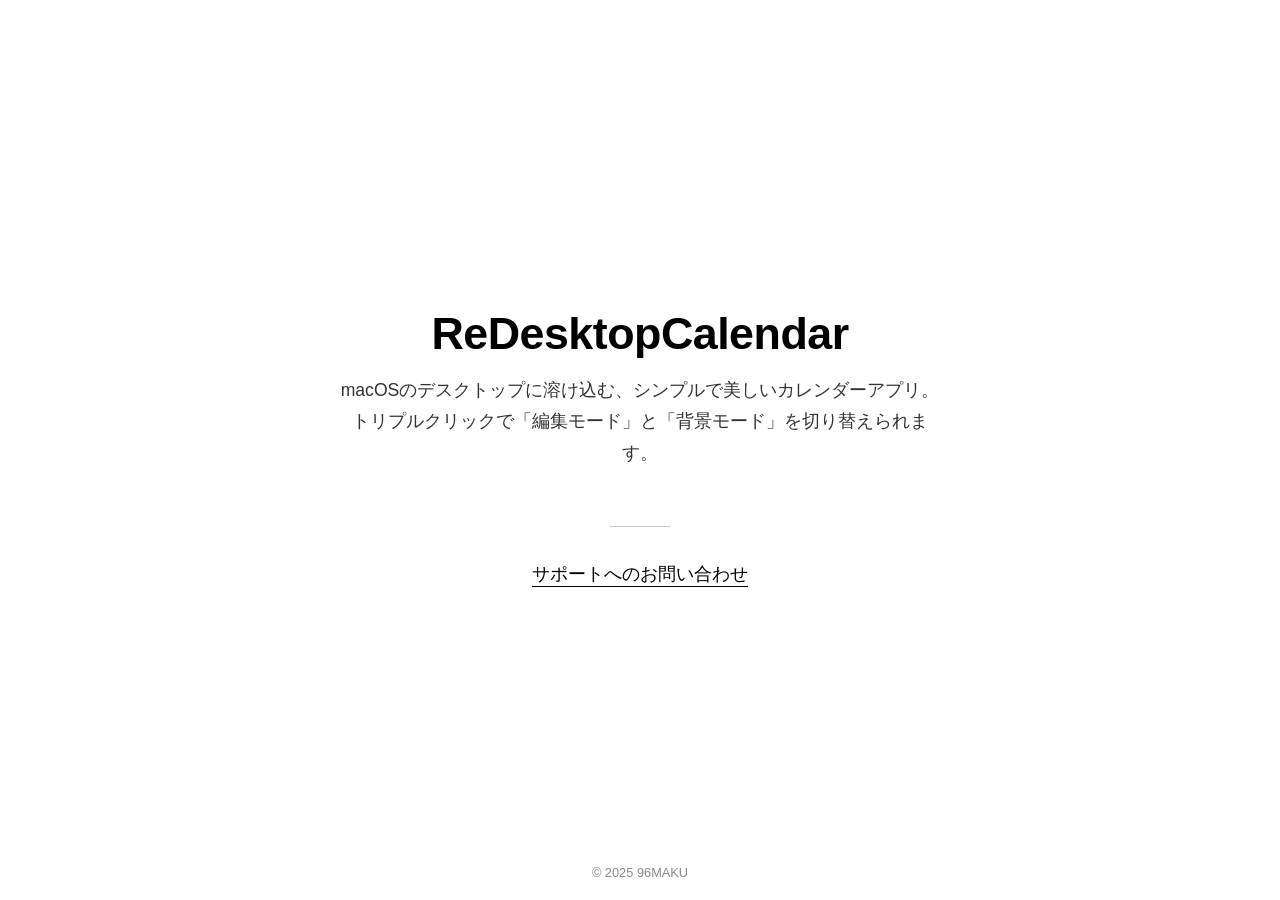
==== index.html @ d6d906e1 "Add files via upload" ====
<!DOCTYPE html>
<html lang="ja">
<head>
  <meta charset="UTF-8" />
  <meta name="viewport" content="width=device-width, initial-scale=1.0" />
  <title>ReDesktopCalendar | 96MAKU</title>
  <style>
    body {
      margin: 0;
      padding: 0;
      background-color: #fff;
      color: #000;
      font-family: -apple-system, BlinkMacSystemFont, "Helvetica Neue", "Segoe UI", Roboto, sans-serif;
      display: flex;
      flex-direction: column;
      align-items: center;
      justify-content: center;
      min-height: 100vh;
      text-align: center;
    }
    h1 {
      font-size: 2.8rem;
      font-weight: 700;
      letter-spacing: -0.5px;
      margin-bottom: 0.5rem;
    }
    p {
      font-size: 1.1rem;
      color: #333;
      line-height: 1.8;
      margin: 0.5rem 0 2rem;
      max-width: 600px;
    }
    hr {
      width: 60px;
      height: 1px;
      background: #ccc;
      border: none;
      margin: 1.5rem 0;
    }
    footer {
      font-size: 0.8rem;
      color: #888;
      position: fixed;
      bottom: 20px;
    }
    a {
      color: #000;
      text-decoration: none;
      border-bottom: 1px solid #000;
      padding-bottom: 2px;
      transition: opacity 0.2s ease;
    }
    a:hover {
      opacity: 0.6;
    }
  </style>
</head>
<body>
  <h1>ReDesktopCalendar</h1>
  <p>macOSのデスクトップに溶け込む、シンプルで美しいカレンダーアプリ。<br>
     トリプルクリックで「編集モード」と「背景モード」を切り替えられます。</p>

  <hr>

  <p><a href="mailto:support@96maku.com">サポートへのお問い合わせ</a></p>

  <footer>© 2025 96MAKU</footer>
</body>
</html>
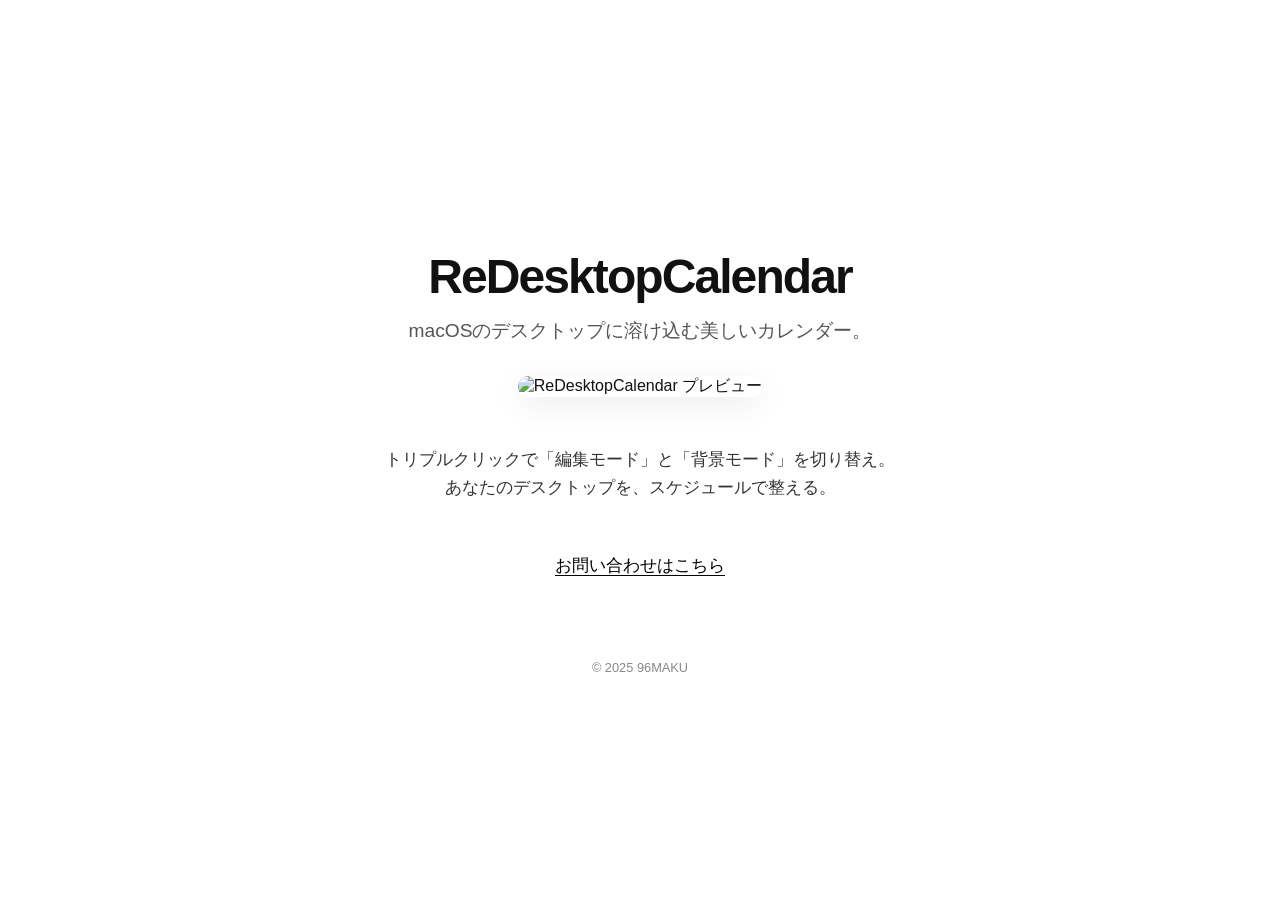
==== commit 06f3ea5c: "Update index.html" ====
--- a/index.html
+++ b/index.html
@@ -8,47 +8,51 @@
     body {
       margin: 0;
       padding: 0;
-      background-color: #fff;
-      color: #000;
-      font-family: -apple-system, BlinkMacSystemFont, "Helvetica Neue", "Segoe UI", Roboto, sans-serif;
+      background: #fff;
+      color: #111;
+      font-family: -apple-system, BlinkMacSystemFont, "Helvetica Neue", "SF Pro Display", sans-serif;
       display: flex;
       flex-direction: column;
       align-items: center;
       justify-content: center;
       min-height: 100vh;
       text-align: center;
+      overflow-x: hidden;
     }
     h1 {
-      font-size: 2.8rem;
+      font-size: 3rem;
       font-weight: 700;
-      letter-spacing: -0.5px;
-      margin-bottom: 0.5rem;
+      letter-spacing: -0.04em;
+      margin: 0.5em 0 0.3em;
+    }
+    h2 {
+      font-weight: 400;
+      color: #555;
+      margin: 0;
+      font-size: 1.2rem;
+    }
+    img {
+      margin: 2rem 0;
+      max-width: 80%;
+      border-radius: 16px;
+      box-shadow: 0 8px 30px rgba(0,0,0,0.08);
     }
     p {
-      font-size: 1.1rem;
       color: #333;
-      line-height: 1.8;
-      margin: 0.5rem 0 2rem;
+      line-height: 1.7;
       max-width: 600px;
-    }
-    hr {
-      width: 60px;
-      height: 1px;
-      background: #ccc;
-      border: none;
-      margin: 1.5rem 0;
+      font-size: 1.05rem;
+      margin-bottom: 2rem;
     }
     footer {
       font-size: 0.8rem;
       color: #888;
-      position: fixed;
-      bottom: 20px;
+      margin-top: 3rem;
     }
     a {
       color: #000;
       text-decoration: none;
       border-bottom: 1px solid #000;
-      padding-bottom: 2px;
       transition: opacity 0.2s ease;
     }
     a:hover {
@@ -58,12 +62,16 @@
 </head>
 <body>
   <h1>ReDesktopCalendar</h1>
-  <p>macOSのデスクトップに溶け込む、シンプルで美しいカレンダーアプリ。<br>
-     トリプルクリックで「編集モード」と「背景モード」を切り替えられます。</p>
+  <h2>macOSのデスクトップに溶け込む美しいカレンダー。</h2>
+  
+  <img src="screenshot.png" alt="ReDesktopCalendar プレビュー" />
 
-  <hr>
+  <p>
+    トリプルクリックで「編集モード」と「背景モード」を切り替え。<br>
+    あなたのデスクトップを、スケジュールで整える。
+  </p>
 
-  <p><a href="mailto:support@96maku.com">サポートへのお問い合わせ</a></p>
+  <p><a href="mailto:support@96maku.com">お問い合わせはこちら</a></p>
 
   <footer>© 2025 96MAKU</footer>
 </body>
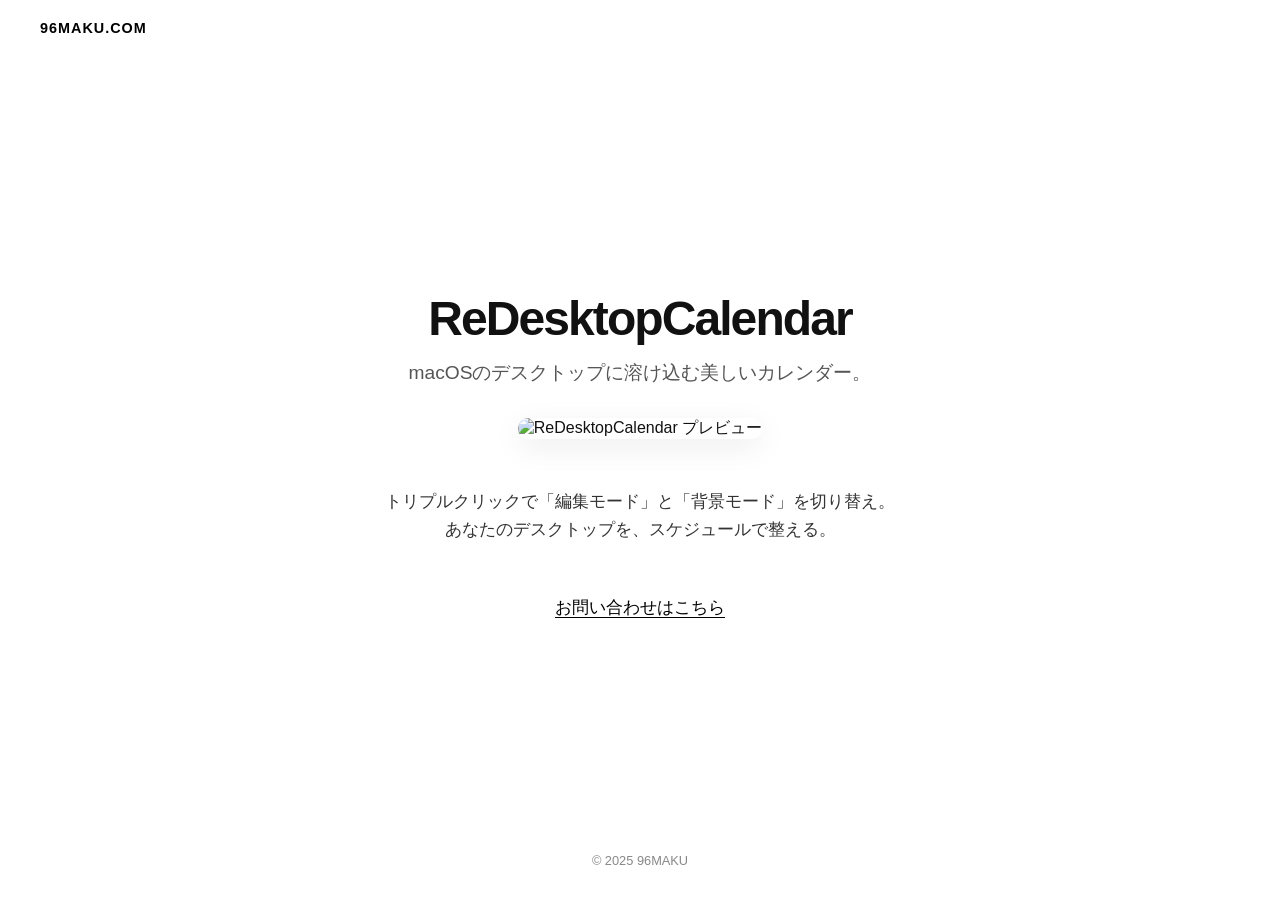
==== commit 05512827: "Update index.html" ====
--- a/index.html
+++ b/index.html
@@ -14,29 +14,60 @@
       display: flex;
       flex-direction: column;
       align-items: center;
-      justify-content: center;
       min-height: 100vh;
       text-align: center;
       overflow-x: hidden;
     }
+
+    /* 左上ロゴ */
+    header {
+      position: fixed;
+      top: 20px;
+      left: 40px;
+      font-size: 0.9rem;
+      font-weight: 600;
+      letter-spacing: 1px;
+    }
+    header a {
+      text-decoration: none;
+      color: #000;
+      border-bottom: 1px solid transparent;
+      transition: all 0.2s ease;
+    }
+    header a:hover {
+      opacity: 0.6;
+    }
+
+    main {
+      margin-top: 100px;
+      display: flex;
+      flex-direction: column;
+      align-items: center;
+      justify-content: center;
+      flex: 1;
+    }
+
     h1 {
       font-size: 3rem;
       font-weight: 700;
       letter-spacing: -0.04em;
       margin: 0.5em 0 0.3em;
     }
+
     h2 {
       font-weight: 400;
       color: #555;
       margin: 0;
       font-size: 1.2rem;
     }
+
     img {
       margin: 2rem 0;
       max-width: 80%;
       border-radius: 16px;
       box-shadow: 0 8px 30px rgba(0,0,0,0.08);
     }
+
     p {
       color: #333;
       line-height: 1.7;
@@ -44,34 +75,43 @@
       font-size: 1.05rem;
       margin-bottom: 2rem;
     }
+
     footer {
       font-size: 0.8rem;
       color: #888;
-      margin-top: 3rem;
+      margin: 2rem 0;
     }
+
     a {
       color: #000;
       text-decoration: none;
       border-bottom: 1px solid #000;
       transition: opacity 0.2s ease;
     }
+
     a:hover {
       opacity: 0.6;
     }
   </style>
 </head>
 <body>
-  <h1>ReDesktopCalendar</h1>
-  <h2>macOSのデスクトップに溶け込む美しいカレンダー。</h2>
+  <header>
+    <a href="https://www.96maku.com">96MAKU.COM</a>
+  </header>
+
+  <main>
+    <h1>ReDesktopCalendar</h1>
+    <h2>macOSのデスクトップに溶け込む美しいカレンダー。</h2>
   
-  <img src="screenshot.png" alt="ReDesktopCalendar プレビュー" />
+    <img src="screenshot.png" alt="ReDesktopCalendar プレビュー" />
 
-  <p>
-    トリプルクリックで「編集モード」と「背景モード」を切り替え。<br>
-    あなたのデスクトップを、スケジュールで整える。
-  </p>
+    <p>
+      トリプルクリックで「編集モード」と「背景モード」を切り替え。<br>
+      あなたのデスクトップを、スケジュールで整える。
+    </p>
 
-  <p><a href="mailto:support@96maku.com">お問い合わせはこちら</a></p>
+    <p><a href="mailto:support@96maku.com">お問い合わせはこちら</a></p>
+  </main>
 
   <footer>© 2025 96MAKU</footer>
 </body>
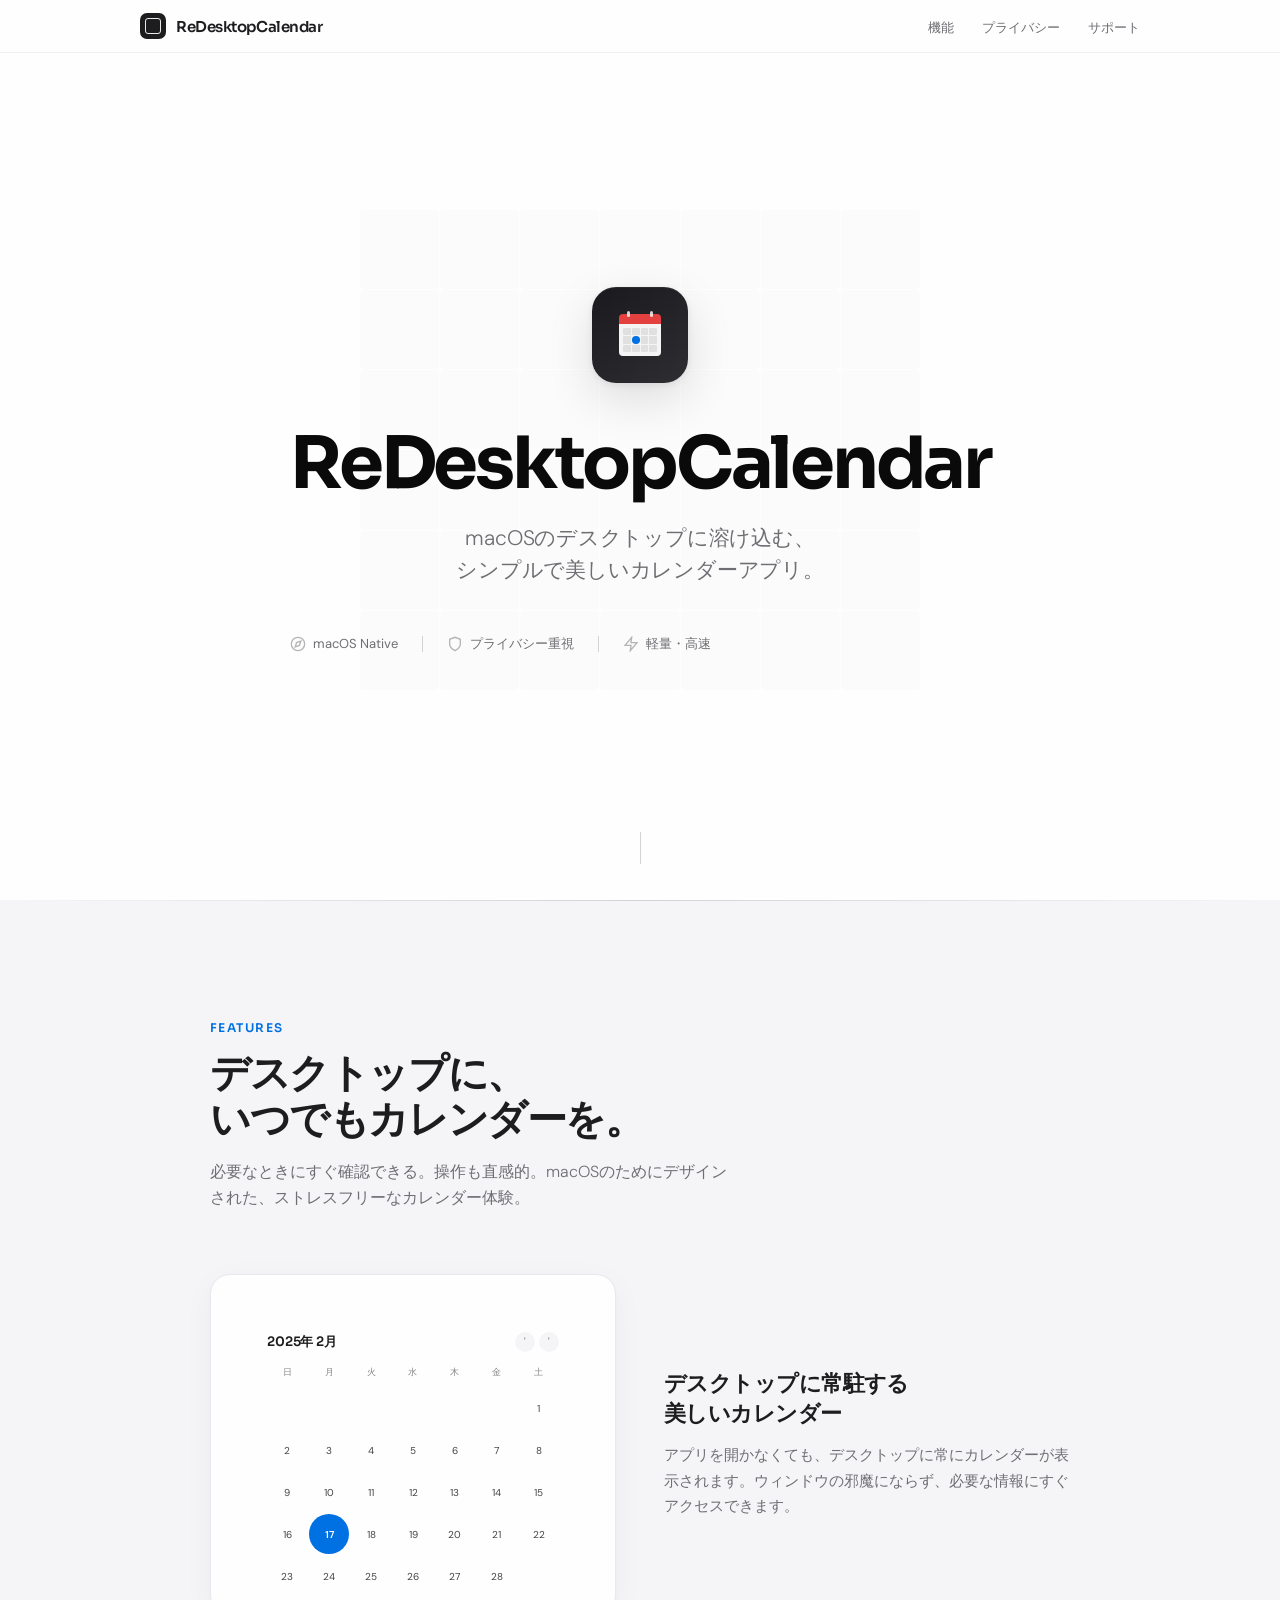
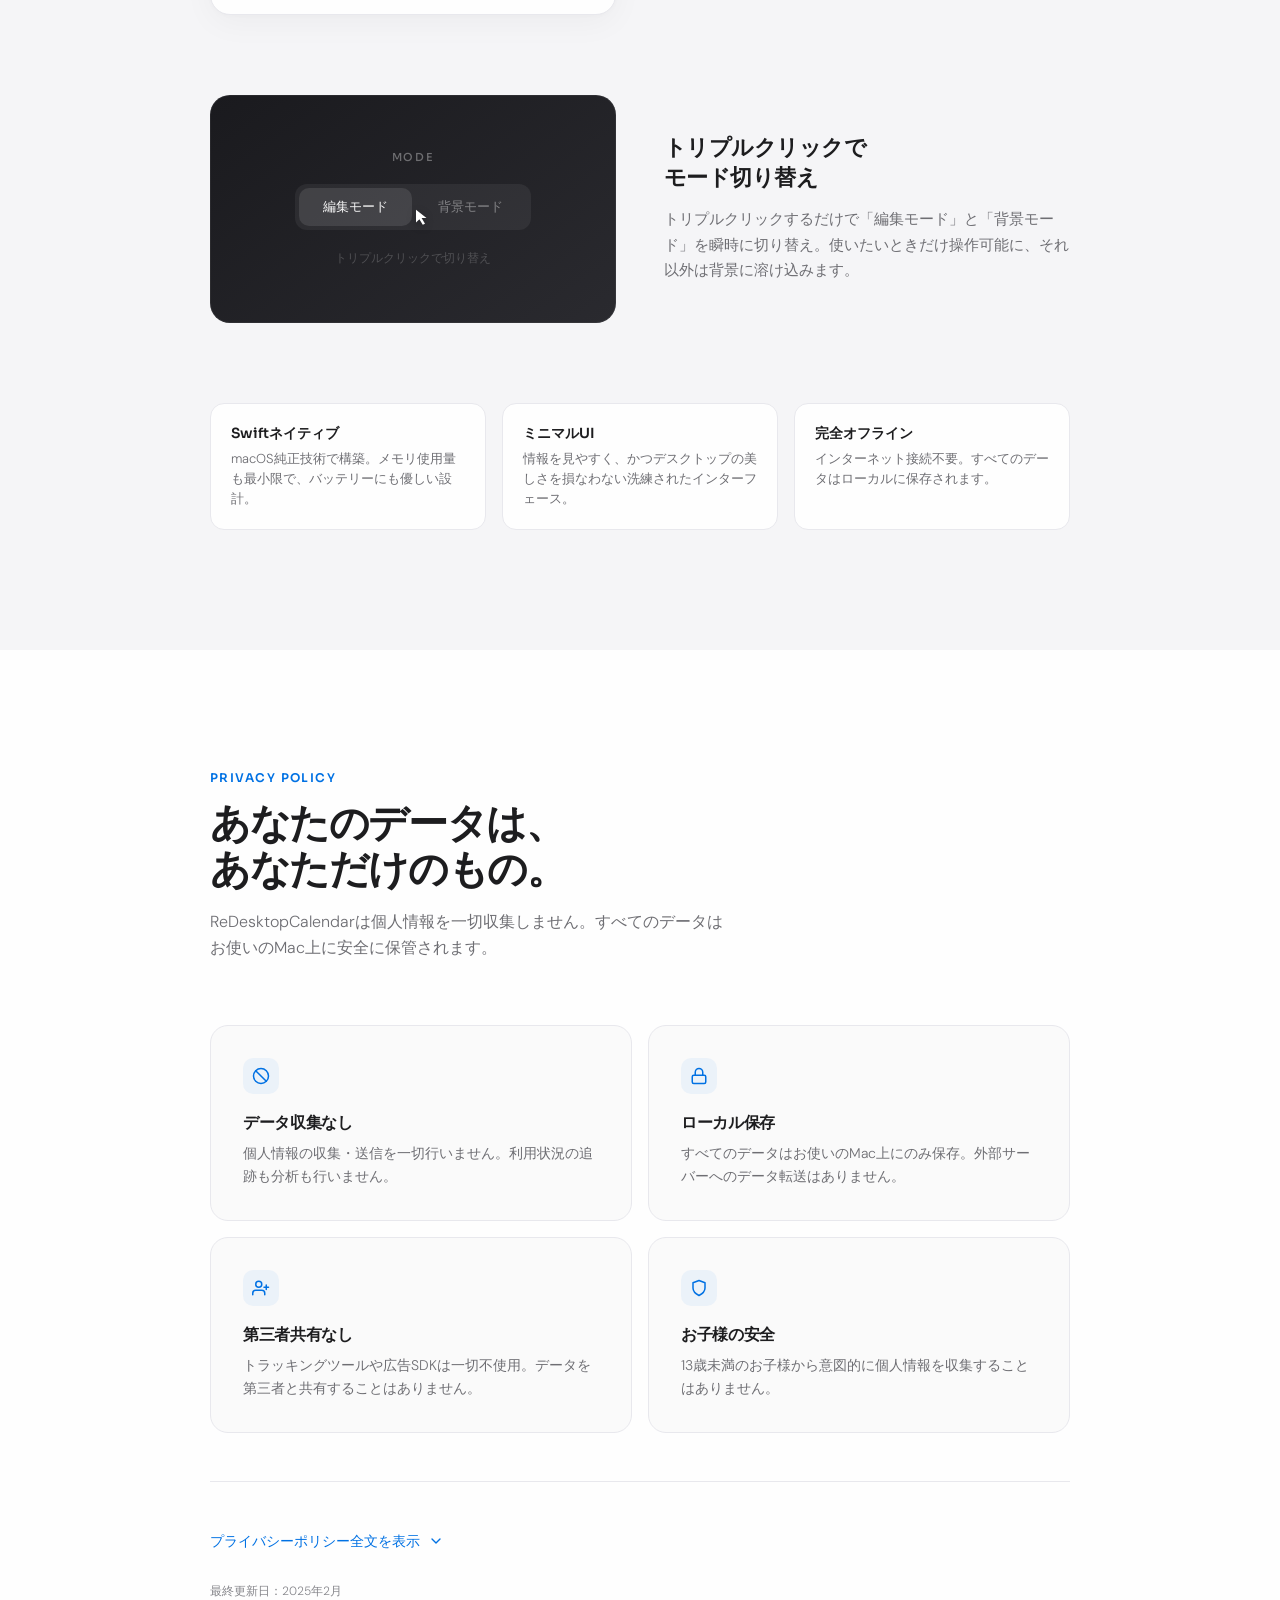
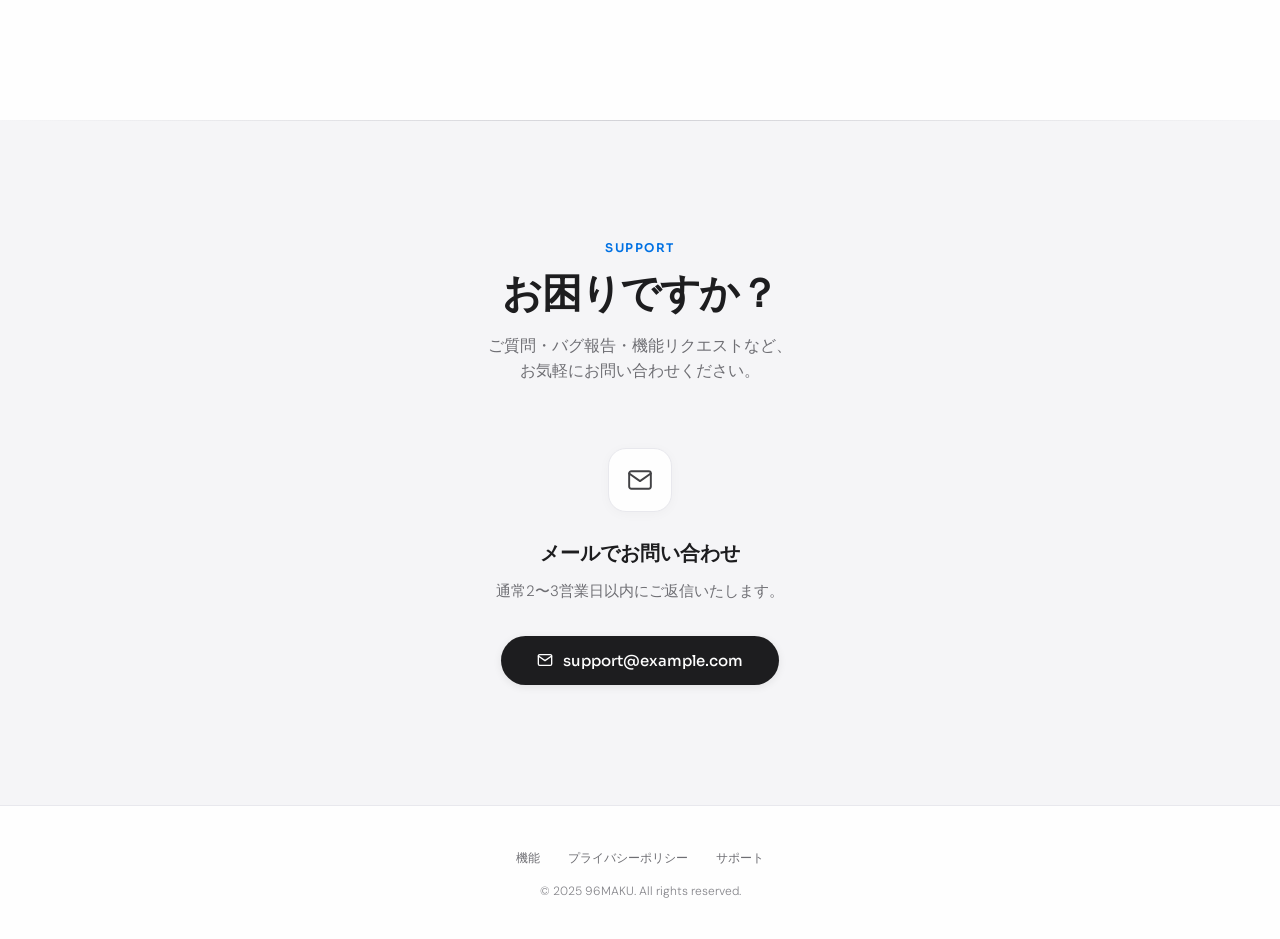
==== commit 57f881e2: "Update print statement from 'Hello' to 'Goodbye'" ====
--- a/index.html
+++ b/index.html
@@ -1,118 +1,1052 @@
 <!DOCTYPE html>
 <html lang="ja">
 <head>
-  <meta charset="UTF-8" />
-  <meta name="viewport" content="width=device-width, initial-scale=1.0" />
-  <title>ReDesktopCalendar | 96MAKU</title>
-  <style>
-    body {
-      margin: 0;
-      padding: 0;
-      background: #fff;
-      color: #111;
-      font-family: -apple-system, BlinkMacSystemFont, "Helvetica Neue", "SF Pro Display", sans-serif;
-      display: flex;
-      flex-direction: column;
-      align-items: center;
-      min-height: 100vh;
-      text-align: center;
-      overflow-x: hidden;
-    }
-
-    /* 左上ロゴ */
-    header {
-      position: fixed;
-      top: 20px;
-      left: 40px;
-      font-size: 0.9rem;
-      font-weight: 600;
-      letter-spacing: 1px;
-    }
-    header a {
-      text-decoration: none;
-      color: #000;
-      border-bottom: 1px solid transparent;
-      transition: all 0.2s ease;
-    }
-    header a:hover {
-      opacity: 0.6;
-    }
-
-    main {
-      margin-top: 100px;
-      display: flex;
-      flex-direction: column;
-      align-items: center;
-      justify-content: center;
-      flex: 1;
-    }
-
-    h1 {
-      font-size: 3rem;
-      font-weight: 700;
-      letter-spacing: -0.04em;
-      margin: 0.5em 0 0.3em;
-    }
-
-    h2 {
-      font-weight: 400;
-      color: #555;
-      margin: 0;
-      font-size: 1.2rem;
-    }
-
-    img {
-      margin: 2rem 0;
-      max-width: 80%;
-      border-radius: 16px;
-      box-shadow: 0 8px 30px rgba(0,0,0,0.08);
-    }
-
-    p {
-      color: #333;
-      line-height: 1.7;
-      max-width: 600px;
-      font-size: 1.05rem;
-      margin-bottom: 2rem;
-    }
-
-    footer {
-      font-size: 0.8rem;
-      color: #888;
-      margin: 2rem 0;
-    }
-
-    a {
-      color: #000;
-      text-decoration: none;
-      border-bottom: 1px solid #000;
-      transition: opacity 0.2s ease;
-    }
-
-    a:hover {
-      opacity: 0.6;
-    }
-  </style>
+    <meta charset="UTF-8">
+    <meta name="viewport" content="width=device-width, initial-scale=1.0">
+    <title>ReDesktopCalendar | 96MAKU</title>
+    <link rel="preconnect" href="https://fonts.googleapis.com">
+    <link rel="preconnect" href="https://fonts.gstatic.com" crossorigin>
+    <link href="https://fonts.googleapis.com/css2?family=DM+Sans:ital,opsz,wght@0,9..40,300;0,9..40,400;0,9..40,500;0,9..40,600;0,9..40,700;1,9..40,300&family=Sora:wght@300;400;500;600;700&display=swap" rel="stylesheet">
+    <style>
+        :root {
+            --white: #fefefe;
+            --off-white: #f5f5f7;
+            --gray-50: #fafafa;
+            --gray-100: #e8e8ed;
+            --gray-200: #d2d2d7;
+            --gray-400: #86868b;
+            --gray-600: #6e6e73;
+            --gray-800: #424245;
+            --near-black: #1d1d1f;
+            --black: #0a0a0a;
+            --accent: #0071e3;
+            --accent-soft: rgba(0, 113, 227, 0.06);
+            --font-display: 'Sora', -apple-system, sans-serif;
+            --font-body: 'DM Sans', -apple-system, sans-serif;
+        }
+
+        * { margin: 0; padding: 0; box-sizing: border-box; }
+
+        html {
+            scroll-behavior: smooth;
+            scroll-padding-top: 60px;
+        }
+
+        body {
+            font-family: var(--font-body);
+            background: var(--white);
+            color: var(--near-black);
+            -webkit-font-smoothing: antialiased;
+            -moz-osx-font-smoothing: grayscale;
+            overflow-x: hidden;
+        }
+
+        /* ═══ NAVIGATION ═══ */
+        nav {
+            position: fixed;
+            top: 0;
+            width: 100%;
+            z-index: 1000;
+            background: rgba(254, 254, 254, 0.8);
+            backdrop-filter: saturate(180%) blur(20px);
+            -webkit-backdrop-filter: saturate(180%) blur(20px);
+            border-bottom: 0.5px solid rgba(0, 0, 0, 0.06);
+        }
+
+        .nav-inner {
+            max-width: 1080px;
+            margin: 0 auto;
+            padding: 0 40px;
+            height: 52px;
+            display: flex;
+            align-items: center;
+            justify-content: space-between;
+        }
+
+        .nav-brand {
+            font-family: var(--font-display);
+            font-weight: 600;
+            font-size: 15px;
+            letter-spacing: -0.03em;
+            color: var(--near-black);
+            display: flex;
+            align-items: center;
+            gap: 10px;
+        }
+
+        .nav-brand-icon {
+            width: 26px;
+            height: 26px;
+            background: var(--near-black);
+            border-radius: 7px;
+            display: grid;
+            place-items: center;
+        }
+
+        .nav-brand-icon::after {
+            content: '';
+            width: 14px;
+            height: 14px;
+            border: 1.5px solid rgba(255,255,255,0.9);
+            border-radius: 3px;
+        }
+
+        .nav-links { display: flex; gap: 28px; list-style: none; }
+
+        .nav-links a {
+            font-size: 13px;
+            font-weight: 400;
+            color: var(--gray-600);
+            text-decoration: none;
+            transition: color 0.25s;
+        }
+
+        .nav-links a:hover { color: var(--near-black); }
+
+        /* ═══ HERO ═══ */
+        .hero {
+            min-height: 100vh;
+            display: flex;
+            flex-direction: column;
+            align-items: center;
+            justify-content: center;
+            text-align: center;
+            padding: 120px 40px 80px;
+            position: relative;
+            overflow: hidden;
+        }
+
+        .hero-grid {
+            position: absolute;
+            top: 50%;
+            left: 50%;
+            transform: translate(-50%, -50%);
+            width: 560px;
+            height: 480px;
+            display: grid;
+            grid-template-columns: repeat(7, 1fr);
+            grid-template-rows: repeat(6, 1fr);
+            gap: 1px;
+            opacity: 0;
+            animation: gridReveal 2s ease 0.6s forwards;
+        }
+
+        .grid-cell {
+            border-radius: 4px;
+            background: var(--off-white);
+            opacity: 0;
+            animation: cellFade 0.4s ease forwards;
+        }
+
+        @keyframes cellFade { to { opacity: 1; } }
+        @keyframes gridReveal { to { opacity: 0.35; } }
+
+        .hero-content { position: relative; z-index: 2; }
+
+        .hero-app-icon {
+            width: 96px;
+            height: 96px;
+            margin: 0 auto 44px;
+            opacity: 0;
+            animation: iconIn 1s cubic-bezier(0.16, 1, 0.3, 1) 0.2s forwards;
+        }
+
+        .hero-app-icon-inner {
+            width: 100%;
+            height: 100%;
+            background: linear-gradient(145deg, #1a1a1e 0%, #2d2d32 100%);
+            border-radius: 24px;
+            display: grid;
+            place-items: center;
+            box-shadow: 0 2px 8px rgba(0,0,0,0.08), 0 16px 48px rgba(0,0,0,0.12), inset 0 1px 0 rgba(255,255,255,0.06);
+        }
+
+        .icon-calendar { width: 42px; height: 42px; }
+
+        .icon-calendar-header {
+            height: 10px;
+            background: #e34040;
+            border-radius: 4px 4px 0 0;
+            display: flex;
+            align-items: flex-start;
+            justify-content: space-between;
+            padding: 0 8px;
+        }
+
+        .icon-calendar-pin {
+            width: 3px; height: 6px;
+            background: rgba(255,255,255,0.8);
+            border-radius: 1.5px;
+            margin-top: -3px;
+        }
+
+        .icon-calendar-body {
+            height: 32px;
+            background: rgba(255,255,255,0.95);
+            border-radius: 0 0 4px 4px;
+            display: grid;
+            grid-template-columns: repeat(4, 1fr);
+            grid-template-rows: repeat(3, 1fr);
+            gap: 1px;
+            padding: 4px;
+        }
+
+        .icon-calendar-dot { border-radius: 1px; background: rgba(0,0,0,0.08); }
+        .icon-calendar-dot.today { background: #0071e3; border-radius: 50%; }
+
+        @keyframes iconIn {
+            from { opacity: 0; transform: translateY(16px) scale(0.94); }
+            to { opacity: 1; transform: translateY(0) scale(1); }
+        }
+
+        .hero h1 {
+            font-family: var(--font-display);
+            font-size: clamp(44px, 7vw, 72px);
+            font-weight: 700;
+            letter-spacing: -0.045em;
+            line-height: 1.04;
+            color: var(--black);
+            margin-bottom: 20px;
+            opacity: 0;
+            animation: textUp 0.9s cubic-bezier(0.16, 1, 0.3, 1) 0.4s forwards;
+        }
+
+        .hero .tagline {
+            font-size: clamp(17px, 2.2vw, 21px);
+            font-weight: 300;
+            color: var(--gray-600);
+            letter-spacing: -0.01em;
+            line-height: 1.55;
+            max-width: 480px;
+            margin: 0 auto 48px;
+            opacity: 0;
+            animation: textUp 0.9s cubic-bezier(0.16, 1, 0.3, 1) 0.55s forwards;
+        }
+
+        @keyframes textUp {
+            from { opacity: 0; transform: translateY(20px); }
+            to { opacity: 1; transform: translateY(0); }
+        }
+
+        .hero-meta {
+            display: flex;
+            align-items: center;
+            gap: 24px;
+            opacity: 0;
+            animation: textUp 0.9s cubic-bezier(0.16, 1, 0.3, 1) 0.7s forwards;
+        }
+
+        .meta-chip {
+            display: flex;
+            align-items: center;
+            gap: 7px;
+            font-size: 13px;
+            color: var(--gray-600);
+        }
+
+        .meta-chip svg { width: 16px; height: 16px; opacity: 0.5; }
+        .meta-divider { width: 1px; height: 16px; background: var(--gray-200); }
+
+        .scroll-hint {
+            position: absolute;
+            bottom: 36px;
+            left: 50%;
+            transform: translateX(-50%);
+            opacity: 0;
+            animation: textUp 0.9s cubic-bezier(0.16, 1, 0.3, 1) 1.2s forwards;
+        }
+
+        .scroll-line {
+            width: 1px; height: 32px;
+            position: relative;
+            overflow: hidden;
+            background: var(--gray-200);
+        }
+
+        .scroll-line::after {
+            content: '';
+            position: absolute;
+            top: -100%;
+            width: 100%;
+            height: 100%;
+            background: var(--gray-800);
+            animation: scrollPulse 2s ease infinite;
+        }
+
+        @keyframes scrollPulse {
+            0% { top: -100%; }
+            50% { top: 100%; }
+            100% { top: 100%; }
+        }
+
+        /* ═══ FEATURE SECTION ═══ */
+        .section-feature {
+            padding: 120px 40px;
+            background: var(--off-white);
+            position: relative;
+        }
+
+        .section-feature::before {
+            content: '';
+            position: absolute;
+            top: 0; left: 0; right: 0;
+            height: 1px;
+            background: linear-gradient(90deg, transparent, var(--gray-200), transparent);
+        }
+
+        .section-wrap { max-width: 860px; margin: 0 auto; }
+
+        .section-eyebrow {
+            font-family: var(--font-display);
+            font-size: 12px;
+            font-weight: 600;
+            text-transform: uppercase;
+            letter-spacing: 0.12em;
+            color: var(--accent);
+            margin-bottom: 16px;
+        }
+
+        .section-heading {
+            font-family: var(--font-display);
+            font-size: clamp(28px, 4vw, 40px);
+            font-weight: 700;
+            letter-spacing: -0.035em;
+            line-height: 1.15;
+            margin-bottom: 16px;
+        }
+
+        .section-sub {
+            font-size: 16px;
+            font-weight: 300;
+            color: var(--gray-600);
+            line-height: 1.6;
+            max-width: 520px;
+            margin-bottom: 64px;
+        }
+
+        .feature-highlight {
+            display: grid;
+            grid-template-columns: 1fr 1fr;
+            gap: 48px;
+            align-items: center;
+            margin-bottom: 80px;
+        }
+
+        .feature-visual {
+            aspect-ratio: 4 / 3;
+            background: var(--white);
+            border-radius: 20px;
+            border: 1px solid var(--gray-100);
+            box-shadow: 0 1px 4px rgba(0,0,0,0.02), 0 8px 32px rgba(0,0,0,0.04);
+            display: grid;
+            place-items: center;
+        }
+
+        .mock-calendar {
+            width: 80%; height: 76%;
+            padding: 16px;
+            display: flex;
+            flex-direction: column;
+        }
+
+        .mock-cal-header {
+            display: flex;
+            justify-content: space-between;
+            align-items: center;
+            margin-bottom: 12px;
+        }
+
+        .mock-cal-month {
+            font-family: var(--font-display);
+            font-size: 13px;
+            font-weight: 600;
+            letter-spacing: -0.02em;
+        }
+
+        .mock-cal-arrows { display: flex; gap: 4px; }
+
+        .mock-cal-arrows span {
+            width: 20px; height: 20px;
+            border-radius: 50%;
+            background: var(--off-white);
+            display: grid;
+            place-items: center;
+            font-size: 10px;
+            color: var(--gray-600);
+        }
+
+        .mock-cal-days {
+            display: grid;
+            grid-template-columns: repeat(7, 1fr);
+            gap: 2px;
+            margin-bottom: 8px;
+        }
+
+        .mock-cal-days span {
+            font-size: 9px;
+            text-align: center;
+            color: var(--gray-400);
+            font-weight: 500;
+            padding: 2px 0;
+        }
+
+        .mock-cal-grid {
+            display: grid;
+            grid-template-columns: repeat(7, 1fr);
+            gap: 2px;
+            flex: 1;
+        }
+
+        .mock-day {
+            aspect-ratio: 1;
+            border-radius: 50%;
+            display: grid;
+            place-items: center;
+            font-size: 10px;
+            color: var(--gray-800);
+        }
+
+        .mock-day.muted { color: var(--gray-200); }
+        .mock-day.today { background: var(--accent); color: white; font-weight: 600; }
+
+        .feature-text h3 {
+            font-family: var(--font-display);
+            font-size: 22px;
+            font-weight: 600;
+            letter-spacing: -0.025em;
+            margin-bottom: 14px;
+        }
+
+        .feature-text p {
+            font-size: 15px;
+            font-weight: 300;
+            color: var(--gray-600);
+            line-height: 1.7;
+        }
+
+        .feature-mini-grid {
+            display: grid;
+            grid-template-columns: 1fr 1fr 1fr;
+            gap: 16px;
+        }
+
+        .feature-mini {
+            padding: 20px;
+            background: var(--white);
+            border-radius: 14px;
+            border: 1px solid var(--gray-100);
+        }
+
+        .feature-mini h4 {
+            font-family: var(--font-display);
+            font-size: 14px;
+            font-weight: 600;
+            margin-bottom: 6px;
+        }
+
+        .feature-mini p {
+            font-size: 13px;
+            font-weight: 300;
+            color: var(--gray-600);
+            line-height: 1.55;
+        }
+
+        /* Triple-click demo */
+        .demo-interaction {
+            aspect-ratio: 16 / 9;
+            background: linear-gradient(145deg, #1a1a1e, #2a2a2f);
+            border-radius: 20px;
+            display: flex;
+            flex-direction: column;
+            align-items: center;
+            justify-content: center;
+            gap: 20px;
+            position: relative;
+            overflow: hidden;
+        }
+
+        .demo-interaction::after {
+            content: '';
+            position: absolute;
+            inset: 0;
+            border-radius: 20px;
+            border: 1px solid rgba(255,255,255,0.06);
+            pointer-events: none;
+        }
+
+        .demo-mode-label {
+            font-family: var(--font-display);
+            font-size: 11px;
+            font-weight: 500;
+            text-transform: uppercase;
+            letter-spacing: 0.15em;
+            color: rgba(255,255,255,0.35);
+        }
+
+        .demo-mode-switch {
+            display: flex;
+            background: rgba(255,255,255,0.06);
+            border-radius: 12px;
+            padding: 4px;
+            gap: 2px;
+        }
+
+        .demo-mode-btn {
+            padding: 10px 24px;
+            border-radius: 10px;
+            font-family: var(--font-display);
+            font-size: 13px;
+            font-weight: 500;
+            color: rgba(255,255,255,0.4);
+            transition: all 0.4s ease;
+        }
+
+        .demo-mode-btn.active {
+            background: rgba(255,255,255,0.1);
+            color: rgba(255,255,255,0.95);
+        }
+
+        .demo-hint {
+            font-size: 12px;
+            color: rgba(255,255,255,0.2);
+            font-weight: 300;
+        }
+
+        .demo-cursor {
+            width: 18px; height: 18px;
+            position: absolute;
+            bottom: 42%; left: 50%;
+            animation: cursorTriple 3s ease-in-out infinite;
+        }
+
+        .demo-cursor svg { width: 100%; height: 100%; filter: drop-shadow(0 2px 4px rgba(0,0,0,0.3)); }
+
+        @keyframes cursorTriple {
+            0%, 100% { transform: translate(-50%, 0); opacity: 0.7; }
+            15% { transform: translate(-50%, -2px); opacity: 1; }
+            18% { transform: translate(-50%, 0); opacity: 0.7; }
+            25% { transform: translate(-50%, -2px); opacity: 1; }
+            28% { transform: translate(-50%, 0); opacity: 0.7; }
+            35% { transform: translate(-50%, -2px); opacity: 1; }
+            38% { transform: translate(-50%, 0); opacity: 0.7; }
+        }
+
+        /* ═══ PRIVACY ═══ */
+        .section-privacy { padding: 120px 40px; background: var(--white); }
+
+        .privacy-grid {
+            display: grid;
+            grid-template-columns: 1fr 1fr;
+            gap: 16px;
+            margin-top: 56px;
+        }
+
+        .privacy-card {
+            padding: 32px;
+            border-radius: 18px;
+            background: var(--gray-50);
+            border: 1px solid var(--gray-100);
+            transition: transform 0.35s cubic-bezier(0.16, 1, 0.3, 1), box-shadow 0.35s ease;
+        }
+
+        .privacy-card:hover {
+            transform: translateY(-2px);
+            box-shadow: 0 8px 32px rgba(0,0,0,0.04);
+        }
+
+        .privacy-icon {
+            width: 36px; height: 36px;
+            border-radius: 10px;
+            background: var(--accent-soft);
+            display: grid;
+            place-items: center;
+            margin-bottom: 18px;
+        }
+
+        .privacy-icon svg { width: 18px; height: 18px; color: var(--accent); }
+
+        .privacy-card h3 {
+            font-family: var(--font-display);
+            font-size: 16px;
+            font-weight: 600;
+            letter-spacing: -0.02em;
+            margin-bottom: 8px;
+        }
+
+        .privacy-card p {
+            font-size: 14px;
+            font-weight: 300;
+            color: var(--gray-600);
+            line-height: 1.65;
+        }
+
+        .privacy-note {
+            margin-top: 32px;
+            font-size: 12px;
+            color: var(--gray-400);
+            font-weight: 300;
+        }
+
+        .privacy-full {
+            margin-top: 48px;
+            border-top: 1px solid var(--gray-100);
+            padding-top: 48px;
+        }
+
+        .privacy-full-toggle {
+            display: inline-flex;
+            align-items: center;
+            gap: 8px;
+            font-family: var(--font-display);
+            font-size: 14px;
+            font-weight: 500;
+            color: var(--accent);
+            cursor: pointer;
+            background: none;
+            border: none;
+            padding: 0;
+            transition: opacity 0.2s;
+        }
+
+        .privacy-full-toggle:hover { opacity: 0.7; }
+        .privacy-full-toggle svg { width: 16px; height: 16px; transition: transform 0.3s ease; }
+        .privacy-full-toggle.open svg { transform: rotate(180deg); }
+
+        .privacy-full-body {
+            max-height: 0;
+            overflow: hidden;
+            transition: max-height 0.5s cubic-bezier(0.16, 1, 0.3, 1);
+        }
+
+        .privacy-full-body.open { max-height: 2000px; }
+
+        .privacy-full-content { padding-top: 28px; }
+
+        .privacy-full-content h4 {
+            font-family: var(--font-display);
+            font-size: 15px;
+            font-weight: 600;
+            margin: 28px 0 10px;
+        }
+
+        .privacy-full-content h4:first-child { margin-top: 0; }
+
+        .privacy-full-content p {
+            font-size: 14px;
+            font-weight: 300;
+            color: var(--gray-600);
+            line-height: 1.7;
+        }
+
+        /* ═══ SUPPORT ═══ */
+        .section-support {
+            padding: 120px 40px;
+            background: var(--off-white);
+            position: relative;
+        }
+
+        .section-support::before {
+            content: '';
+            position: absolute;
+            top: 0; left: 0; right: 0;
+            height: 1px;
+            background: linear-gradient(90deg, transparent, var(--gray-200), transparent);
+        }
+
+        .support-box {
+            max-width: 520px;
+            margin: 56px auto 0;
+            text-align: center;
+        }
+
+        .support-icon-wrap {
+            width: 64px; height: 64px;
+            margin: 0 auto 28px;
+            border-radius: 18px;
+            background: var(--white);
+            border: 1px solid var(--gray-100);
+            display: grid;
+            place-items: center;
+            box-shadow: 0 2px 12px rgba(0,0,0,0.03);
+        }
+
+        .support-icon-wrap svg { width: 26px; height: 26px; color: var(--gray-800); }
+
+        .support-box h3 {
+            font-family: var(--font-display);
+            font-size: 20px;
+            font-weight: 600;
+            margin-bottom: 12px;
+        }
+
+        .support-box > p {
+            font-size: 15px;
+            font-weight: 300;
+            color: var(--gray-600);
+            line-height: 1.65;
+            margin-bottom: 32px;
+        }
+
+        .support-email-btn {
+            display: inline-flex;
+            align-items: center;
+            gap: 10px;
+            padding: 15px 36px;
+            background: var(--near-black);
+            color: var(--white);
+            text-decoration: none;
+            border-radius: 100px;
+            font-family: var(--font-display);
+            font-size: 15px;
+            font-weight: 500;
+            transition: all 0.3s cubic-bezier(0.16, 1, 0.3, 1);
+            box-shadow: 0 2px 8px rgba(0,0,0,0.08);
+        }
+
+        .support-email-btn:hover {
+            background: var(--black);
+            transform: translateY(-1px);
+            box-shadow: 0 4px 16px rgba(0,0,0,0.12);
+        }
+
+        .support-email-btn svg { width: 16px; height: 16px; }
+
+        /* ═══ FOOTER ═══ */
+        footer {
+            padding: 40px;
+            text-align: center;
+            background: var(--white);
+            border-top: 1px solid var(--gray-100);
+        }
+
+        .footer-links {
+            display: flex;
+            justify-content: center;
+            gap: 28px;
+            list-style: none;
+            margin-bottom: 16px;
+        }
+
+        .footer-links a {
+            font-size: 12px;
+            color: var(--gray-600);
+            text-decoration: none;
+            transition: color 0.25s;
+        }
+
+        .footer-links a:hover { color: var(--near-black); }
+        .footer-copy { font-size: 12px; color: var(--gray-400); font-weight: 300; }
+
+        /* ═══ SCROLL ANIMATIONS ═══ */
+        .reveal {
+            opacity: 0;
+            transform: translateY(24px);
+            transition: opacity 0.7s cubic-bezier(0.16, 1, 0.3, 1),
+                        transform 0.7s cubic-bezier(0.16, 1, 0.3, 1);
+        }
+
+        .reveal.visible { opacity: 1; transform: translateY(0); }
+        .reveal-delay-1 { transition-delay: 0.08s; }
+        .reveal-delay-2 { transition-delay: 0.16s; }
+        .reveal-delay-3 { transition-delay: 0.24s; }
+        .reveal-delay-4 { transition-delay: 0.32s; }
+
+        /* ═══ RESPONSIVE ═══ */
+        @media (max-width: 768px) {
+            .nav-inner { padding: 0 20px; }
+            .hero { padding: 120px 24px 80px; }
+            .hero-grid { width: 360px; height: 320px; }
+            .hero-meta { flex-direction: column; gap: 12px; }
+            .meta-divider { display: none; }
+            .section-feature, .section-privacy, .section-support { padding: 80px 24px; }
+            .feature-highlight { grid-template-columns: 1fr; gap: 32px; }
+            .feature-highlight[style*="rtl"] { direction: ltr !important; }
+            .feature-highlight[style*="rtl"] .feature-text { direction: ltr !important; }
+            .feature-highlight[style*="rtl"] .demo-interaction { direction: ltr !important; }
+            .privacy-grid { grid-template-columns: 1fr; }
+            .feature-mini-grid { grid-template-columns: 1fr; }
+            footer { padding: 32px 24px; }
+        }
+
+        @media (max-width: 480px) {
+            .nav-links { gap: 16px; }
+            .nav-links a { font-size: 12px; }
+        }
+    </style>
 </head>
 <body>
-  <header>
-    <a href="https://www.96maku.com">96MAKU.COM</a>
-  </header>
-
-  <main>
-    <h1>ReDesktopCalendar</h1>
-    <h2>macOSのデスクトップに溶け込む美しいカレンダー。</h2>
-  
-    <img src="screenshot.png" alt="ReDesktopCalendar プレビュー" />
-
-    <p>
-      トリプルクリックで「編集モード」と「背景モード」を切り替え。<br>
-      あなたのデスクトップを、スケジュールで整える。
-    </p>
-
-    <p><a href="mailto:support@96maku.com">お問い合わせはこちら</a></p>
-  </main>
-
-  <footer>© 2025 96MAKU</footer>
+
+<!-- Navigation -->
+<nav>
+    <div class="nav-inner">
+        <div class="nav-brand">
+            <div class="nav-brand-icon"></div>
+            ReDesktopCalendar
+        </div>
+        <ul class="nav-links">
+            <li><a href="#features">機能</a></li>
+            <li><a href="#privacy">プライバシー</a></li>
+            <li><a href="#support">サポート</a></li>
+        </ul>
+    </div>
+</nav>
+
+<!-- Hero -->
+<section class="hero">
+    <div class="hero-grid" id="heroGrid"></div>
+    <div class="hero-content">
+        <div class="hero-app-icon">
+            <div class="hero-app-icon-inner">
+                <div class="icon-calendar">
+                    <div class="icon-calendar-header">
+                        <div class="icon-calendar-pin"></div>
+                        <div class="icon-calendar-pin"></div>
+                    </div>
+                    <div class="icon-calendar-body">
+                        <div class="icon-calendar-dot"></div>
+                        <div class="icon-calendar-dot"></div>
+                        <div class="icon-calendar-dot"></div>
+                        <div class="icon-calendar-dot"></div>
+                        <div class="icon-calendar-dot"></div>
+                        <div class="icon-calendar-dot today"></div>
+                        <div class="icon-calendar-dot"></div>
+                        <div class="icon-calendar-dot"></div>
+                        <div class="icon-calendar-dot"></div>
+                        <div class="icon-calendar-dot"></div>
+                        <div class="icon-calendar-dot"></div>
+                        <div class="icon-calendar-dot"></div>
+                    </div>
+                </div>
+            </div>
+        </div>
+        <h1>ReDesktopCalendar</h1>
+        <p class="tagline">macOSのデスクトップに溶け込む、<br>シンプルで美しいカレンダーアプリ。</p>
+        <div class="hero-meta">
+            <div class="meta-chip">
+                <svg viewBox="0 0 24 24" fill="none" stroke="currentColor" stroke-width="2"><path d="M12 2C6.477 2 2 6.477 2 12s4.477 10 10 10 10-4.477 10-10S17.523 2 12 2z"/><path d="M16.24 7.76l-2.12 6.36-6.36 2.12 2.12-6.36 6.36-2.12z"/></svg>
+                macOS Native
+            </div>
+            <div class="meta-divider"></div>
+            <div class="meta-chip">
+                <svg viewBox="0 0 24 24" fill="none" stroke="currentColor" stroke-width="2"><path d="M12 22s8-4 8-10V5l-8-3-8 3v7c0 6 8 10 8 10z"/></svg>
+                プライバシー重視
+            </div>
+            <div class="meta-divider"></div>
+            <div class="meta-chip">
+                <svg viewBox="0 0 24 24" fill="none" stroke="currentColor" stroke-width="2"><polygon points="13 2 3 14 12 14 11 22 21 10 12 10 13 2"/></svg>
+                軽量・高速
+            </div>
+        </div>
+    </div>
+    <div class="scroll-hint"><div class="scroll-line"></div></div>
+</section>
+
+<!-- Features -->
+<section class="section-feature" id="features">
+    <div class="section-wrap">
+        <p class="section-eyebrow reveal">Features</p>
+        <h2 class="section-heading reveal">デスクトップに、<br>いつでもカレンダーを。</h2>
+        <p class="section-sub reveal">必要なときにすぐ確認できる。操作も直感的。macOSのためにデザインされた、ストレスフリーなカレンダー体験。</p>
+
+        <div class="feature-highlight reveal">
+            <div class="feature-visual">
+                <div class="mock-calendar">
+                    <div class="mock-cal-header">
+                        <span class="mock-cal-month">2025年 2月</span>
+                        <div class="mock-cal-arrows"><span>'</span><span>'</span></div>
+                    </div>
+                    <div class="mock-cal-days">
+                        <span>日</span><span>月</span><span>火</span><span>水</span><span>木</span><span>金</span><span>土</span>
+                    </div>
+                    <div class="mock-cal-grid">
+                        <div class="mock-day muted"></div><div class="mock-day muted"></div><div class="mock-day muted"></div><div class="mock-day muted"></div><div class="mock-day muted"></div><div class="mock-day muted"></div>
+                        <div class="mock-day">1</div><div class="mock-day">2</div><div class="mock-day">3</div><div class="mock-day">4</div><div class="mock-day">5</div><div class="mock-day">6</div><div class="mock-day">7</div><div class="mock-day">8</div><div class="mock-day">9</div><div class="mock-day">10</div><div class="mock-day">11</div><div class="mock-day">12</div><div class="mock-day">13</div><div class="mock-day">14</div><div class="mock-day">15</div><div class="mock-day">16</div><div class="mock-day today">17</div><div class="mock-day">18</div><div class="mock-day">19</div><div class="mock-day">20</div><div class="mock-day">21</div><div class="mock-day">22</div><div class="mock-day">23</div><div class="mock-day">24</div><div class="mock-day">25</div><div class="mock-day">26</div><div class="mock-day">27</div><div class="mock-day">28</div>
+                        <div class="mock-day muted"></div><div class="mock-day muted"></div><div class="mock-day muted"></div><div class="mock-day muted"></div><div class="mock-day muted"></div><div class="mock-day muted"></div><div class="mock-day muted"></div><div class="mock-day muted"></div>
+                    </div>
+                </div>
+            </div>
+            <div class="feature-text">
+                <h3>デスクトップに常駐する<br>美しいカレンダー</h3>
+                <p>アプリを開かなくても、デスクトップに常にカレンダーが表示されます。ウィンドウの邪魔にならず、必要な情報にすぐアクセスできます。</p>
+            </div>
+        </div>
+
+        <div class="feature-highlight reveal" style="direction: rtl;">
+            <div class="feature-text" style="direction: ltr;">
+                <h3>トリプルクリックで<br>モード切り替え</h3>
+                <p>トリプルクリックするだけで「編集モード」と「背景モード」を瞬時に切り替え。使いたいときだけ操作可能に、それ以外は背景に溶け込みます。</p>
+            </div>
+            <div class="demo-interaction" style="direction: ltr;">
+                <div class="demo-mode-label">Mode</div>
+                <div class="demo-mode-switch">
+                    <div class="demo-mode-btn active" id="btnEdit">編集モード</div>
+                    <div class="demo-mode-btn" id="btnBg">背景モード</div>
+                </div>
+                <div class="demo-hint">トリプルクリックで切り替え</div>
+                <div class="demo-cursor">
+                    <svg viewBox="0 0 24 24" fill="white"><path d="M4 1L4 18L8.5 13.5L13 21L16 19.5L11.5 12L18 12Z"/></svg>
+                </div>
+            </div>
+        </div>
+
+        <div class="feature-mini-grid">
+            <div class="feature-mini reveal reveal-delay-1">
+                <h4>Swiftネイティブ</h4>
+                <p>macOS純正技術で構築。メモリ使用量も最小限で、バッテリーにも優しい設計。</p>
+            </div>
+            <div class="feature-mini reveal reveal-delay-2">
+                <h4>ミニマルUI</h4>
+                <p>情報を見やすく、かつデスクトップの美しさを損なわない洗練されたインターフェース。</p>
+            </div>
+            <div class="feature-mini reveal reveal-delay-3">
+                <h4>完全オフライン</h4>
+                <p>インターネット接続不要。すべてのデータはローカルに保存されます。</p>
+            </div>
+        </div>
+    </div>
+</section>
+
+<!-- Privacy -->
+<section class="section-privacy" id="privacy">
+    <div class="section-wrap">
+        <p class="section-eyebrow reveal">Privacy Policy</p>
+        <h2 class="section-heading reveal">あなたのデータは、<br>あなただけのもの。</h2>
+        <p class="section-sub reveal">ReDesktopCalendarは個人情報を一切収集しません。すべてのデータはお使いのMac上に安全に保管されます。</p>
+
+        <div class="privacy-grid">
+            <div class="privacy-card reveal reveal-delay-1">
+                <div class="privacy-icon">
+                    <svg viewBox="0 0 24 24" fill="none" stroke="currentColor" stroke-width="2" stroke-linecap="round" stroke-linejoin="round"><circle cx="12" cy="12" r="10"/><line x1="4.93" y1="4.93" x2="19.07" y2="19.07"/></svg>
+                </div>
+                <h3>データ収集なし</h3>
+                <p>個人情報の収集・送信を一切行いません。利用状況の追跡も分析も行いません。</p>
+            </div>
+            <div class="privacy-card reveal reveal-delay-2">
+                <div class="privacy-icon">
+                    <svg viewBox="0 0 24 24" fill="none" stroke="currentColor" stroke-width="2" stroke-linecap="round" stroke-linejoin="round"><rect x="3" y="11" width="18" height="11" rx="2" ry="2"/><path d="M7 11V7a5 5 0 0 1 10 0v4"/></svg>
+                </div>
+                <h3>ローカル保存</h3>
+                <p>すべてのデータはお使いのMac上にのみ保存。外部サーバーへのデータ転送はありません。</p>
+            </div>
+            <div class="privacy-card reveal reveal-delay-3">
+                <div class="privacy-icon">
+                    <svg viewBox="0 0 24 24" fill="none" stroke="currentColor" stroke-width="2" stroke-linecap="round" stroke-linejoin="round"><path d="M17 21v-2a4 4 0 0 0-4-4H5a4 4 0 0 0-4 4v2"/><circle cx="9" cy="7" r="4"/><line x1="19" y1="8" x2="19" y2="14"/><line x1="22" y1="11" x2="16" y2="11"/></svg>
+                </div>
+                <h3>第三者共有なし</h3>
+                <p>トラッキングツールや広告SDKは一切不使用。データを第三者と共有することはありません。</p>
+            </div>
+            <div class="privacy-card reveal reveal-delay-4">
+                <div class="privacy-icon">
+                    <svg viewBox="0 0 24 24" fill="none" stroke="currentColor" stroke-width="2" stroke-linecap="round" stroke-linejoin="round"><path d="M12 22s8-4 8-10V5l-8-3-8 3v7c0 6 8 10 8 10z"/></svg>
+                </div>
+                <h3>お子様の安全</h3>
+                <p>13歳未満のお子様から意図的に個人情報を収集することはありません。</p>
+            </div>
+        </div>
+
+        <div class="privacy-full reveal">
+            <button class="privacy-full-toggle" id="policyToggle" onclick="togglePolicy()">
+                プライバシーポリシー全文を表示
+                <svg viewBox="0 0 24 24" fill="none" stroke="currentColor" stroke-width="2" stroke-linecap="round" stroke-linejoin="round"><polyline points="6 9 12 15 18 9"/></svg>
+            </button>
+            <div class="privacy-full-body" id="policyBody">
+                <div class="privacy-full-content">
+                    <h4>1. はじめに</h4>
+                    <p>ReDesktopCalendar（以下「本アプリ」）は、96MAKUが開発・提供するmacOS向けデスクトップカレンダーアプリケーションです。本プライバシーポリシーは、本アプリにおける情報の取り扱いについて説明します。</p>
+                    <h4>2. 情報の収集について</h4>
+                    <p>本アプリは、個人情報を含むいかなるユーザーデータも収集、送信、保存（ローカルを除く）しません。カレンダーデータを含むすべての情報は、ユーザーのデバイス上にローカル保存されます。</p>
+                    <h4>3. 情報の利用について</h4>
+                    <p>本アプリはユーザーデータを外部に送信しないため、データの二次利用は一切ありません。</p>
+                    <h4>4. 第三者への提供について</h4>
+                    <p>本アプリは第三者のトラッキングツール、分析ツール、広告SDKを一切使用していません。ユーザーデータを第三者に提供・共有することはありません。</p>
+                    <h4>5. お子様のプライバシーについて</h4>
+                    <p>本アプリは13歳未満のお子様から意図的に個人情報を収集することはありません。</p>
+                    <h4>6. 本ポリシーの変更について</h4>
+                    <p>本プライバシーポリシーは、必要に応じて更新される場合があります。重要な変更がある場合は、アプリのアップデートを通じてお知らせいたします。</p>
+                    <h4>7. お問い合わせ</h4>
+                    <p>本ポリシーに関するご質問がある場合は、以下のサポートセクションに記載の連絡先までお問い合わせください。</p>
+                </div>
+            </div>
+        </div>
+
+        <p class="privacy-note reveal">最終更新日：2025年2月</p>
+    </div>
+</section>
+
+<!-- Support -->
+<section class="section-support" id="support">
+    <div class="section-wrap" style="text-align: center;">
+        <p class="section-eyebrow reveal">Support</p>
+        <h2 class="section-heading reveal">お困りですか？</h2>
+        <p class="section-sub reveal" style="margin-left: auto; margin-right: auto;">ご質問・バグ報告・機能リクエストなど、<br>お気軽にお問い合わせください。</p>
+        <div class="support-box reveal">
+            <div class="support-icon-wrap">
+                <svg viewBox="0 0 24 24" fill="none" stroke="currentColor" stroke-width="1.8" stroke-linecap="round" stroke-linejoin="round"><path d="M4 4h16c1.1 0 2 .9 2 2v12c0 1.1-.9 2-2 2H4c-1.1 0-2-.9-2-2V6c0-1.1.9-2 2-2z"/><polyline points="22,6 12,13 2,6"/></svg>
+            </div>
+            <h3>メールでお問い合わせ</h3>
+            <p>通常2〜3営業日以内にご返信いたします。</p>
+            <a href="mailto:support@example.com" class="support-email-btn">
+                <svg viewBox="0 0 24 24" fill="none" stroke="currentColor" stroke-width="2" stroke-linecap="round" stroke-linejoin="round"><path d="M4 4h16c1.1 0 2 .9 2 2v12c0 1.1-.9 2-2 2H4c-1.1 0-2-.9-2-2V6c0-1.1.9-2 2-2z"/><polyline points="22,6 12,13 2,6"/></svg>
+                support@example.com
+            </a>
+        </div>
+    </div>
+</section>
+
+<!-- Footer -->
+<footer>
+    <ul class="footer-links">
+        <li><a href="#features">機能</a></li>
+        <li><a href="#privacy">プライバシーポリシー</a></li>
+        <li><a href="#support">サポート</a></li>
+    </ul>
+    <p class="footer-copy">&copy; 2025 96MAKU. All rights reserved.</p>
+</footer>
+
+<script>
+    // Hero grid cells
+    const grid = document.getElementById('heroGrid');
+    for (let i = 0; i < 42; i++) {
+        const cell = document.createElement('div');
+        cell.className = 'grid-cell';
+        cell.style.animationDelay = `${0.8 + Math.random() * 1.2}s`;
+        grid.appendChild(cell);
+    }
+
+    // Demo mode switch
+    const btnEdit = document.getElementById('btnEdit');
+    const btnBg = document.getElementById('btnBg');
+    let isEdit = true;
+    setInterval(() => {
+        isEdit = !isEdit;
+        btnEdit.classList.toggle('active', isEdit);
+        btnBg.classList.toggle('active', !isEdit);
+    }, 3000);
+
+    // Privacy toggle
+    function togglePolicy() {
+        const toggle = document.getElementById('policyToggle');
+        const body = document.getElementById('policyBody');
+        const isOpen = body.classList.contains('open');
+        body.classList.toggle('open');
+        toggle.classList.toggle('open');
+        toggle.childNodes[0].textContent = isOpen
+            ? 'プライバシーポリシー全文を表示'
+            : 'プライバシーポリシー全文を閉じる';
+    }
+
+    // Scroll reveal
+    const revealObserver = new IntersectionObserver((entries) => {
+        entries.forEach(entry => {
+            if (entry.isIntersecting) {
+                entry.target.classList.add('visible');
+                revealObserver.unobserve(entry.target);
+            }
+        });
+    }, { threshold: 0.12, rootMargin: '0px 0px -40px 0px' });
+
+    document.querySelectorAll('.reveal').forEach(el => revealObserver.observe(el));
+</script>
+
 </body>
 </html>
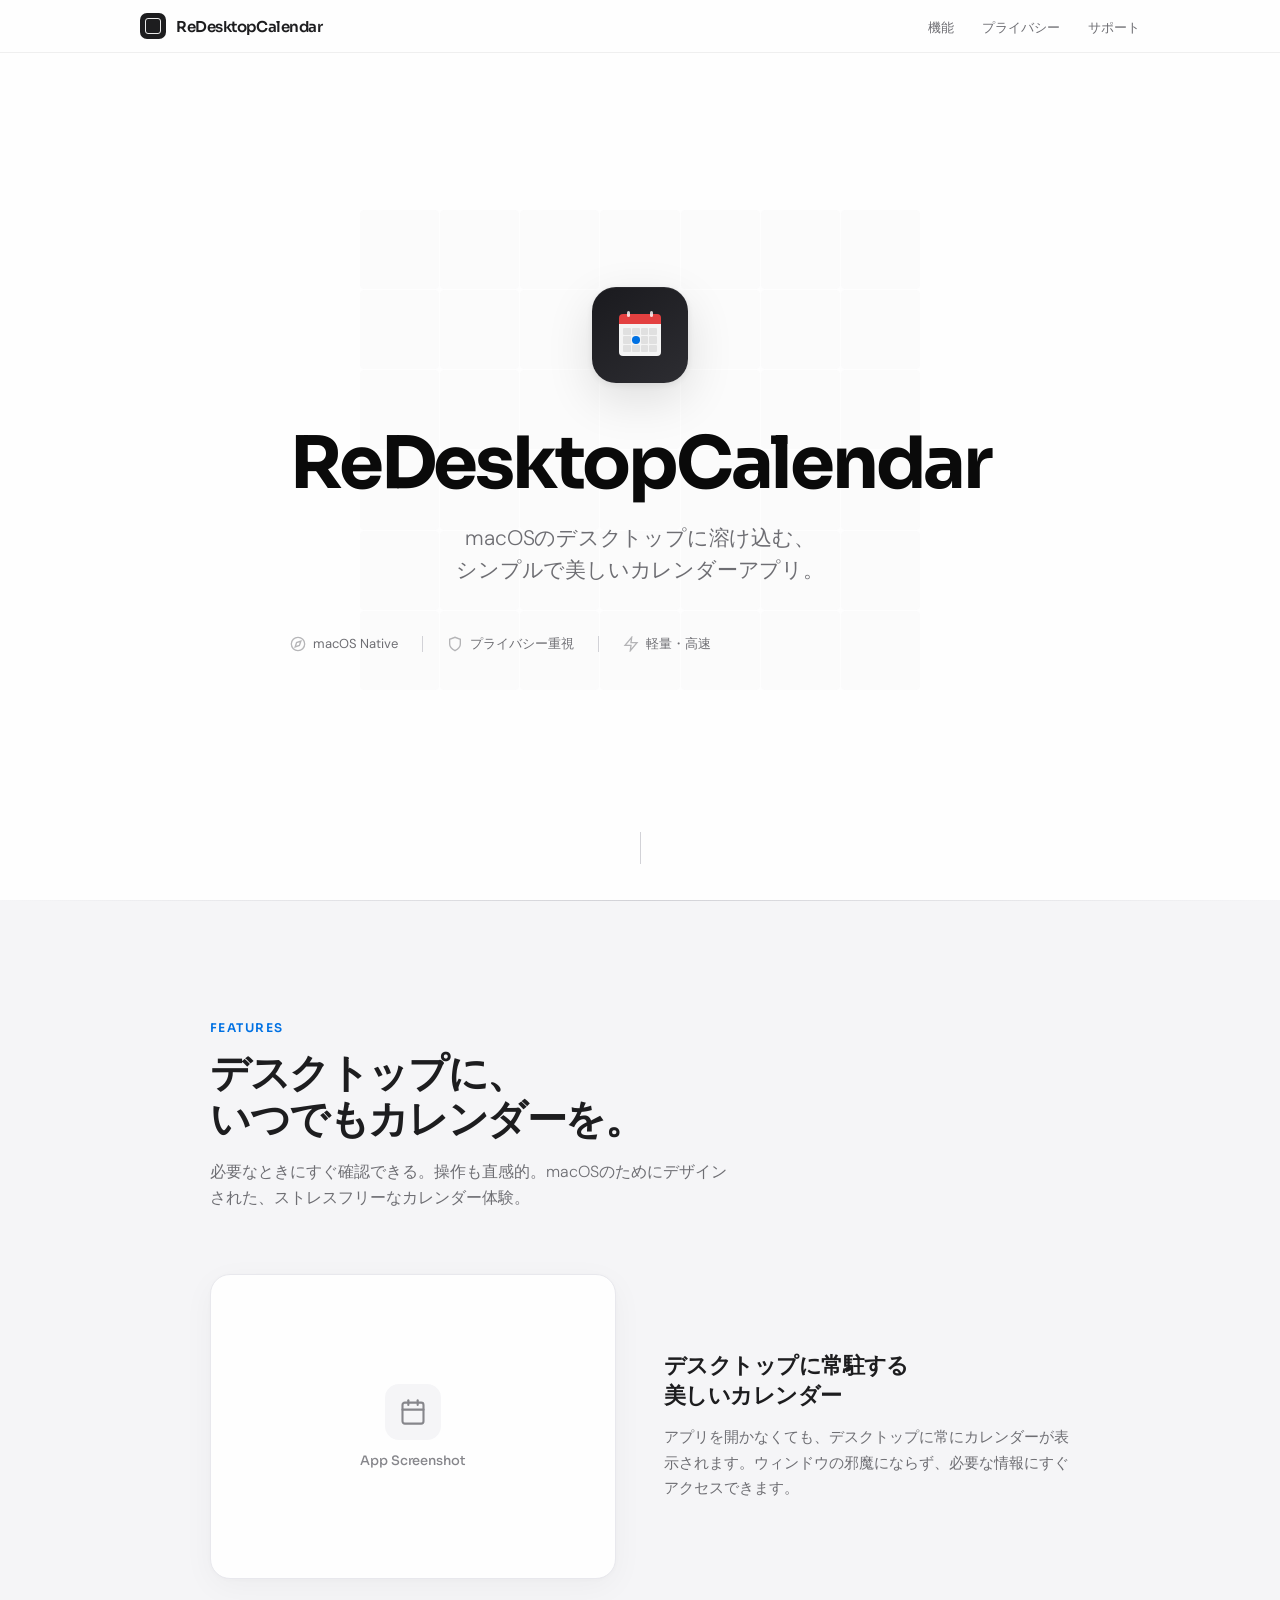
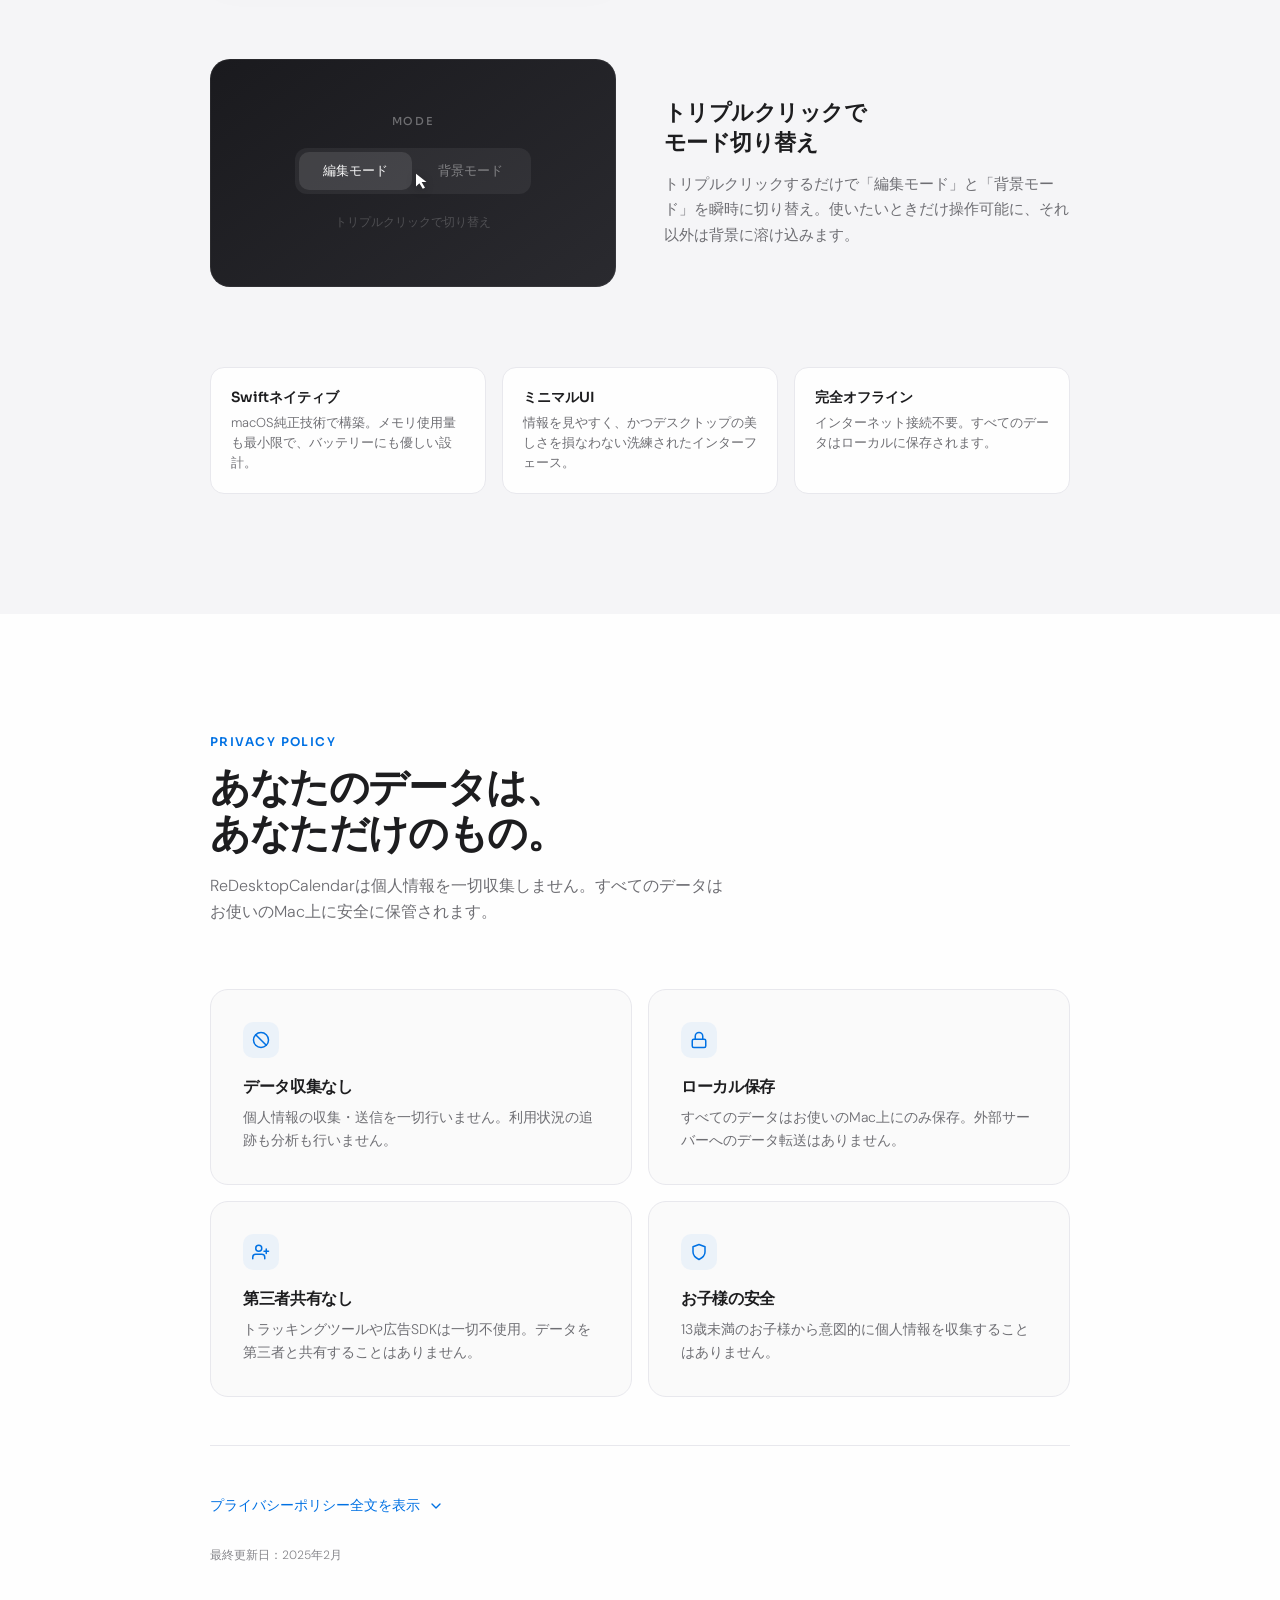
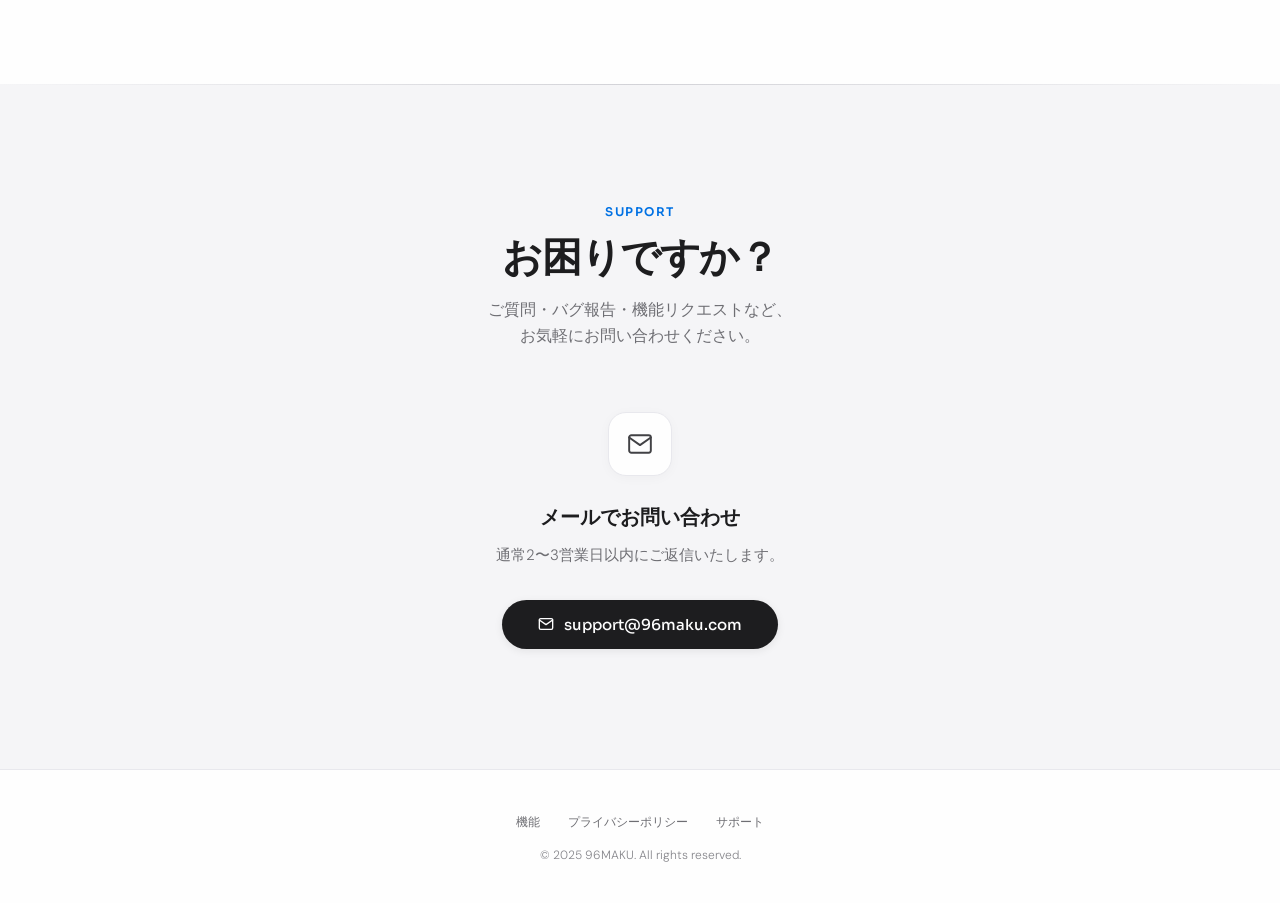
==== commit ef99b248: "Refactor calendar component and update email contact" ====
--- a/index.html
+++ b/index.html
@@ -340,74 +340,48 @@
             box-shadow: 0 1px 4px rgba(0,0,0,0.02), 0 8px 32px rgba(0,0,0,0.04);
             display: grid;
             place-items: center;
-        }
-
-        .mock-calendar {
-            width: 80%; height: 76%;
-            padding: 16px;
+            overflow: hidden;
+            position: relative;
+        }
+
+        .feature-visual img {
+            width: 100%;
+            height: 100%;
+            object-fit: cover;
+            border-radius: 20px;
+        }
+
+        .feature-visual .placeholder {
             display: flex;
             flex-direction: column;
-        }
-
-        .mock-cal-header {
-            display: flex;
-            justify-content: space-between;
             align-items: center;
-            margin-bottom: 12px;
-        }
-
-        .mock-cal-month {
-            font-family: var(--font-display);
-            font-size: 13px;
-            font-weight: 600;
-            letter-spacing: -0.02em;
-        }
-
-        .mock-cal-arrows { display: flex; gap: 4px; }
-
-        .mock-cal-arrows span {
-            width: 20px; height: 20px;
-            border-radius: 50%;
+            justify-content: center;
+            gap: 12px;
+            color: var(--gray-400);
+        }
+
+        .placeholder-icon {
+            width: 56px;
+            height: 56px;
+            border-radius: 14px;
             background: var(--off-white);
             display: grid;
             place-items: center;
-            font-size: 10px;
-            color: var(--gray-600);
-        }
-
-        .mock-cal-days {
-            display: grid;
-            grid-template-columns: repeat(7, 1fr);
-            gap: 2px;
-            margin-bottom: 8px;
-        }
-
-        .mock-cal-days span {
-            font-size: 9px;
-            text-align: center;
+        }
+
+        .placeholder-icon svg {
+            width: 28px;
+            height: 28px;
             color: var(--gray-400);
+        }
+
+        .placeholder-text {
+            font-family: var(--font-display);
+            font-size: 13px;
             font-weight: 500;
-            padding: 2px 0;
-        }
-
-        .mock-cal-grid {
-            display: grid;
-            grid-template-columns: repeat(7, 1fr);
-            gap: 2px;
-            flex: 1;
-        }
-
-        .mock-day {
-            aspect-ratio: 1;
-            border-radius: 50%;
-            display: grid;
-            place-items: center;
-            font-size: 10px;
-            color: var(--gray-800);
-        }
-
-        .mock-day.muted { color: var(--gray-200); }
-        .mock-day.today { background: var(--accent); color: white; font-weight: 600; }
+            color: var(--gray-400);
+            letter-spacing: -0.01em;
+        }
 
         .feature-text h3 {
             font-family: var(--font-display);
@@ -850,19 +824,14 @@
 
         <div class="feature-highlight reveal">
             <div class="feature-visual">
-                <div class="mock-calendar">
-                    <div class="mock-cal-header">
-                        <span class="mock-cal-month">2025年 2月</span>
-                        <div class="mock-cal-arrows"><span>'</span><span>'</span></div>
+                <!-- screenshot.png をここに差し替えてください -->
+                <img src="screenshot.png" alt="ReDesktopCalendar プレビュー"
+                     onerror="this.style.display='none'; this.nextElementSibling.style.display='flex';">
+                <div class="placeholder" style="display:none;">
+                    <div class="placeholder-icon">
+                        <svg viewBox="0 0 24 24" fill="none" stroke="currentColor" stroke-width="1.8" stroke-linecap="round" stroke-linejoin="round"><rect x="3" y="4" width="18" height="18" rx="2" ry="2"/><line x1="16" y1="2" x2="16" y2="6"/><line x1="8" y1="2" x2="8" y2="6"/><line x1="3" y1="10" x2="21" y2="10"/></svg>
                     </div>
-                    <div class="mock-cal-days">
-                        <span>日</span><span>月</span><span>火</span><span>水</span><span>木</span><span>金</span><span>土</span>
-                    </div>
-                    <div class="mock-cal-grid">
-                        <div class="mock-day muted"></div><div class="mock-day muted"></div><div class="mock-day muted"></div><div class="mock-day muted"></div><div class="mock-day muted"></div><div class="mock-day muted"></div>
-                        <div class="mock-day">1</div><div class="mock-day">2</div><div class="mock-day">3</div><div class="mock-day">4</div><div class="mock-day">5</div><div class="mock-day">6</div><div class="mock-day">7</div><div class="mock-day">8</div><div class="mock-day">9</div><div class="mock-day">10</div><div class="mock-day">11</div><div class="mock-day">12</div><div class="mock-day">13</div><div class="mock-day">14</div><div class="mock-day">15</div><div class="mock-day">16</div><div class="mock-day today">17</div><div class="mock-day">18</div><div class="mock-day">19</div><div class="mock-day">20</div><div class="mock-day">21</div><div class="mock-day">22</div><div class="mock-day">23</div><div class="mock-day">24</div><div class="mock-day">25</div><div class="mock-day">26</div><div class="mock-day">27</div><div class="mock-day">28</div>
-                        <div class="mock-day muted"></div><div class="mock-day muted"></div><div class="mock-day muted"></div><div class="mock-day muted"></div><div class="mock-day muted"></div><div class="mock-day muted"></div><div class="mock-day muted"></div><div class="mock-day muted"></div>
-                    </div>
+                    <span class="placeholder-text">App Screenshot</span>
                 </div>
             </div>
             <div class="feature-text">
@@ -985,9 +954,9 @@
             </div>
             <h3>メールでお問い合わせ</h3>
             <p>通常2〜3営業日以内にご返信いたします。</p>
-            <a href="mailto:support@example.com" class="support-email-btn">
+            <a href="mailto:support@96maku.com" class="support-email-btn">
                 <svg viewBox="0 0 24 24" fill="none" stroke="currentColor" stroke-width="2" stroke-linecap="round" stroke-linejoin="round"><path d="M4 4h16c1.1 0 2 .9 2 2v12c0 1.1-.9 2-2 2H4c-1.1 0-2-.9-2-2V6c0-1.1.9-2 2-2z"/><polyline points="22,6 12,13 2,6"/></svg>
-                support@example.com
+                support@96maku.com
             </a>
         </div>
     </div>
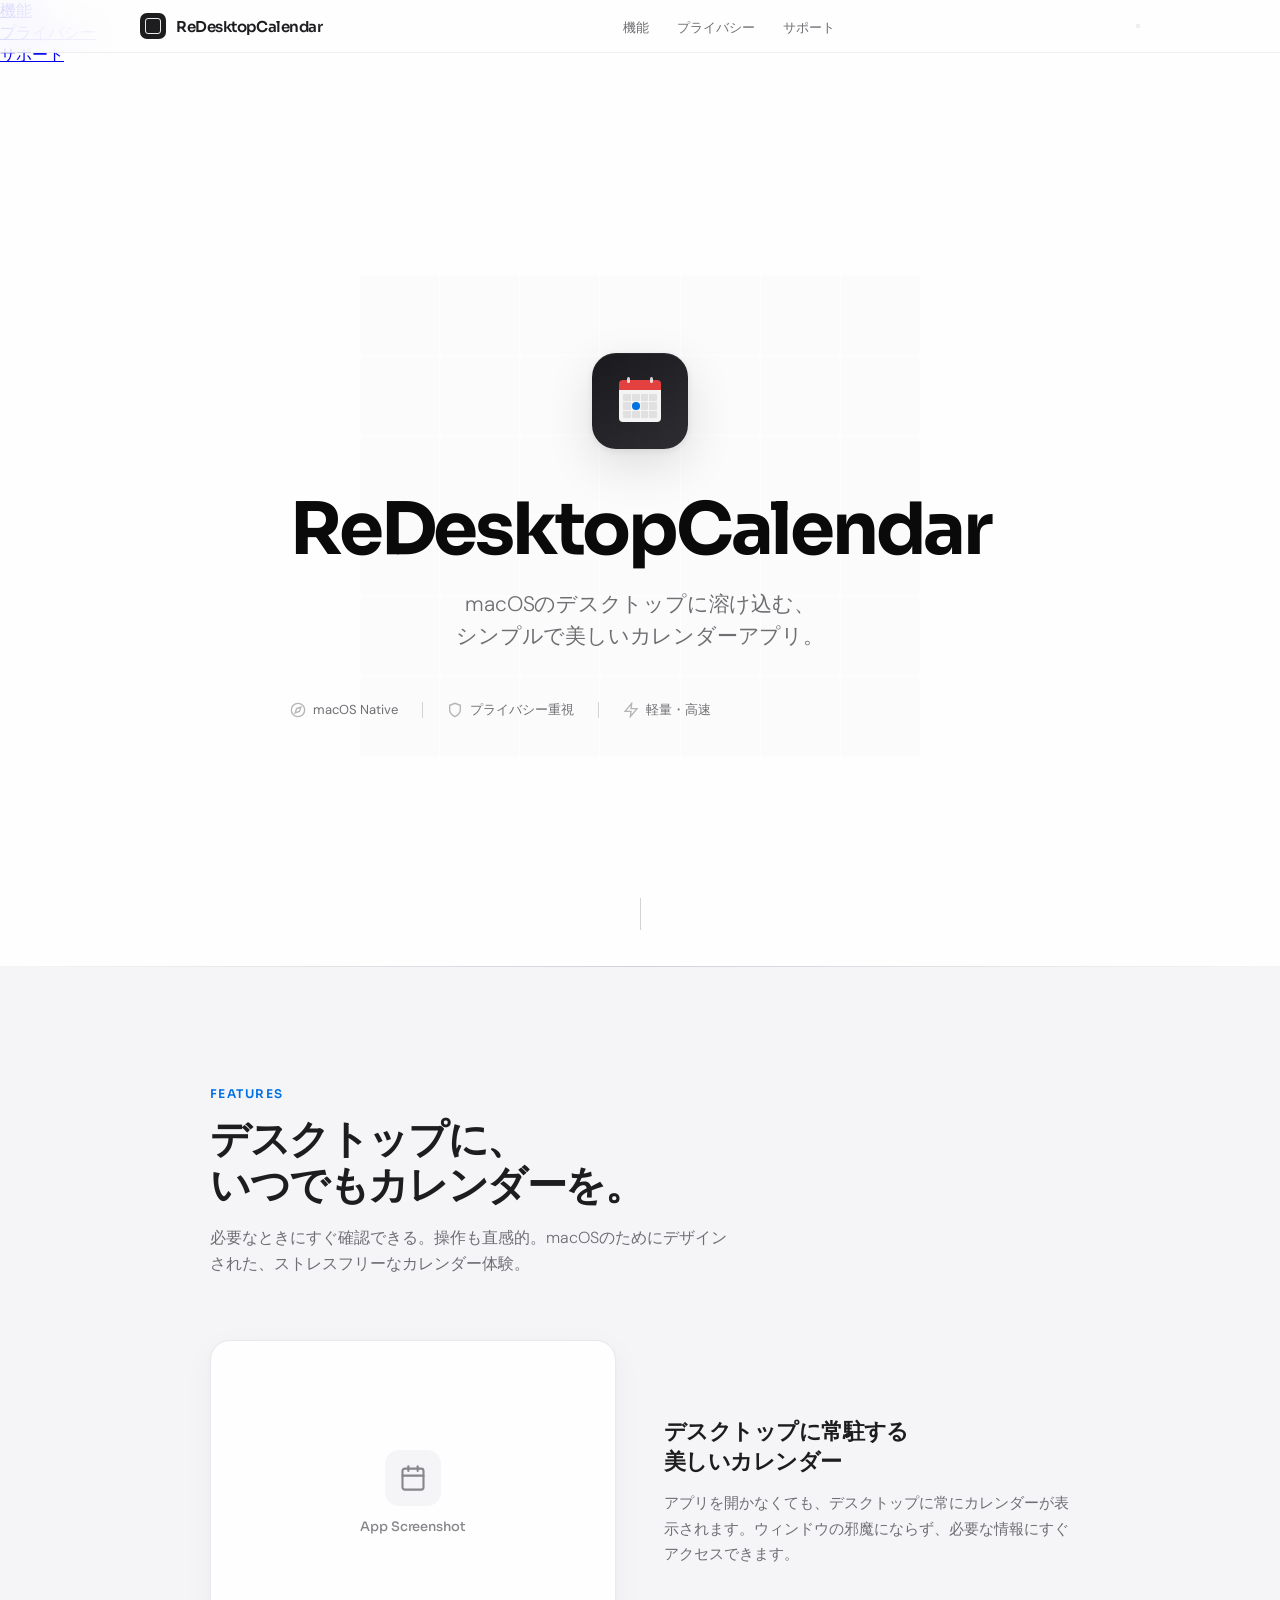
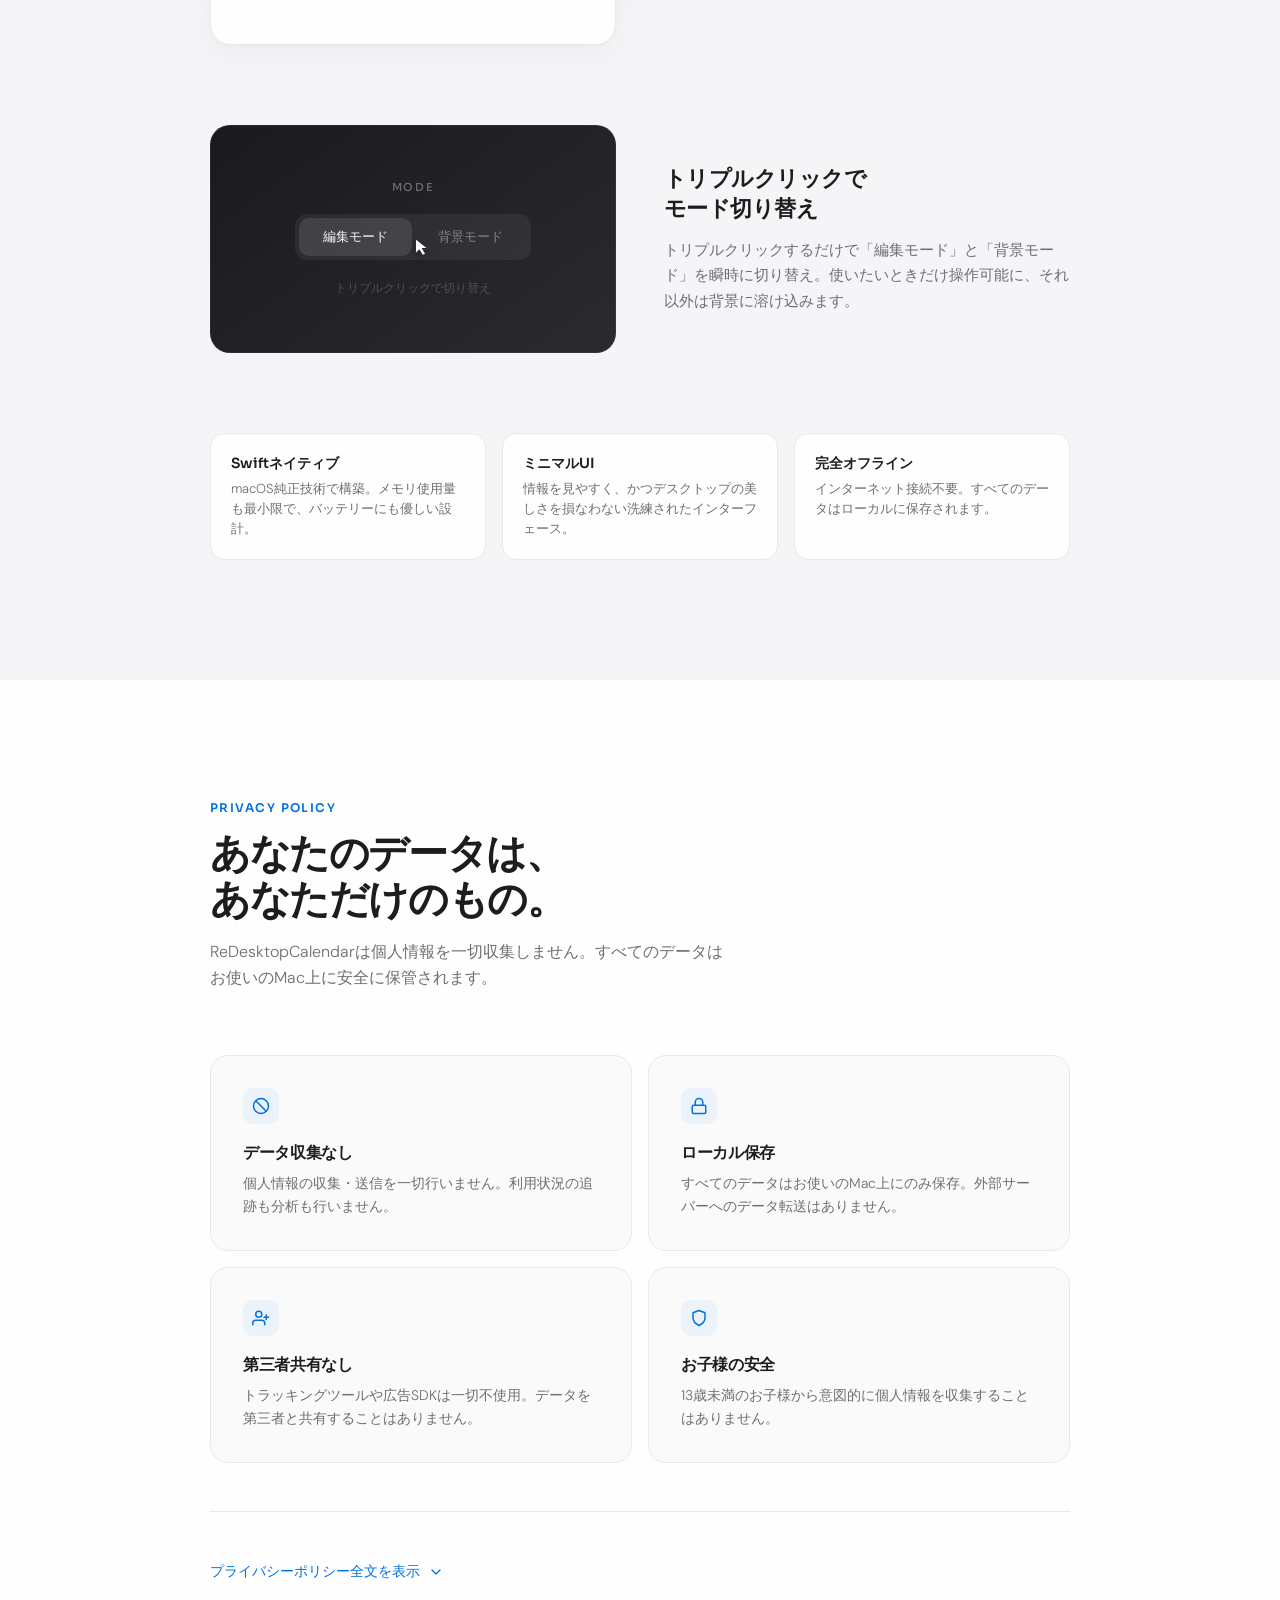
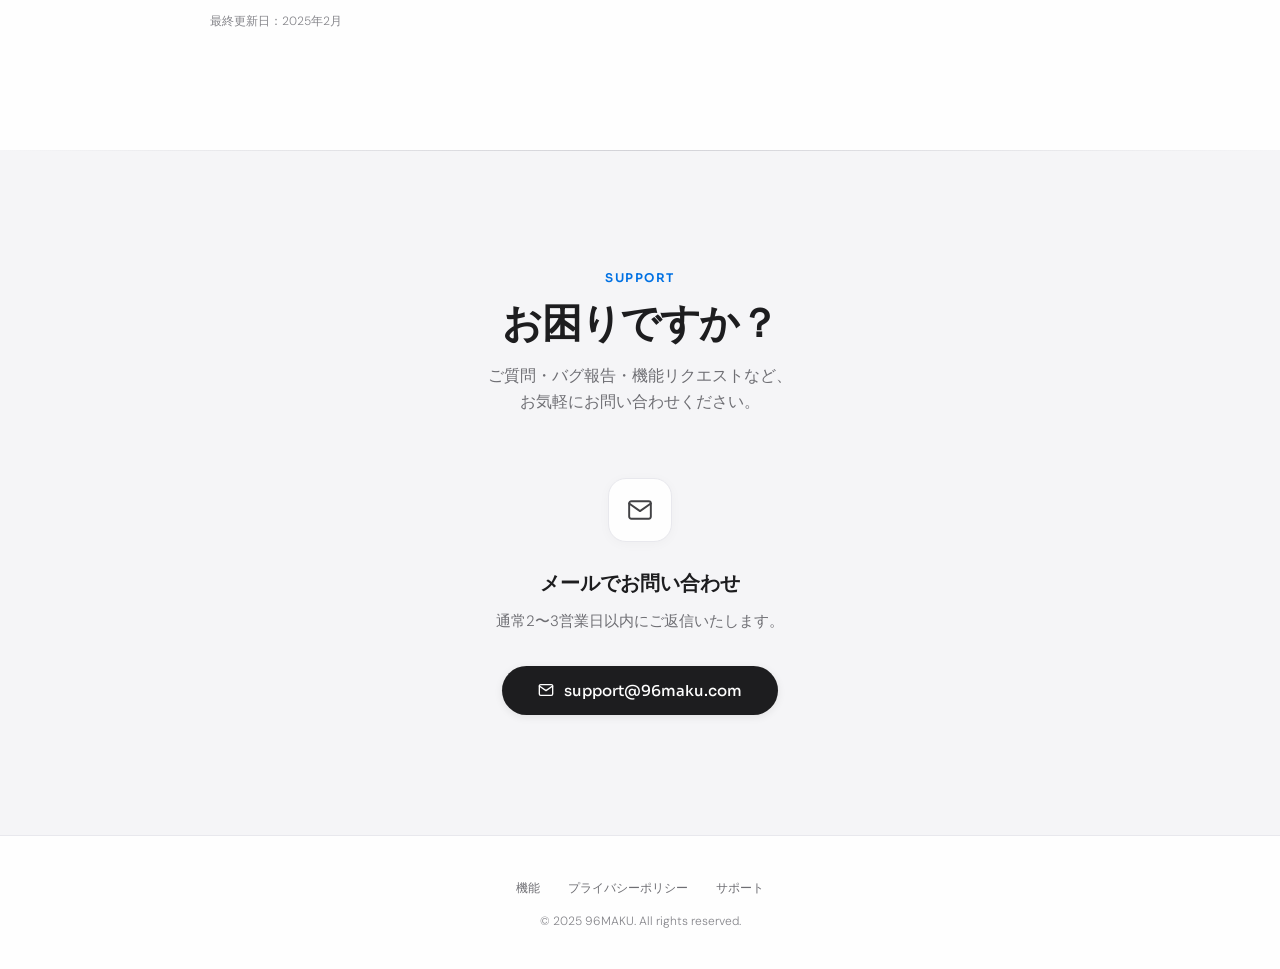
==== commit 66e6dc46: "Update navigation links and add hamburger menu" ====
--- a/index.html
+++ b/index.html
@@ -4,766 +4,40 @@
     <meta charset="UTF-8">
     <meta name="viewport" content="width=device-width, initial-scale=1.0">
     <title>ReDesktopCalendar | 96MAKU</title>
+    <meta name="description" content="macOSのデスクトップに溶け込む、シンプルで美しいカレンダーアプリ。">
     <link rel="preconnect" href="https://fonts.googleapis.com">
     <link rel="preconnect" href="https://fonts.gstatic.com" crossorigin>
     <link href="https://fonts.googleapis.com/css2?family=DM+Sans:ital,opsz,wght@0,9..40,300;0,9..40,400;0,9..40,500;0,9..40,600;0,9..40,700;1,9..40,300&family=Sora:wght@300;400;500;600;700&display=swap" rel="stylesheet">
-    <style>
-        :root {
-            --white: #fefefe;
-            --off-white: #f5f5f7;
-            --gray-50: #fafafa;
-            --gray-100: #e8e8ed;
-            --gray-200: #d2d2d7;
-            --gray-400: #86868b;
-            --gray-600: #6e6e73;
-            --gray-800: #424245;
-            --near-black: #1d1d1f;
-            --black: #0a0a0a;
-            --accent: #0071e3;
-            --accent-soft: rgba(0, 113, 227, 0.06);
-            --font-display: 'Sora', -apple-system, sans-serif;
-            --font-body: 'DM Sans', -apple-system, sans-serif;
-        }
-
-        * { margin: 0; padding: 0; box-sizing: border-box; }
-
-        html {
-            scroll-behavior: smooth;
-            scroll-padding-top: 60px;
-        }
-
-        body {
-            font-family: var(--font-body);
-            background: var(--white);
-            color: var(--near-black);
-            -webkit-font-smoothing: antialiased;
-            -moz-osx-font-smoothing: grayscale;
-            overflow-x: hidden;
-        }
-
-        /* ═══ NAVIGATION ═══ */
-        nav {
-            position: fixed;
-            top: 0;
-            width: 100%;
-            z-index: 1000;
-            background: rgba(254, 254, 254, 0.8);
-            backdrop-filter: saturate(180%) blur(20px);
-            -webkit-backdrop-filter: saturate(180%) blur(20px);
-            border-bottom: 0.5px solid rgba(0, 0, 0, 0.06);
-        }
-
-        .nav-inner {
-            max-width: 1080px;
-            margin: 0 auto;
-            padding: 0 40px;
-            height: 52px;
-            display: flex;
-            align-items: center;
-            justify-content: space-between;
-        }
-
-        .nav-brand {
-            font-family: var(--font-display);
-            font-weight: 600;
-            font-size: 15px;
-            letter-spacing: -0.03em;
-            color: var(--near-black);
-            display: flex;
-            align-items: center;
-            gap: 10px;
-        }
-
-        .nav-brand-icon {
-            width: 26px;
-            height: 26px;
-            background: var(--near-black);
-            border-radius: 7px;
-            display: grid;
-            place-items: center;
-        }
-
-        .nav-brand-icon::after {
-            content: '';
-            width: 14px;
-            height: 14px;
-            border: 1.5px solid rgba(255,255,255,0.9);
-            border-radius: 3px;
-        }
-
-        .nav-links { display: flex; gap: 28px; list-style: none; }
-
-        .nav-links a {
-            font-size: 13px;
-            font-weight: 400;
-            color: var(--gray-600);
-            text-decoration: none;
-            transition: color 0.25s;
-        }
-
-        .nav-links a:hover { color: var(--near-black); }
-
-        /* ═══ HERO ═══ */
-        .hero {
-            min-height: 100vh;
-            display: flex;
-            flex-direction: column;
-            align-items: center;
-            justify-content: center;
-            text-align: center;
-            padding: 120px 40px 80px;
-            position: relative;
-            overflow: hidden;
-        }
-
-        .hero-grid {
-            position: absolute;
-            top: 50%;
-            left: 50%;
-            transform: translate(-50%, -50%);
-            width: 560px;
-            height: 480px;
-            display: grid;
-            grid-template-columns: repeat(7, 1fr);
-            grid-template-rows: repeat(6, 1fr);
-            gap: 1px;
-            opacity: 0;
-            animation: gridReveal 2s ease 0.6s forwards;
-        }
-
-        .grid-cell {
-            border-radius: 4px;
-            background: var(--off-white);
-            opacity: 0;
-            animation: cellFade 0.4s ease forwards;
-        }
-
-        @keyframes cellFade { to { opacity: 1; } }
-        @keyframes gridReveal { to { opacity: 0.35; } }
-
-        .hero-content { position: relative; z-index: 2; }
-
-        .hero-app-icon {
-            width: 96px;
-            height: 96px;
-            margin: 0 auto 44px;
-            opacity: 0;
-            animation: iconIn 1s cubic-bezier(0.16, 1, 0.3, 1) 0.2s forwards;
-        }
-
-        .hero-app-icon-inner {
-            width: 100%;
-            height: 100%;
-            background: linear-gradient(145deg, #1a1a1e 0%, #2d2d32 100%);
-            border-radius: 24px;
-            display: grid;
-            place-items: center;
-            box-shadow: 0 2px 8px rgba(0,0,0,0.08), 0 16px 48px rgba(0,0,0,0.12), inset 0 1px 0 rgba(255,255,255,0.06);
-        }
-
-        .icon-calendar { width: 42px; height: 42px; }
-
-        .icon-calendar-header {
-            height: 10px;
-            background: #e34040;
-            border-radius: 4px 4px 0 0;
-            display: flex;
-            align-items: flex-start;
-            justify-content: space-between;
-            padding: 0 8px;
-        }
-
-        .icon-calendar-pin {
-            width: 3px; height: 6px;
-            background: rgba(255,255,255,0.8);
-            border-radius: 1.5px;
-            margin-top: -3px;
-        }
-
-        .icon-calendar-body {
-            height: 32px;
-            background: rgba(255,255,255,0.95);
-            border-radius: 0 0 4px 4px;
-            display: grid;
-            grid-template-columns: repeat(4, 1fr);
-            grid-template-rows: repeat(3, 1fr);
-            gap: 1px;
-            padding: 4px;
-        }
-
-        .icon-calendar-dot { border-radius: 1px; background: rgba(0,0,0,0.08); }
-        .icon-calendar-dot.today { background: #0071e3; border-radius: 50%; }
-
-        @keyframes iconIn {
-            from { opacity: 0; transform: translateY(16px) scale(0.94); }
-            to { opacity: 1; transform: translateY(0) scale(1); }
-        }
-
-        .hero h1 {
-            font-family: var(--font-display);
-            font-size: clamp(44px, 7vw, 72px);
-            font-weight: 700;
-            letter-spacing: -0.045em;
-            line-height: 1.04;
-            color: var(--black);
-            margin-bottom: 20px;
-            opacity: 0;
-            animation: textUp 0.9s cubic-bezier(0.16, 1, 0.3, 1) 0.4s forwards;
-        }
-
-        .hero .tagline {
-            font-size: clamp(17px, 2.2vw, 21px);
-            font-weight: 300;
-            color: var(--gray-600);
-            letter-spacing: -0.01em;
-            line-height: 1.55;
-            max-width: 480px;
-            margin: 0 auto 48px;
-            opacity: 0;
-            animation: textUp 0.9s cubic-bezier(0.16, 1, 0.3, 1) 0.55s forwards;
-        }
-
-        @keyframes textUp {
-            from { opacity: 0; transform: translateY(20px); }
-            to { opacity: 1; transform: translateY(0); }
-        }
-
-        .hero-meta {
-            display: flex;
-            align-items: center;
-            gap: 24px;
-            opacity: 0;
-            animation: textUp 0.9s cubic-bezier(0.16, 1, 0.3, 1) 0.7s forwards;
-        }
-
-        .meta-chip {
-            display: flex;
-            align-items: center;
-            gap: 7px;
-            font-size: 13px;
-            color: var(--gray-600);
-        }
-
-        .meta-chip svg { width: 16px; height: 16px; opacity: 0.5; }
-        .meta-divider { width: 1px; height: 16px; background: var(--gray-200); }
-
-        .scroll-hint {
-            position: absolute;
-            bottom: 36px;
-            left: 50%;
-            transform: translateX(-50%);
-            opacity: 0;
-            animation: textUp 0.9s cubic-bezier(0.16, 1, 0.3, 1) 1.2s forwards;
-        }
-
-        .scroll-line {
-            width: 1px; height: 32px;
-            position: relative;
-            overflow: hidden;
-            background: var(--gray-200);
-        }
-
-        .scroll-line::after {
-            content: '';
-            position: absolute;
-            top: -100%;
-            width: 100%;
-            height: 100%;
-            background: var(--gray-800);
-            animation: scrollPulse 2s ease infinite;
-        }
-
-        @keyframes scrollPulse {
-            0% { top: -100%; }
-            50% { top: 100%; }
-            100% { top: 100%; }
-        }
-
-        /* ═══ FEATURE SECTION ═══ */
-        .section-feature {
-            padding: 120px 40px;
-            background: var(--off-white);
-            position: relative;
-        }
-
-        .section-feature::before {
-            content: '';
-            position: absolute;
-            top: 0; left: 0; right: 0;
-            height: 1px;
-            background: linear-gradient(90deg, transparent, var(--gray-200), transparent);
-        }
-
-        .section-wrap { max-width: 860px; margin: 0 auto; }
-
-        .section-eyebrow {
-            font-family: var(--font-display);
-            font-size: 12px;
-            font-weight: 600;
-            text-transform: uppercase;
-            letter-spacing: 0.12em;
-            color: var(--accent);
-            margin-bottom: 16px;
-        }
-
-        .section-heading {
-            font-family: var(--font-display);
-            font-size: clamp(28px, 4vw, 40px);
-            font-weight: 700;
-            letter-spacing: -0.035em;
-            line-height: 1.15;
-            margin-bottom: 16px;
-        }
-
-        .section-sub {
-            font-size: 16px;
-            font-weight: 300;
-            color: var(--gray-600);
-            line-height: 1.6;
-            max-width: 520px;
-            margin-bottom: 64px;
-        }
-
-        .feature-highlight {
-            display: grid;
-            grid-template-columns: 1fr 1fr;
-            gap: 48px;
-            align-items: center;
-            margin-bottom: 80px;
-        }
-
-        .feature-visual {
-            aspect-ratio: 4 / 3;
-            background: var(--white);
-            border-radius: 20px;
-            border: 1px solid var(--gray-100);
-            box-shadow: 0 1px 4px rgba(0,0,0,0.02), 0 8px 32px rgba(0,0,0,0.04);
-            display: grid;
-            place-items: center;
-            overflow: hidden;
-            position: relative;
-        }
-
-        .feature-visual img {
-            width: 100%;
-            height: 100%;
-            object-fit: cover;
-            border-radius: 20px;
-        }
-
-        .feature-visual .placeholder {
-            display: flex;
-            flex-direction: column;
-            align-items: center;
-            justify-content: center;
-            gap: 12px;
-            color: var(--gray-400);
-        }
-
-        .placeholder-icon {
-            width: 56px;
-            height: 56px;
-            border-radius: 14px;
-            background: var(--off-white);
-            display: grid;
-            place-items: center;
-        }
-
-        .placeholder-icon svg {
-            width: 28px;
-            height: 28px;
-            color: var(--gray-400);
-        }
-
-        .placeholder-text {
-            font-family: var(--font-display);
-            font-size: 13px;
-            font-weight: 500;
-            color: var(--gray-400);
-            letter-spacing: -0.01em;
-        }
-
-        .feature-text h3 {
-            font-family: var(--font-display);
-            font-size: 22px;
-            font-weight: 600;
-            letter-spacing: -0.025em;
-            margin-bottom: 14px;
-        }
-
-        .feature-text p {
-            font-size: 15px;
-            font-weight: 300;
-            color: var(--gray-600);
-            line-height: 1.7;
-        }
-
-        .feature-mini-grid {
-            display: grid;
-            grid-template-columns: 1fr 1fr 1fr;
-            gap: 16px;
-        }
-
-        .feature-mini {
-            padding: 20px;
-            background: var(--white);
-            border-radius: 14px;
-            border: 1px solid var(--gray-100);
-        }
-
-        .feature-mini h4 {
-            font-family: var(--font-display);
-            font-size: 14px;
-            font-weight: 600;
-            margin-bottom: 6px;
-        }
-
-        .feature-mini p {
-            font-size: 13px;
-            font-weight: 300;
-            color: var(--gray-600);
-            line-height: 1.55;
-        }
-
-        /* Triple-click demo */
-        .demo-interaction {
-            aspect-ratio: 16 / 9;
-            background: linear-gradient(145deg, #1a1a1e, #2a2a2f);
-            border-radius: 20px;
-            display: flex;
-            flex-direction: column;
-            align-items: center;
-            justify-content: center;
-            gap: 20px;
-            position: relative;
-            overflow: hidden;
-        }
-
-        .demo-interaction::after {
-            content: '';
-            position: absolute;
-            inset: 0;
-            border-radius: 20px;
-            border: 1px solid rgba(255,255,255,0.06);
-            pointer-events: none;
-        }
-
-        .demo-mode-label {
-            font-family: var(--font-display);
-            font-size: 11px;
-            font-weight: 500;
-            text-transform: uppercase;
-            letter-spacing: 0.15em;
-            color: rgba(255,255,255,0.35);
-        }
-
-        .demo-mode-switch {
-            display: flex;
-            background: rgba(255,255,255,0.06);
-            border-radius: 12px;
-            padding: 4px;
-            gap: 2px;
-        }
-
-        .demo-mode-btn {
-            padding: 10px 24px;
-            border-radius: 10px;
-            font-family: var(--font-display);
-            font-size: 13px;
-            font-weight: 500;
-            color: rgba(255,255,255,0.4);
-            transition: all 0.4s ease;
-        }
-
-        .demo-mode-btn.active {
-            background: rgba(255,255,255,0.1);
-            color: rgba(255,255,255,0.95);
-        }
-
-        .demo-hint {
-            font-size: 12px;
-            color: rgba(255,255,255,0.2);
-            font-weight: 300;
-        }
-
-        .demo-cursor {
-            width: 18px; height: 18px;
-            position: absolute;
-            bottom: 42%; left: 50%;
-            animation: cursorTriple 3s ease-in-out infinite;
-        }
-
-        .demo-cursor svg { width: 100%; height: 100%; filter: drop-shadow(0 2px 4px rgba(0,0,0,0.3)); }
-
-        @keyframes cursorTriple {
-            0%, 100% { transform: translate(-50%, 0); opacity: 0.7; }
-            15% { transform: translate(-50%, -2px); opacity: 1; }
-            18% { transform: translate(-50%, 0); opacity: 0.7; }
-            25% { transform: translate(-50%, -2px); opacity: 1; }
-            28% { transform: translate(-50%, 0); opacity: 0.7; }
-            35% { transform: translate(-50%, -2px); opacity: 1; }
-            38% { transform: translate(-50%, 0); opacity: 0.7; }
-        }
-
-        /* ═══ PRIVACY ═══ */
-        .section-privacy { padding: 120px 40px; background: var(--white); }
-
-        .privacy-grid {
-            display: grid;
-            grid-template-columns: 1fr 1fr;
-            gap: 16px;
-            margin-top: 56px;
-        }
-
-        .privacy-card {
-            padding: 32px;
-            border-radius: 18px;
-            background: var(--gray-50);
-            border: 1px solid var(--gray-100);
-            transition: transform 0.35s cubic-bezier(0.16, 1, 0.3, 1), box-shadow 0.35s ease;
-        }
-
-        .privacy-card:hover {
-            transform: translateY(-2px);
-            box-shadow: 0 8px 32px rgba(0,0,0,0.04);
-        }
-
-        .privacy-icon {
-            width: 36px; height: 36px;
-            border-radius: 10px;
-            background: var(--accent-soft);
-            display: grid;
-            place-items: center;
-            margin-bottom: 18px;
-        }
-
-        .privacy-icon svg { width: 18px; height: 18px; color: var(--accent); }
-
-        .privacy-card h3 {
-            font-family: var(--font-display);
-            font-size: 16px;
-            font-weight: 600;
-            letter-spacing: -0.02em;
-            margin-bottom: 8px;
-        }
-
-        .privacy-card p {
-            font-size: 14px;
-            font-weight: 300;
-            color: var(--gray-600);
-            line-height: 1.65;
-        }
-
-        .privacy-note {
-            margin-top: 32px;
-            font-size: 12px;
-            color: var(--gray-400);
-            font-weight: 300;
-        }
-
-        .privacy-full {
-            margin-top: 48px;
-            border-top: 1px solid var(--gray-100);
-            padding-top: 48px;
-        }
-
-        .privacy-full-toggle {
-            display: inline-flex;
-            align-items: center;
-            gap: 8px;
-            font-family: var(--font-display);
-            font-size: 14px;
-            font-weight: 500;
-            color: var(--accent);
-            cursor: pointer;
-            background: none;
-            border: none;
-            padding: 0;
-            transition: opacity 0.2s;
-        }
-
-        .privacy-full-toggle:hover { opacity: 0.7; }
-        .privacy-full-toggle svg { width: 16px; height: 16px; transition: transform 0.3s ease; }
-        .privacy-full-toggle.open svg { transform: rotate(180deg); }
-
-        .privacy-full-body {
-            max-height: 0;
-            overflow: hidden;
-            transition: max-height 0.5s cubic-bezier(0.16, 1, 0.3, 1);
-        }
-
-        .privacy-full-body.open { max-height: 2000px; }
-
-        .privacy-full-content { padding-top: 28px; }
-
-        .privacy-full-content h4 {
-            font-family: var(--font-display);
-            font-size: 15px;
-            font-weight: 600;
-            margin: 28px 0 10px;
-        }
-
-        .privacy-full-content h4:first-child { margin-top: 0; }
-
-        .privacy-full-content p {
-            font-size: 14px;
-            font-weight: 300;
-            color: var(--gray-600);
-            line-height: 1.7;
-        }
-
-        /* ═══ SUPPORT ═══ */
-        .section-support {
-            padding: 120px 40px;
-            background: var(--off-white);
-            position: relative;
-        }
-
-        .section-support::before {
-            content: '';
-            position: absolute;
-            top: 0; left: 0; right: 0;
-            height: 1px;
-            background: linear-gradient(90deg, transparent, var(--gray-200), transparent);
-        }
-
-        .support-box {
-            max-width: 520px;
-            margin: 56px auto 0;
-            text-align: center;
-        }
-
-        .support-icon-wrap {
-            width: 64px; height: 64px;
-            margin: 0 auto 28px;
-            border-radius: 18px;
-            background: var(--white);
-            border: 1px solid var(--gray-100);
-            display: grid;
-            place-items: center;
-            box-shadow: 0 2px 12px rgba(0,0,0,0.03);
-        }
-
-        .support-icon-wrap svg { width: 26px; height: 26px; color: var(--gray-800); }
-
-        .support-box h3 {
-            font-family: var(--font-display);
-            font-size: 20px;
-            font-weight: 600;
-            margin-bottom: 12px;
-        }
-
-        .support-box > p {
-            font-size: 15px;
-            font-weight: 300;
-            color: var(--gray-600);
-            line-height: 1.65;
-            margin-bottom: 32px;
-        }
-
-        .support-email-btn {
-            display: inline-flex;
-            align-items: center;
-            gap: 10px;
-            padding: 15px 36px;
-            background: var(--near-black);
-            color: var(--white);
-            text-decoration: none;
-            border-radius: 100px;
-            font-family: var(--font-display);
-            font-size: 15px;
-            font-weight: 500;
-            transition: all 0.3s cubic-bezier(0.16, 1, 0.3, 1);
-            box-shadow: 0 2px 8px rgba(0,0,0,0.08);
-        }
-
-        .support-email-btn:hover {
-            background: var(--black);
-            transform: translateY(-1px);
-            box-shadow: 0 4px 16px rgba(0,0,0,0.12);
-        }
-
-        .support-email-btn svg { width: 16px; height: 16px; }
-
-        /* ═══ FOOTER ═══ */
-        footer {
-            padding: 40px;
-            text-align: center;
-            background: var(--white);
-            border-top: 1px solid var(--gray-100);
-        }
-
-        .footer-links {
-            display: flex;
-            justify-content: center;
-            gap: 28px;
-            list-style: none;
-            margin-bottom: 16px;
-        }
-
-        .footer-links a {
-            font-size: 12px;
-            color: var(--gray-600);
-            text-decoration: none;
-            transition: color 0.25s;
-        }
-
-        .footer-links a:hover { color: var(--near-black); }
-        .footer-copy { font-size: 12px; color: var(--gray-400); font-weight: 300; }
-
-        /* ═══ SCROLL ANIMATIONS ═══ */
-        .reveal {
-            opacity: 0;
-            transform: translateY(24px);
-            transition: opacity 0.7s cubic-bezier(0.16, 1, 0.3, 1),
-                        transform 0.7s cubic-bezier(0.16, 1, 0.3, 1);
-        }
-
-        .reveal.visible { opacity: 1; transform: translateY(0); }
-        .reveal-delay-1 { transition-delay: 0.08s; }
-        .reveal-delay-2 { transition-delay: 0.16s; }
-        .reveal-delay-3 { transition-delay: 0.24s; }
-        .reveal-delay-4 { transition-delay: 0.32s; }
-
-        /* ═══ RESPONSIVE ═══ */
-        @media (max-width: 768px) {
-            .nav-inner { padding: 0 20px; }
-            .hero { padding: 120px 24px 80px; }
-            .hero-grid { width: 360px; height: 320px; }
-            .hero-meta { flex-direction: column; gap: 12px; }
-            .meta-divider { display: none; }
-            .section-feature, .section-privacy, .section-support { padding: 80px 24px; }
-            .feature-highlight { grid-template-columns: 1fr; gap: 32px; }
-            .feature-highlight[style*="rtl"] { direction: ltr !important; }
-            .feature-highlight[style*="rtl"] .feature-text { direction: ltr !important; }
-            .feature-highlight[style*="rtl"] .demo-interaction { direction: ltr !important; }
-            .privacy-grid { grid-template-columns: 1fr; }
-            .feature-mini-grid { grid-template-columns: 1fr; }
-            footer { padding: 32px 24px; }
-        }
-
-        @media (max-width: 480px) {
-            .nav-links { gap: 16px; }
-            .nav-links a { font-size: 12px; }
-        }
-    </style>
+    <link rel="stylesheet" href="style.css">
 </head>
 <body>
 
 <!-- Navigation -->
 <nav>
     <div class="nav-inner">
-        <div class="nav-brand">
+        <a href="index.html" class="nav-brand">
             <div class="nav-brand-icon"></div>
             ReDesktopCalendar
-        </div>
+        </a>
         <ul class="nav-links">
-            <li><a href="#features">機能</a></li>
-            <li><a href="#privacy">プライバシー</a></li>
-            <li><a href="#support">サポート</a></li>
+            <li><a href="index.html#features">機能</a></li>
+            <li><a href="privacy.html">プライバシー</a></li>
+            <li><a href="support.html">サポート</a></li>
         </ul>
+        <button class="nav-hamburger" id="navHamburger" aria-label="メニューを開く">
+            <span></span>
+            <span></span>
+            <span></span>
+        </button>
     </div>
 </nav>
+<div class="nav-drawer" id="navDrawer">
+    <ul>
+        <li><a href="index.html#features">機能</a></li>
+        <li><a href="privacy.html">プライバシー</a></li>
+        <li><a href="support.html">サポート</a></li>
+    </ul>
+</div>
 
 <!-- Hero -->
 <section class="hero">
@@ -824,7 +98,7 @@
 
         <div class="feature-highlight reveal">
             <div class="feature-visual">
-                <!-- screenshot.png をここに差し替えてください -->
+                <!-- screenshot.png をリポジトリに追加してください -->
                 <img src="screenshot.png" alt="ReDesktopCalendar プレビュー"
                      onerror="this.style.display='none'; this.nextElementSibling.style.display='flex';">
                 <div class="placeholder" style="display:none;">
@@ -965,9 +239,9 @@
 <!-- Footer -->
 <footer>
     <ul class="footer-links">
-        <li><a href="#features">機能</a></li>
-        <li><a href="#privacy">プライバシーポリシー</a></li>
-        <li><a href="#support">サポート</a></li>
+        <li><a href="index.html#features">機能</a></li>
+        <li><a href="privacy.html">プライバシーポリシー</a></li>
+        <li><a href="support.html">サポート</a></li>
     </ul>
     <p class="footer-copy">&copy; 2025 96MAKU. All rights reserved.</p>
 </footer>
@@ -1015,6 +289,29 @@
     }, { threshold: 0.12, rootMargin: '0px 0px -40px 0px' });
 
     document.querySelectorAll('.reveal').forEach(el => revealObserver.observe(el));
+
+    // Hamburger menu
+    const hamburger = document.getElementById('navHamburger');
+    const drawer = document.getElementById('navDrawer');
+    if (hamburger && drawer) {
+        hamburger.addEventListener('click', () => {
+            const isOpen = drawer.classList.toggle('open');
+            hamburger.classList.toggle('open', isOpen);
+            hamburger.setAttribute('aria-label', isOpen ? 'メニューを閉じる' : 'メニューを開く');
+        });
+        drawer.querySelectorAll('a').forEach(link => {
+            link.addEventListener('click', () => {
+                drawer.classList.remove('open');
+                hamburger.classList.remove('open');
+            });
+        });
+        document.addEventListener('click', (e) => {
+            if (!hamburger.contains(e.target) && !drawer.contains(e.target)) {
+                drawer.classList.remove('open');
+                hamburger.classList.remove('open');
+            }
+        });
+    }
 </script>
 
 </body>
--- a/style.css
+++ b/style.css
@@ -0,0 +1,828 @@
+/* ═══════════════════════════════════════════
+   96MAKU / ReDesktopCalendar — style.css
+   ═══════════════════════════════════════════ */
+
+/* ─── Variables ─── */
+:root {
+    --white: #fefefe;
+    --off-white: #f5f5f7;
+    --gray-50: #fafafa;
+    --gray-100: #e8e8ed;
+    --gray-200: #d2d2d7;
+    --gray-400: #86868b;
+    --gray-600: #6e6e73;
+    --gray-800: #424245;
+    --near-black: #1d1d1f;
+    --black: #0a0a0a;
+    --accent: #0071e3;
+    --accent-soft: rgba(0, 113, 227, 0.06);
+    --font-display: 'Sora', -apple-system, sans-serif;
+    --font-body: 'DM Sans', -apple-system, sans-serif;
+}
+
+/* ─── Reset ─── */
+* { margin: 0; padding: 0; box-sizing: border-box; }
+
+html {
+    scroll-behavior: smooth;
+    scroll-padding-top: 60px;
+}
+
+body {
+    font-family: var(--font-body);
+    background: var(--white);
+    color: var(--near-black);
+    -webkit-font-smoothing: antialiased;
+    -moz-osx-font-smoothing: grayscale;
+    overflow-x: hidden;
+}
+
+/* ═══ NAVIGATION ═══ */
+nav {
+    position: fixed;
+    top: 0;
+    width: 100%;
+    z-index: 1000;
+    background: rgba(254, 254, 254, 0.8);
+    backdrop-filter: saturate(180%) blur(20px);
+    -webkit-backdrop-filter: saturate(180%) blur(20px);
+    border-bottom: 0.5px solid rgba(0, 0, 0, 0.06);
+}
+
+.nav-inner {
+    max-width: 1080px;
+    margin: 0 auto;
+    padding: 0 40px;
+    height: 52px;
+    display: flex;
+    align-items: center;
+    justify-content: space-between;
+}
+
+.nav-brand {
+    font-family: var(--font-display);
+    font-weight: 600;
+    font-size: 15px;
+    letter-spacing: -0.03em;
+    color: var(--near-black);
+    text-decoration: none;
+    display: flex;
+    align-items: center;
+    gap: 10px;
+}
+
+.nav-brand-icon {
+    width: 26px;
+    height: 26px;
+    background: var(--near-black);
+    border-radius: 7px;
+    display: grid;
+    place-items: center;
+}
+
+.nav-brand-icon::after {
+    content: '';
+    width: 14px;
+    height: 14px;
+    border: 1.5px solid rgba(255,255,255,0.9);
+    border-radius: 3px;
+}
+
+.nav-links { display: flex; gap: 28px; list-style: none; }
+
+.nav-links a {
+    font-size: 13px;
+    font-weight: 400;
+    color: var(--gray-600);
+    text-decoration: none;
+    transition: color 0.25s;
+}
+
+.nav-links a:hover { color: var(--near-black); }
+
+/* ═══ HERO ═══ */
+.hero {
+    min-height: 100vh;
+    display: flex;
+    flex-direction: column;
+    align-items: center;
+    justify-content: center;
+    text-align: center;
+    padding: 120px 40px 80px;
+    position: relative;
+    overflow: hidden;
+}
+
+.hero-grid {
+    position: absolute;
+    top: 50%;
+    left: 50%;
+    transform: translate(-50%, -50%);
+    width: 560px;
+    height: 480px;
+    display: grid;
+    grid-template-columns: repeat(7, 1fr);
+    grid-template-rows: repeat(6, 1fr);
+    gap: 1px;
+    opacity: 0;
+    animation: gridReveal 2s ease 0.6s forwards;
+}
+
+.grid-cell {
+    border-radius: 4px;
+    background: var(--off-white);
+    opacity: 0;
+    animation: cellFade 0.4s ease forwards;
+}
+
+@keyframes cellFade { to { opacity: 1; } }
+@keyframes gridReveal { to { opacity: 0.35; } }
+
+.hero-content { position: relative; z-index: 2; }
+
+.hero-app-icon {
+    width: 96px;
+    height: 96px;
+    margin: 0 auto 44px;
+    opacity: 0;
+    animation: iconIn 1s cubic-bezier(0.16, 1, 0.3, 1) 0.2s forwards;
+}
+
+.hero-app-icon-inner {
+    width: 100%;
+    height: 100%;
+    background: linear-gradient(145deg, #1a1a1e 0%, #2d2d32 100%);
+    border-radius: 24px;
+    display: grid;
+    place-items: center;
+    box-shadow: 0 2px 8px rgba(0,0,0,0.08), 0 16px 48px rgba(0,0,0,0.12), inset 0 1px 0 rgba(255,255,255,0.06);
+}
+
+.icon-calendar { width: 42px; height: 42px; }
+
+.icon-calendar-header {
+    height: 10px;
+    background: #e34040;
+    border-radius: 4px 4px 0 0;
+    display: flex;
+    align-items: flex-start;
+    justify-content: space-between;
+    padding: 0 8px;
+}
+
+.icon-calendar-pin {
+    width: 3px; height: 6px;
+    background: rgba(255,255,255,0.8);
+    border-radius: 1.5px;
+    margin-top: -3px;
+}
+
+.icon-calendar-body {
+    height: 32px;
+    background: rgba(255,255,255,0.95);
+    border-radius: 0 0 4px 4px;
+    display: grid;
+    grid-template-columns: repeat(4, 1fr);
+    grid-template-rows: repeat(3, 1fr);
+    gap: 1px;
+    padding: 4px;
+}
+
+.icon-calendar-dot { border-radius: 1px; background: rgba(0,0,0,0.08); }
+.icon-calendar-dot.today { background: #0071e3; border-radius: 50%; }
+
+@keyframes iconIn {
+    from { opacity: 0; transform: translateY(16px) scale(0.94); }
+    to   { opacity: 1; transform: translateY(0) scale(1); }
+}
+
+.hero h1 {
+    font-family: var(--font-display);
+    font-size: clamp(44px, 7vw, 72px);
+    font-weight: 700;
+    letter-spacing: -0.045em;
+    line-height: 1.04;
+    color: var(--black);
+    margin-bottom: 20px;
+    opacity: 0;
+    animation: textUp 0.9s cubic-bezier(0.16, 1, 0.3, 1) 0.4s forwards;
+}
+
+.hero .tagline {
+    font-size: clamp(17px, 2.2vw, 21px);
+    font-weight: 300;
+    color: var(--gray-600);
+    letter-spacing: -0.01em;
+    line-height: 1.55;
+    max-width: 480px;
+    margin: 0 auto 48px;
+    opacity: 0;
+    animation: textUp 0.9s cubic-bezier(0.16, 1, 0.3, 1) 0.55s forwards;
+}
+
+@keyframes textUp {
+    from { opacity: 0; transform: translateY(20px); }
+    to   { opacity: 1; transform: translateY(0); }
+}
+
+.hero-meta {
+    display: flex;
+    align-items: center;
+    gap: 24px;
+    opacity: 0;
+    animation: textUp 0.9s cubic-bezier(0.16, 1, 0.3, 1) 0.7s forwards;
+}
+
+.meta-chip {
+    display: flex;
+    align-items: center;
+    gap: 7px;
+    font-size: 13px;
+    color: var(--gray-600);
+}
+
+.meta-chip svg { width: 16px; height: 16px; opacity: 0.5; }
+.meta-divider { width: 1px; height: 16px; background: var(--gray-200); }
+
+.scroll-hint {
+    position: absolute;
+    bottom: 36px;
+    left: 50%;
+    transform: translateX(-50%);
+    opacity: 0;
+    animation: textUp 0.9s cubic-bezier(0.16, 1, 0.3, 1) 1.2s forwards;
+}
+
+.scroll-line {
+    width: 1px; height: 32px;
+    position: relative;
+    overflow: hidden;
+    background: var(--gray-200);
+}
+
+.scroll-line::after {
+    content: '';
+    position: absolute;
+    top: -100%;
+    width: 100%;
+    height: 100%;
+    background: var(--gray-800);
+    animation: scrollPulse 2s ease infinite;
+}
+
+@keyframes scrollPulse {
+    0%   { top: -100%; }
+    50%  { top: 100%; }
+    100% { top: 100%; }
+}
+
+/* ═══ COMMON SECTION STYLES ═══ */
+.section-wrap { max-width: 860px; margin: 0 auto; }
+
+.section-eyebrow {
+    font-family: var(--font-display);
+    font-size: 12px;
+    font-weight: 600;
+    text-transform: uppercase;
+    letter-spacing: 0.12em;
+    color: var(--accent);
+    margin-bottom: 16px;
+}
+
+.section-heading {
+    font-family: var(--font-display);
+    font-size: clamp(28px, 4vw, 40px);
+    font-weight: 700;
+    letter-spacing: -0.035em;
+    line-height: 1.15;
+    margin-bottom: 16px;
+}
+
+.section-sub {
+    font-size: 16px;
+    font-weight: 300;
+    color: var(--gray-600);
+    line-height: 1.6;
+    max-width: 520px;
+    margin-bottom: 64px;
+}
+
+/* ═══ FEATURE SECTION ═══ */
+.section-feature {
+    padding: 120px 40px;
+    background: var(--off-white);
+    position: relative;
+}
+
+.section-feature::before {
+    content: '';
+    position: absolute;
+    top: 0; left: 0; right: 0;
+    height: 1px;
+    background: linear-gradient(90deg, transparent, var(--gray-200), transparent);
+}
+
+.feature-highlight {
+    display: grid;
+    grid-template-columns: 1fr 1fr;
+    gap: 48px;
+    align-items: center;
+    margin-bottom: 80px;
+}
+
+.feature-visual {
+    aspect-ratio: 4 / 3;
+    background: var(--white);
+    border-radius: 20px;
+    border: 1px solid var(--gray-100);
+    box-shadow: 0 1px 4px rgba(0,0,0,0.02), 0 8px 32px rgba(0,0,0,0.04);
+    display: grid;
+    place-items: center;
+    overflow: hidden;
+    position: relative;
+}
+
+.feature-visual img {
+    width: 100%;
+    height: 100%;
+    object-fit: cover;
+    border-radius: 20px;
+}
+
+.feature-visual .placeholder {
+    display: flex;
+    flex-direction: column;
+    align-items: center;
+    justify-content: center;
+    gap: 12px;
+    color: var(--gray-400);
+}
+
+.placeholder-icon {
+    width: 56px;
+    height: 56px;
+    border-radius: 14px;
+    background: var(--off-white);
+    display: grid;
+    place-items: center;
+}
+
+.placeholder-icon svg {
+    width: 28px;
+    height: 28px;
+    color: var(--gray-400);
+}
+
+.placeholder-text {
+    font-family: var(--font-display);
+    font-size: 13px;
+    font-weight: 500;
+    color: var(--gray-400);
+    letter-spacing: -0.01em;
+}
+
+.feature-text h3 {
+    font-family: var(--font-display);
+    font-size: 22px;
+    font-weight: 600;
+    letter-spacing: -0.025em;
+    margin-bottom: 14px;
+}
+
+.feature-text p {
+    font-size: 15px;
+    font-weight: 300;
+    color: var(--gray-600);
+    line-height: 1.7;
+}
+
+.feature-mini-grid {
+    display: grid;
+    grid-template-columns: 1fr 1fr 1fr;
+    gap: 16px;
+}
+
+.feature-mini {
+    padding: 20px;
+    background: var(--white);
+    border-radius: 14px;
+    border: 1px solid var(--gray-100);
+}
+
+.feature-mini h4 {
+    font-family: var(--font-display);
+    font-size: 14px;
+    font-weight: 600;
+    margin-bottom: 6px;
+}
+
+.feature-mini p {
+    font-size: 13px;
+    font-weight: 300;
+    color: var(--gray-600);
+    line-height: 1.55;
+}
+
+/* ─── Triple-click demo ─── */
+.demo-interaction {
+    aspect-ratio: 16 / 9;
+    background: linear-gradient(145deg, #1a1a1e, #2a2a2f);
+    border-radius: 20px;
+    display: flex;
+    flex-direction: column;
+    align-items: center;
+    justify-content: center;
+    gap: 20px;
+    position: relative;
+    overflow: hidden;
+}
+
+.demo-interaction::after {
+    content: '';
+    position: absolute;
+    inset: 0;
+    border-radius: 20px;
+    border: 1px solid rgba(255,255,255,0.06);
+    pointer-events: none;
+}
+
+.demo-mode-label {
+    font-family: var(--font-display);
+    font-size: 11px;
+    font-weight: 500;
+    text-transform: uppercase;
+    letter-spacing: 0.15em;
+    color: rgba(255,255,255,0.35);
+}
+
+.demo-mode-switch {
+    display: flex;
+    background: rgba(255,255,255,0.06);
+    border-radius: 12px;
+    padding: 4px;
+    gap: 2px;
+}
+
+.demo-mode-btn {
+    padding: 10px 24px;
+    border-radius: 10px;
+    font-family: var(--font-display);
+    font-size: 13px;
+    font-weight: 500;
+    color: rgba(255,255,255,0.4);
+    transition: all 0.4s ease;
+}
+
+.demo-mode-btn.active {
+    background: rgba(255,255,255,0.1);
+    color: rgba(255,255,255,0.95);
+}
+
+.demo-hint {
+    font-size: 12px;
+    color: rgba(255,255,255,0.2);
+    font-weight: 300;
+}
+
+.demo-cursor {
+    width: 18px; height: 18px;
+    position: absolute;
+    bottom: 42%; left: 50%;
+    animation: cursorTriple 3s ease-in-out infinite;
+}
+
+.demo-cursor svg { width: 100%; height: 100%; filter: drop-shadow(0 2px 4px rgba(0,0,0,0.3)); }
+
+@keyframes cursorTriple {
+    0%, 100% { transform: translate(-50%, 0); opacity: 0.7; }
+    15%  { transform: translate(-50%, -2px); opacity: 1; }
+    18%  { transform: translate(-50%, 0); opacity: 0.7; }
+    25%  { transform: translate(-50%, -2px); opacity: 1; }
+    28%  { transform: translate(-50%, 0); opacity: 0.7; }
+    35%  { transform: translate(-50%, -2px); opacity: 1; }
+    38%  { transform: translate(-50%, 0); opacity: 0.7; }
+}
+
+/* ═══ PRIVACY SECTION ═══ */
+.section-privacy { padding: 120px 40px; background: var(--white); }
+
+.privacy-grid {
+    display: grid;
+    grid-template-columns: 1fr 1fr;
+    gap: 16px;
+    margin-top: 56px;
+}
+
+.privacy-card {
+    padding: 32px;
+    border-radius: 18px;
+    background: var(--gray-50);
+    border: 1px solid var(--gray-100);
+    transition: transform 0.35s cubic-bezier(0.16, 1, 0.3, 1), box-shadow 0.35s ease;
+}
+
+.privacy-card:hover {
+    transform: translateY(-2px);
+    box-shadow: 0 8px 32px rgba(0,0,0,0.04);
+}
+
+.privacy-icon {
+    width: 36px; height: 36px;
+    border-radius: 10px;
+    background: var(--accent-soft);
+    display: grid;
+    place-items: center;
+    margin-bottom: 18px;
+}
+
+.privacy-icon svg { width: 18px; height: 18px; color: var(--accent); }
+
+.privacy-card h3 {
+    font-family: var(--font-display);
+    font-size: 16px;
+    font-weight: 600;
+    letter-spacing: -0.02em;
+    margin-bottom: 8px;
+}
+
+.privacy-card p {
+    font-size: 14px;
+    font-weight: 300;
+    color: var(--gray-600);
+    line-height: 1.65;
+}
+
+.privacy-note {
+    margin-top: 32px;
+    font-size: 12px;
+    color: var(--gray-400);
+    font-weight: 300;
+}
+
+.privacy-full {
+    margin-top: 48px;
+    border-top: 1px solid var(--gray-100);
+    padding-top: 48px;
+}
+
+.privacy-full-toggle {
+    display: inline-flex;
+    align-items: center;
+    gap: 8px;
+    font-family: var(--font-display);
+    font-size: 14px;
+    font-weight: 500;
+    color: var(--accent);
+    cursor: pointer;
+    background: none;
+    border: none;
+    padding: 0;
+    transition: opacity 0.2s;
+}
+
+.privacy-full-toggle:hover { opacity: 0.7; }
+.privacy-full-toggle svg { width: 16px; height: 16px; transition: transform 0.3s ease; }
+.privacy-full-toggle.open svg { transform: rotate(180deg); }
+
+.privacy-full-body {
+    max-height: 0;
+    overflow: hidden;
+    transition: max-height 0.5s cubic-bezier(0.16, 1, 0.3, 1);
+}
+
+.privacy-full-body.open { max-height: 2000px; }
+
+.privacy-full-content { padding-top: 28px; }
+
+.privacy-full-content h4 {
+    font-family: var(--font-display);
+    font-size: 15px;
+    font-weight: 600;
+    margin: 28px 0 10px;
+}
+
+.privacy-full-content h4:first-child { margin-top: 0; }
+
+.privacy-full-content p {
+    font-size: 14px;
+    font-weight: 300;
+    color: var(--gray-600);
+    line-height: 1.7;
+}
+
+/* ─── Standalone pages (privacy.html / support.html) ─── */
+.page-hero {
+    padding: 140px 40px 72px;
+    text-align: center;
+    border-bottom: 1px solid var(--gray-100);
+}
+
+.page-hero h1 {
+    font-family: var(--font-display);
+    font-size: clamp(32px, 5vw, 52px);
+    font-weight: 700;
+    letter-spacing: -0.04em;
+    line-height: 1.1;
+    margin-bottom: 16px;
+}
+
+.page-hero p {
+    font-size: 16px;
+    font-weight: 300;
+    color: var(--gray-600);
+    line-height: 1.6;
+}
+
+.page-content {
+    max-width: 680px;
+    margin: 0 auto;
+    padding: 80px 40px 120px;
+}
+
+.policy-block { margin-bottom: 48px; }
+
+.policy-block h2 {
+    font-family: var(--font-display);
+    font-size: 18px;
+    font-weight: 600;
+    letter-spacing: -0.02em;
+    margin-bottom: 12px;
+}
+
+.policy-block p {
+    font-size: 15px;
+    font-weight: 300;
+    color: var(--gray-600);
+    line-height: 1.75;
+}
+
+/* ═══ SUPPORT SECTION ═══ */
+.section-support {
+    padding: 120px 40px;
+    background: var(--off-white);
+    position: relative;
+}
+
+.section-support::before {
+    content: '';
+    position: absolute;
+    top: 0; left: 0; right: 0;
+    height: 1px;
+    background: linear-gradient(90deg, transparent, var(--gray-200), transparent);
+}
+
+.support-box {
+    max-width: 520px;
+    margin: 56px auto 0;
+    text-align: center;
+}
+
+.support-icon-wrap {
+    width: 64px; height: 64px;
+    margin: 0 auto 28px;
+    border-radius: 18px;
+    background: var(--white);
+    border: 1px solid var(--gray-100);
+    display: grid;
+    place-items: center;
+    box-shadow: 0 2px 12px rgba(0,0,0,0.03);
+}
+
+.support-icon-wrap svg { width: 26px; height: 26px; color: var(--gray-800); }
+
+.support-box h3 {
+    font-family: var(--font-display);
+    font-size: 20px;
+    font-weight: 600;
+    margin-bottom: 12px;
+}
+
+.support-box > p {
+    font-size: 15px;
+    font-weight: 300;
+    color: var(--gray-600);
+    line-height: 1.65;
+    margin-bottom: 32px;
+}
+
+.support-email-btn {
+    display: inline-flex;
+    align-items: center;
+    gap: 10px;
+    padding: 15px 36px;
+    background: var(--near-black);
+    color: var(--white);
+    text-decoration: none;
+    border-radius: 100px;
+    font-family: var(--font-display);
+    font-size: 15px;
+    font-weight: 500;
+    transition: all 0.3s cubic-bezier(0.16, 1, 0.3, 1);
+    box-shadow: 0 2px 8px rgba(0,0,0,0.08);
+}
+
+.support-email-btn:hover {
+    background: var(--black);
+    transform: translateY(-1px);
+    box-shadow: 0 4px 16px rgba(0,0,0,0.12);
+}
+
+.support-email-btn svg { width: 16px; height: 16px; }
+
+/* ─── FAQ ─── */
+.support-faq {
+    max-width: 680px;
+    margin: 80px auto 0;
+    border-top: 1px solid var(--gray-100);
+    padding-top: 64px;
+}
+
+.faq-heading {
+    font-family: var(--font-display);
+    font-size: 20px;
+    font-weight: 600;
+    letter-spacing: -0.025em;
+    margin-bottom: 32px;
+    text-align: center;
+}
+
+.faq-item { border-bottom: 1px solid var(--gray-100); padding: 20px 0; }
+.faq-item:last-child { border-bottom: none; }
+
+.faq-q {
+    font-family: var(--font-display);
+    font-size: 15px;
+    font-weight: 600;
+    margin-bottom: 8px;
+}
+
+.faq-a {
+    font-size: 14px;
+    font-weight: 300;
+    color: var(--gray-600);
+    line-height: 1.7;
+}
+
+/* ═══ FOOTER ═══ */
+footer {
+    padding: 40px;
+    text-align: center;
+    background: var(--white);
+    border-top: 1px solid var(--gray-100);
+}
+
+.footer-links {
+    display: flex;
+    justify-content: center;
+    gap: 28px;
+    list-style: none;
+    margin-bottom: 16px;
+}
+
+.footer-links a {
+    font-size: 12px;
+    color: var(--gray-600);
+    text-decoration: none;
+    transition: color 0.25s;
+}
+
+.footer-links a:hover { color: var(--near-black); }
+.footer-copy { font-size: 12px; color: var(--gray-400); font-weight: 300; }
+
+/* ═══ SCROLL ANIMATIONS ═══ */
+.reveal {
+    opacity: 0;
+    transform: translateY(24px);
+    transition: opacity 0.7s cubic-bezier(0.16, 1, 0.3, 1),
+                transform 0.7s cubic-bezier(0.16, 1, 0.3, 1);
+}
+
+.reveal.visible { opacity: 1; transform: translateY(0); }
+.reveal-delay-1 { transition-delay: 0.08s; }
+.reveal-delay-2 { transition-delay: 0.16s; }
+.reveal-delay-3 { transition-delay: 0.24s; }
+.reveal-delay-4 { transition-delay: 0.32s; }
+
+/* ═══ RESPONSIVE ═══ */
+@media (max-width: 768px) {
+    .nav-inner { padding: 0 20px; }
+    .hero { padding: 120px 24px 80px; }
+    .hero-grid { width: 360px; height: 320px; }
+    .hero-meta { flex-direction: column; gap: 12px; }
+    .meta-divider { display: none; }
+    .section-feature, .section-privacy, .section-support { padding: 80px 24px; }
+    .feature-highlight { grid-template-columns: 1fr; gap: 32px; }
+    .feature-highlight[style*="rtl"] { direction: ltr !important; }
+    .feature-highlight[style*="rtl"] .feature-text { direction: ltr !important; }
+    .feature-highlight[style*="rtl"] .demo-interaction { direction: ltr !important; }
+    .privacy-grid { grid-template-columns: 1fr; }
+    .feature-mini-grid { grid-template-columns: 1fr; }
+    .page-hero { padding: 120px 24px 60px; }
+    .page-content { padding: 60px 24px 100px; }
+    footer { padding: 32px 24px; }
+}
+
+@media (max-width: 480px) {
+    .nav-links { gap: 16px; }
+    .nav-links a { font-size: 12px; }
+}
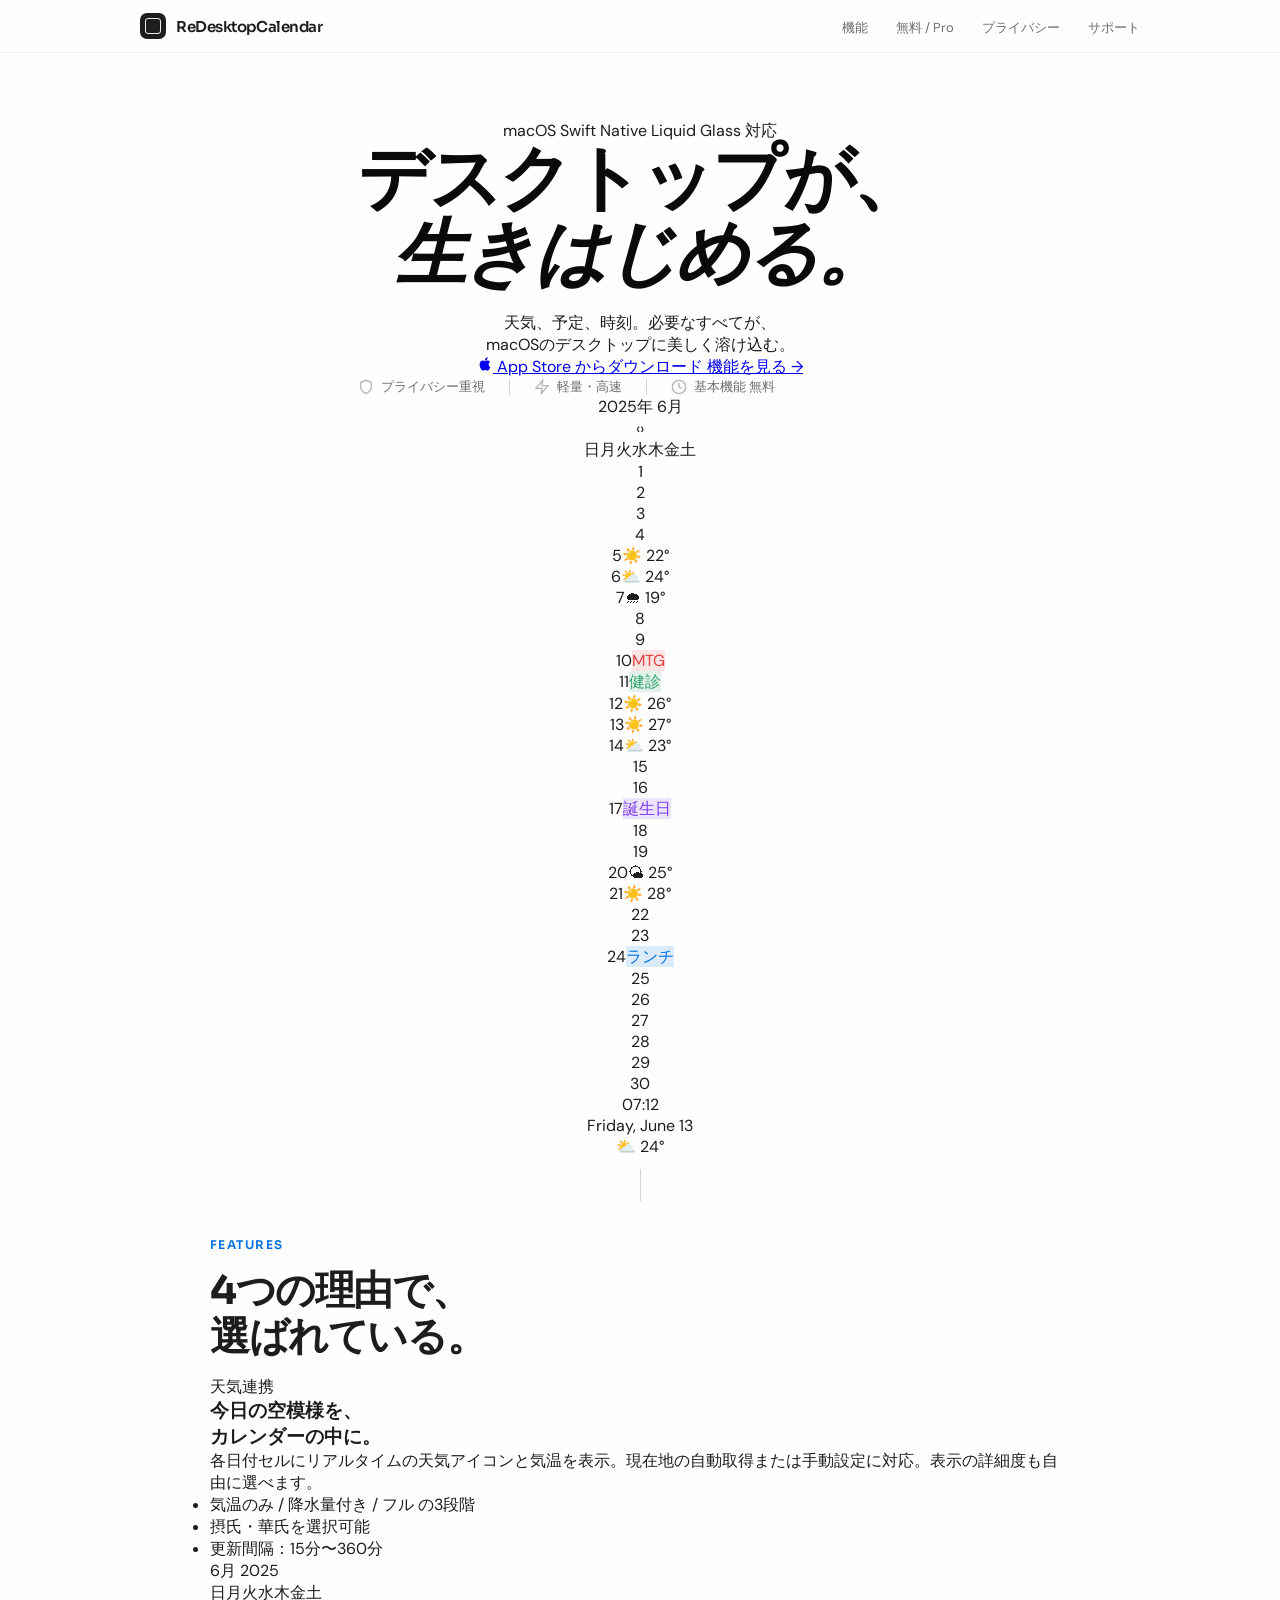
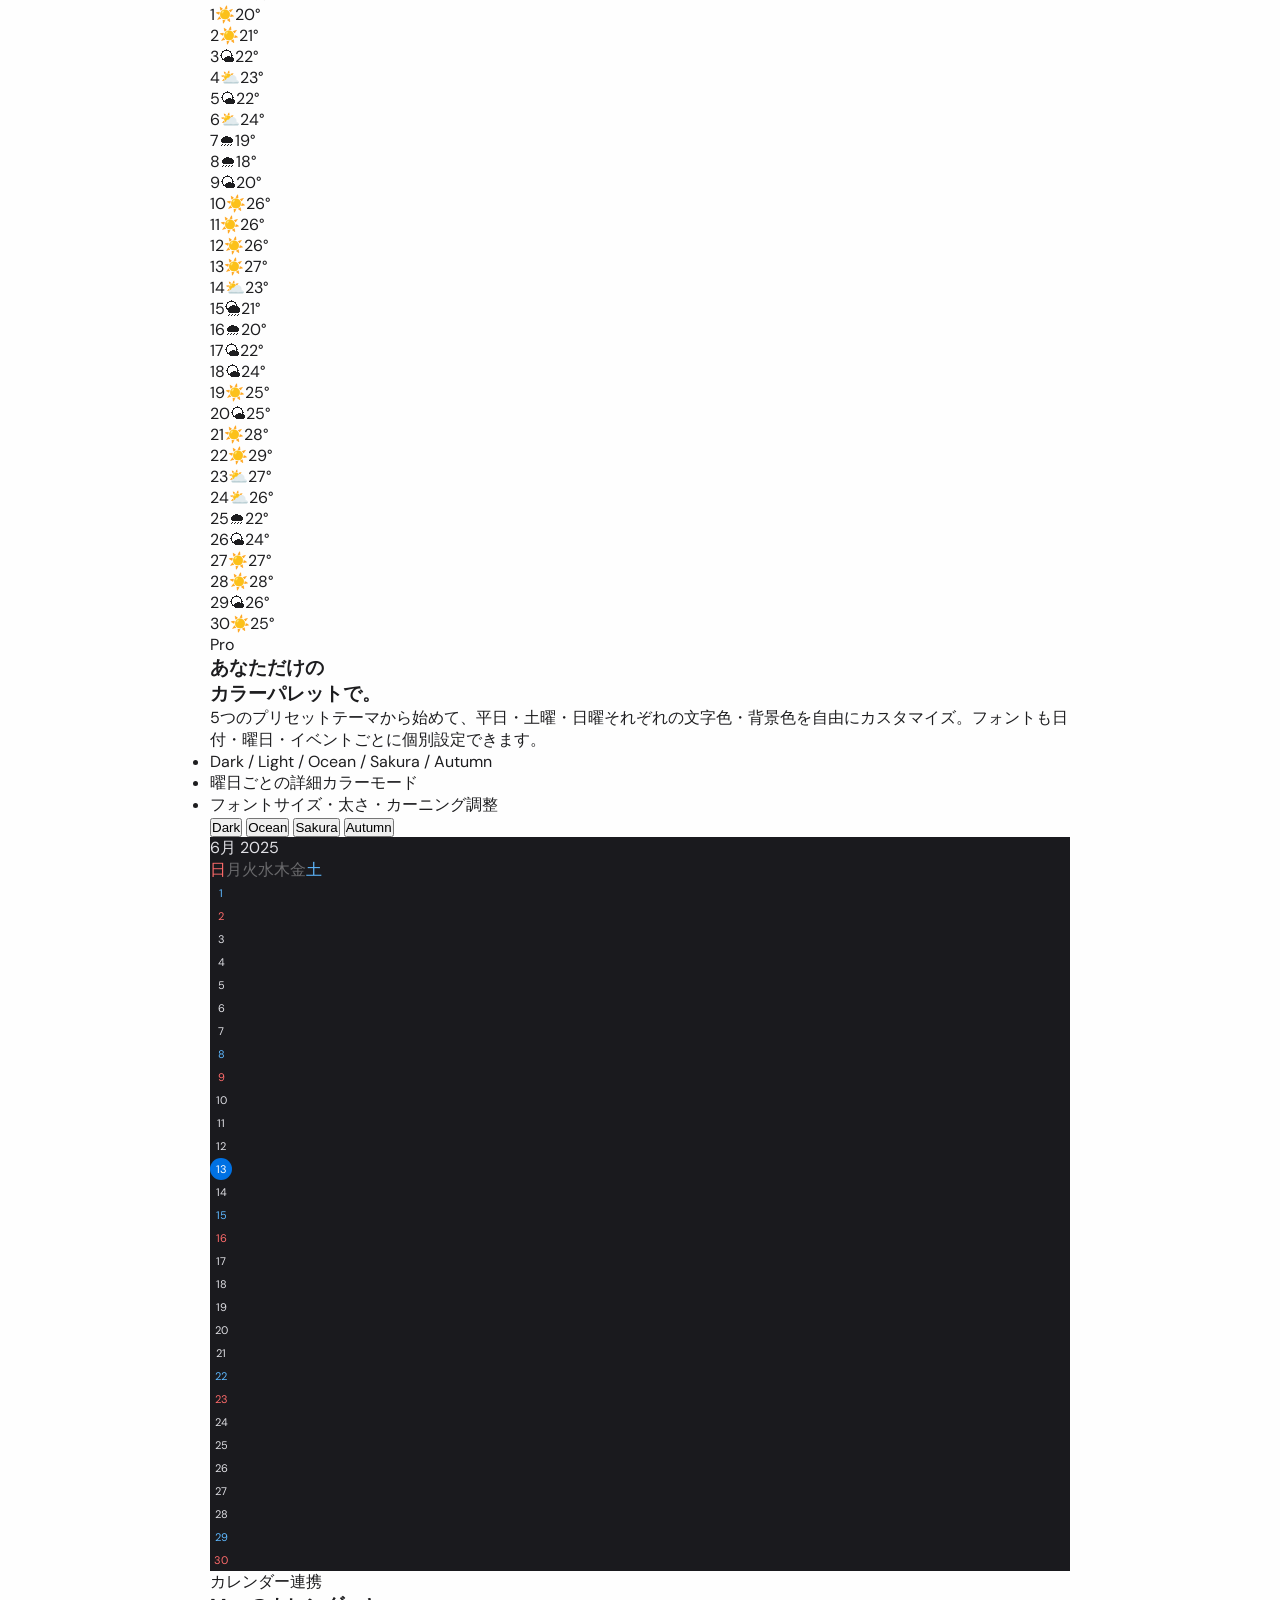
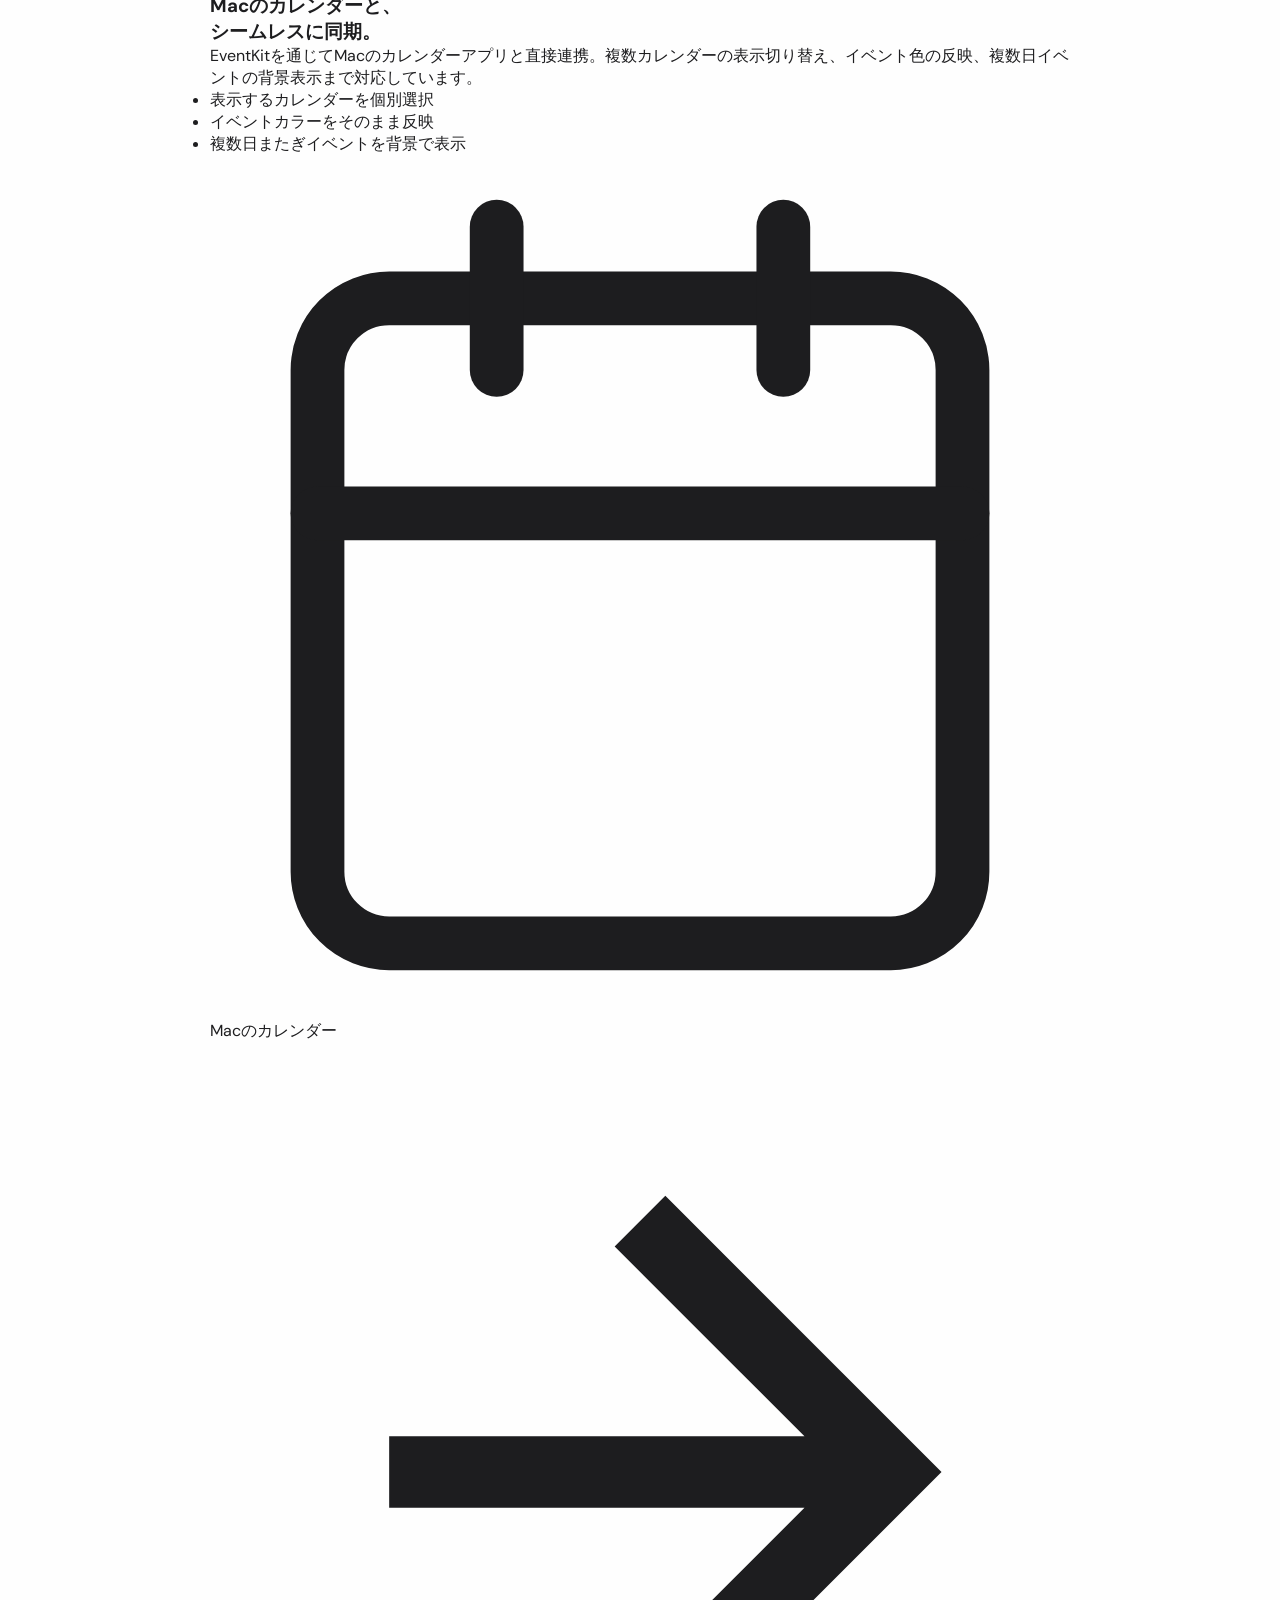
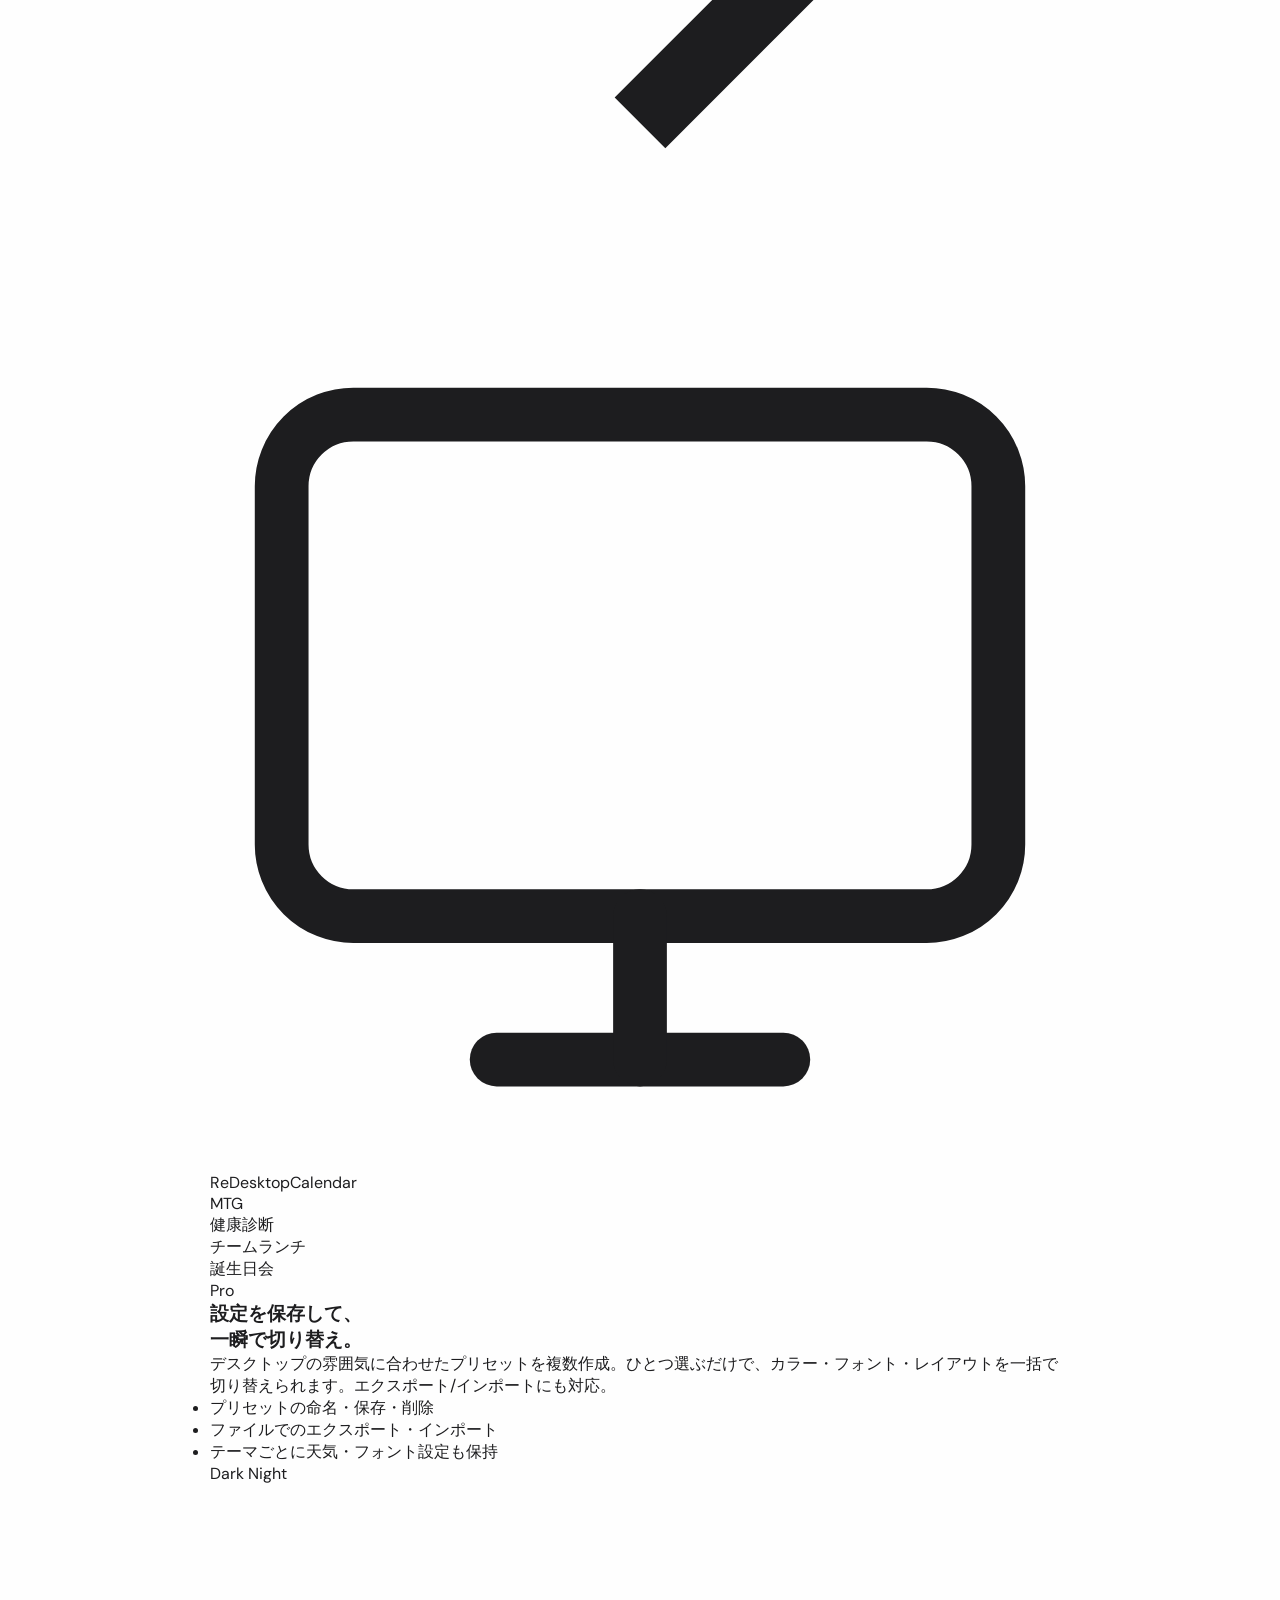
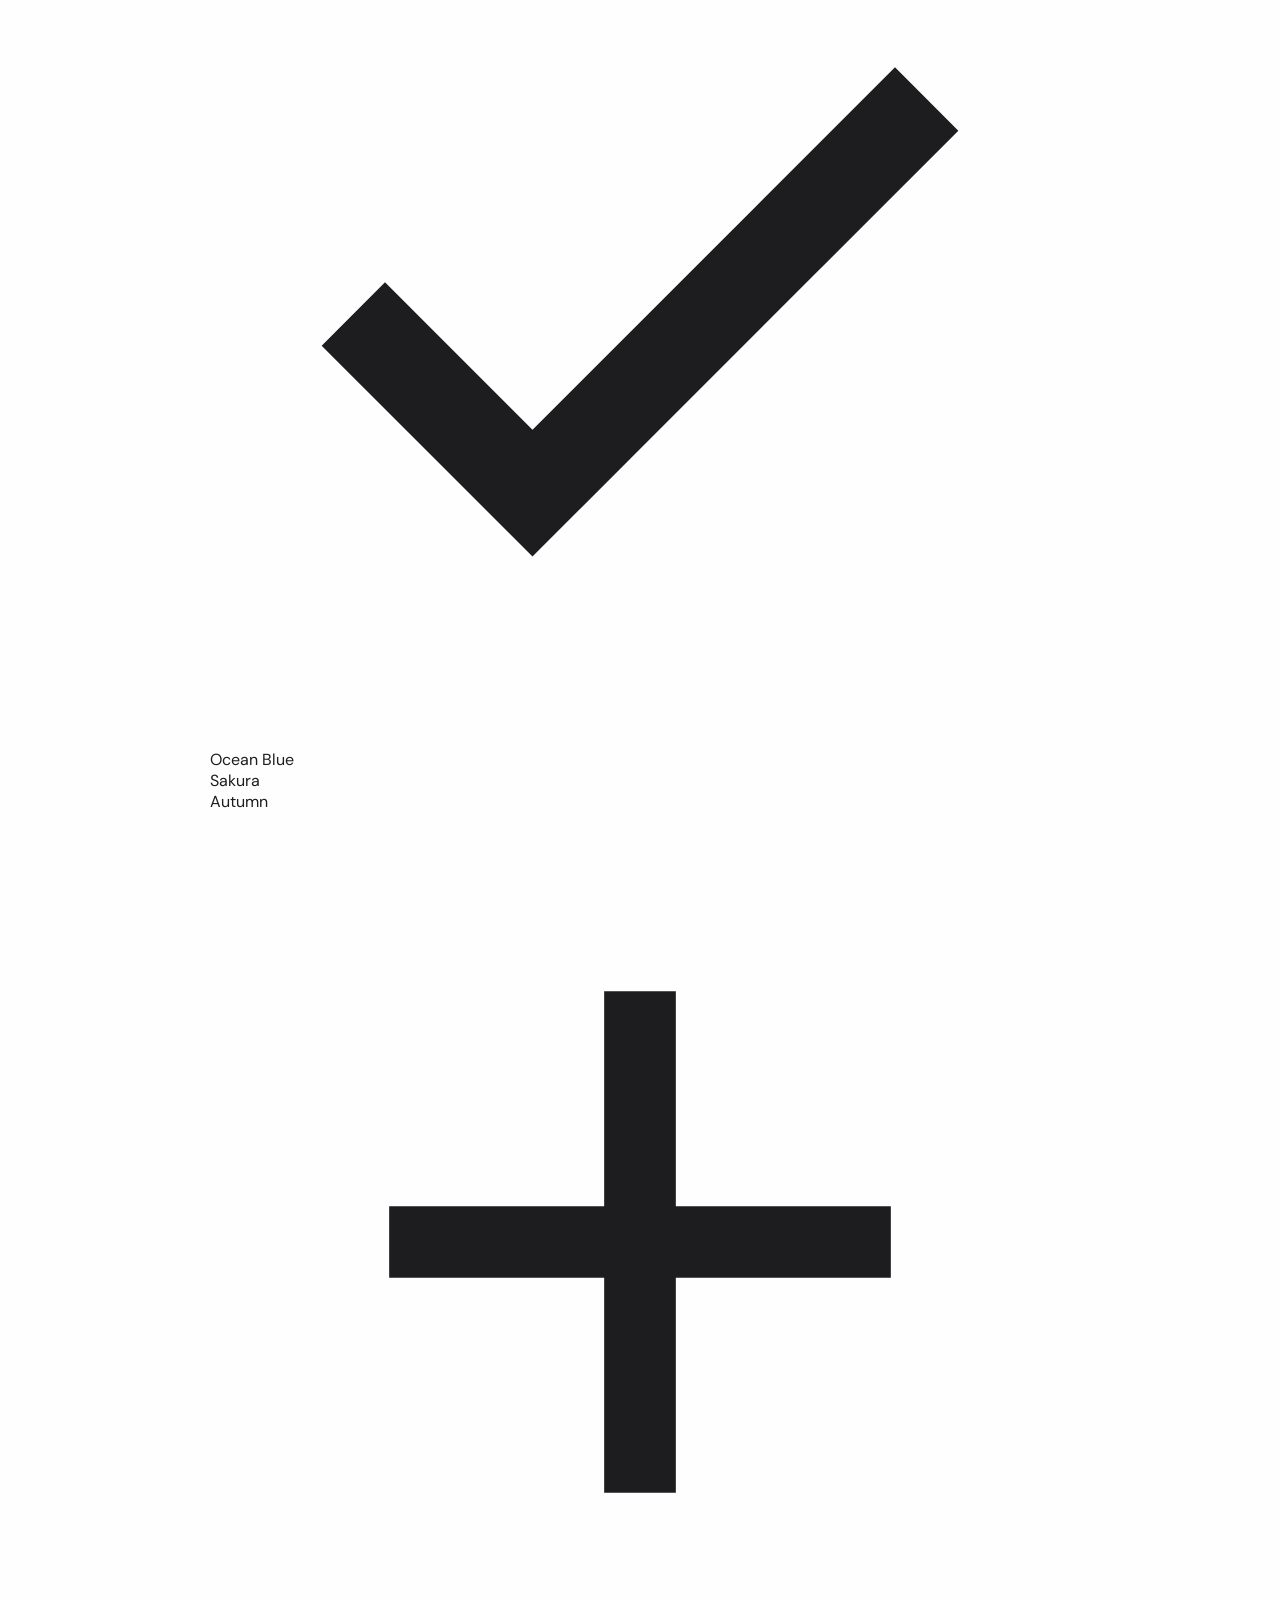
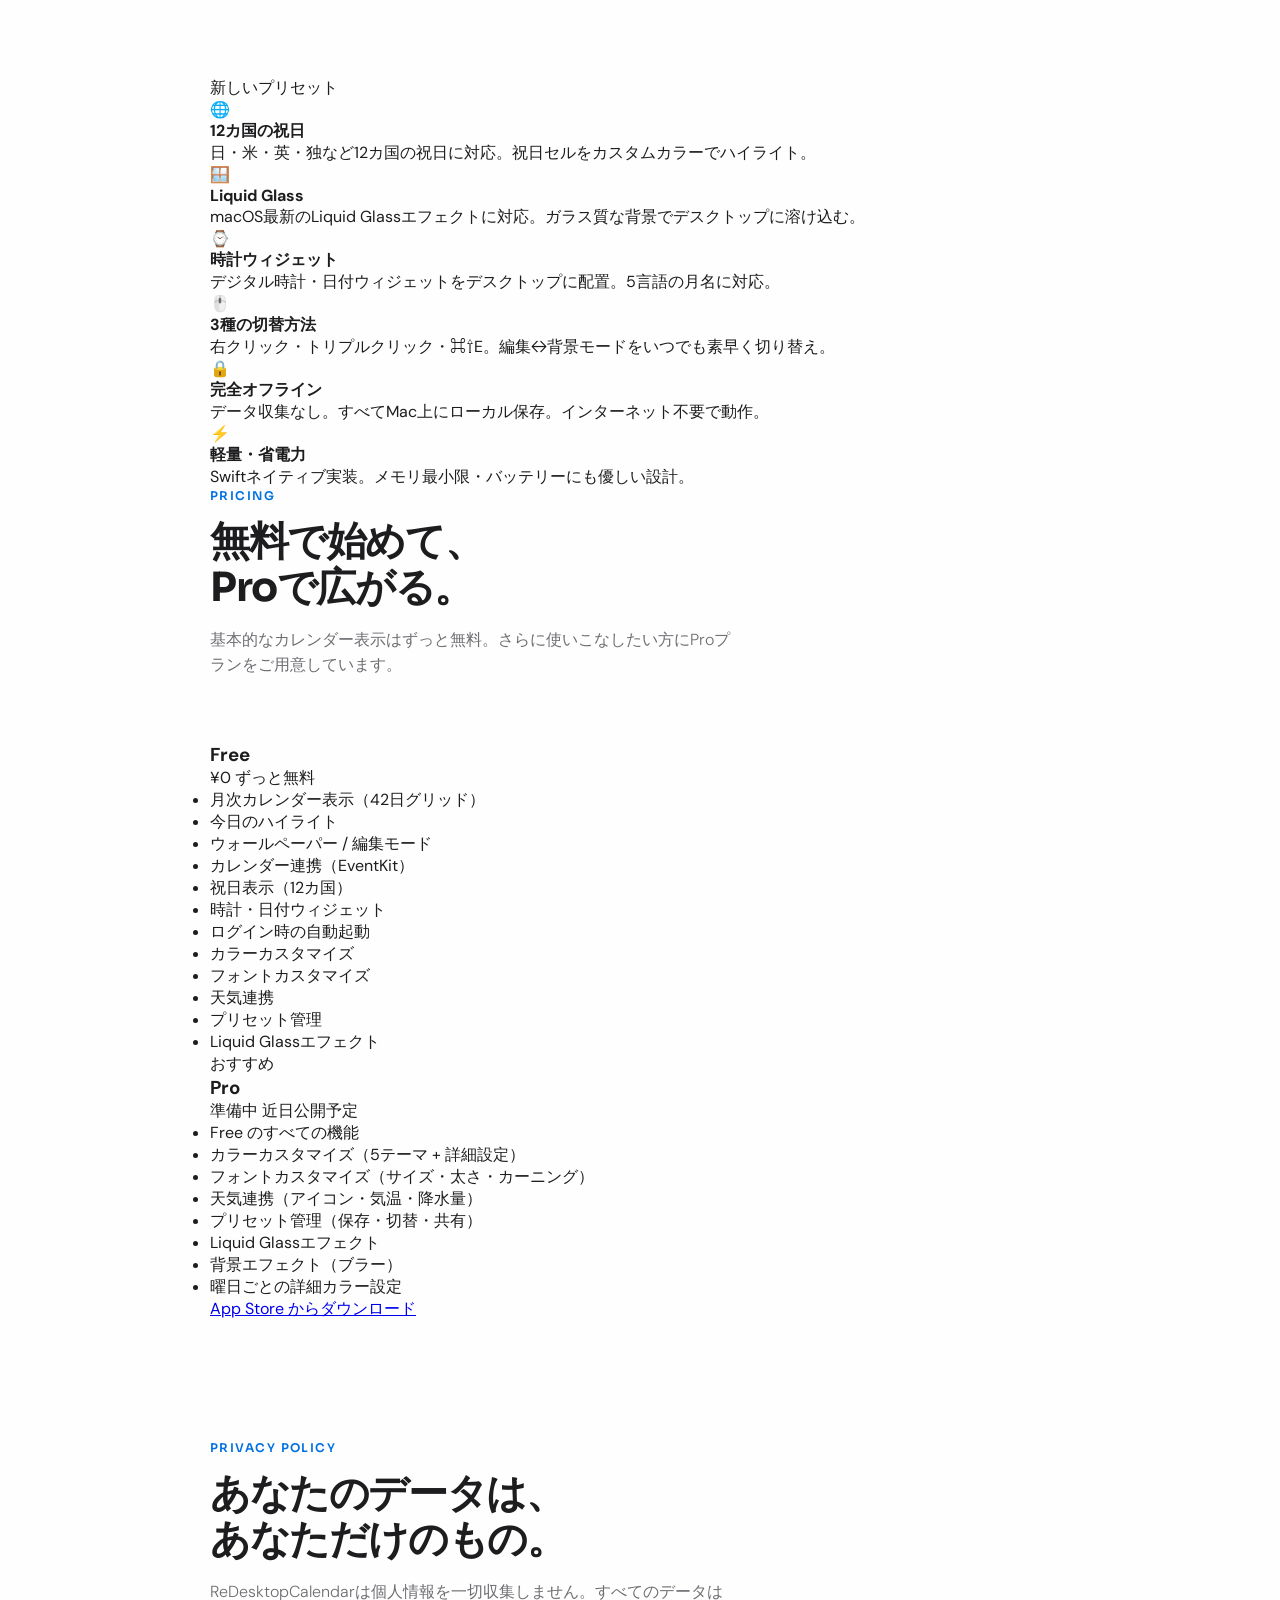
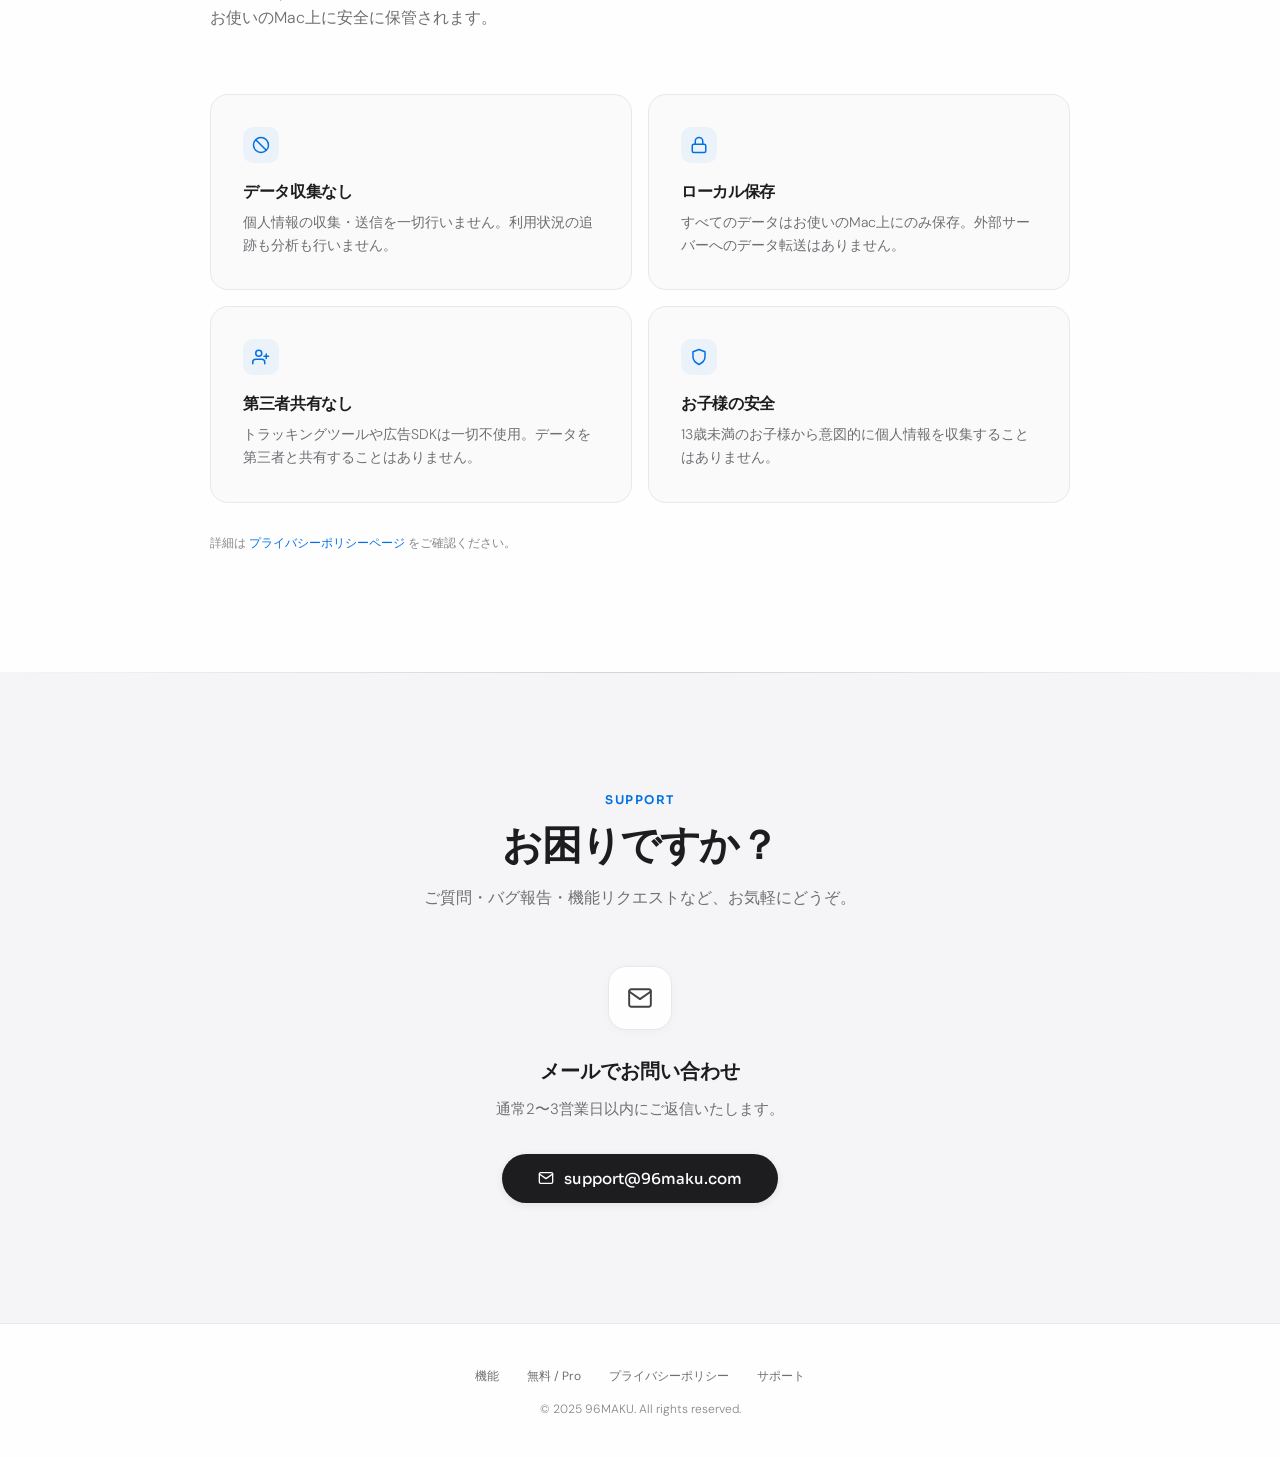
==== commit 4edb2b46: "Update print statement from 'Hello' to 'Goodbye'" ====
--- a/index.html
+++ b/index.html
@@ -3,8 +3,8 @@
 <head>
     <meta charset="UTF-8">
     <meta name="viewport" content="width=device-width, initial-scale=1.0">
-    <title>ReDesktopCalendar | 96MAKU</title>
-    <meta name="description" content="macOSのデスクトップに溶け込む、シンプルで美しいカレンダーアプリ。">
+    <title>ReDesktopCalendar | デスクトップに溶け込む、美しいカレンダー</title>
+    <meta name="description" content="天気連携・カラーカスタマイズ・カレンダー同期。macOSのデスクトップをもっと美しく、もっと賢く。">
     <link rel="preconnect" href="https://fonts.googleapis.com">
     <link rel="preconnect" href="https://fonts.gstatic.com" crossorigin>
     <link href="https://fonts.googleapis.com/css2?family=DM+Sans:ital,opsz,wght@0,9..40,300;0,9..40,400;0,9..40,500;0,9..40,600;0,9..40,700;1,9..40,300&family=Sora:wght@300;400;500;600;700&display=swap" rel="stylesheet">
@@ -20,61 +20,48 @@
             ReDesktopCalendar
         </a>
         <ul class="nav-links">
-            <li><a href="index.html#features">機能</a></li>
+            <li><a href="#features">機能</a></li>
+            <li><a href="#pricing">無料 / Pro</a></li>
             <li><a href="privacy.html">プライバシー</a></li>
             <li><a href="support.html">サポート</a></li>
         </ul>
         <button class="nav-hamburger" id="navHamburger" aria-label="メニューを開く">
-            <span></span>
-            <span></span>
-            <span></span>
+            <span></span><span></span><span></span>
         </button>
     </div>
 </nav>
 <div class="nav-drawer" id="navDrawer">
     <ul>
-        <li><a href="index.html#features">機能</a></li>
-        <li><a href="privacy.html">プライバシー</a></li>
+        <li><a href="#features">機能</a></li>
+        <li><a href="#pricing">無料 / Pro</a></li>
+        <li><a href="privacy.html">プライバシーポリシー</a></li>
         <li><a href="support.html">サポート</a></li>
     </ul>
 </div>
 
-<!-- Hero -->
+<!-- HERO -->
 <section class="hero">
-    <div class="hero-grid" id="heroGrid"></div>
+    <div class="hero-bg">
+        <div class="hero-orb hero-orb-1"></div>
+        <div class="hero-orb hero-orb-2"></div>
+        <div class="hero-orb hero-orb-3"></div>
+    </div>
     <div class="hero-content">
-        <div class="hero-app-icon">
-            <div class="hero-app-icon-inner">
-                <div class="icon-calendar">
-                    <div class="icon-calendar-header">
-                        <div class="icon-calendar-pin"></div>
-                        <div class="icon-calendar-pin"></div>
-                    </div>
-                    <div class="icon-calendar-body">
-                        <div class="icon-calendar-dot"></div>
-                        <div class="icon-calendar-dot"></div>
-                        <div class="icon-calendar-dot"></div>
-                        <div class="icon-calendar-dot"></div>
-                        <div class="icon-calendar-dot"></div>
-                        <div class="icon-calendar-dot today"></div>
-                        <div class="icon-calendar-dot"></div>
-                        <div class="icon-calendar-dot"></div>
-                        <div class="icon-calendar-dot"></div>
-                        <div class="icon-calendar-dot"></div>
-                        <div class="icon-calendar-dot"></div>
-                        <div class="icon-calendar-dot"></div>
-                    </div>
-                </div>
-            </div>
-        </div>
-        <h1>ReDesktopCalendar</h1>
-        <p class="tagline">macOSのデスクトップに溶け込む、<br>シンプルで美しいカレンダーアプリ。</p>
+        <div class="hero-eyebrow">
+            <span class="hero-badge">macOS</span>
+            <span class="hero-badge">Swift Native</span>
+            <span class="hero-badge hero-badge-new">Liquid Glass 対応</span>
+        </div>
+        <h1 class="hero-title">デスクトップが、<br><em>生きはじめる。</em></h1>
+        <p class="hero-sub">天気、予定、時刻。必要なすべてが、<br class="br-desktop">macOSのデスクトップに美しく溶け込む。</p>
+        <div class="hero-cta">
+            <a href="#" class="btn-primary">
+                <svg width="16" height="16" viewBox="0 0 24 24" fill="currentColor"><path d="M18.71 19.5c-.83 1.24-1.71 2.45-3.05 2.47-1.34.03-1.77-.79-3.29-.79-1.53 0-2 .77-3.27.82-1.31.05-2.3-1.32-3.14-2.53C4.25 17 2.94 12.45 4.7 9.39c.87-1.52 2.43-2.48 4.12-2.51 1.28-.02 2.5.87 3.29.87.78 0 2.26-1.07 3.8-.91.65.03 2.47.26 3.64 1.98-.09.06-2.17 1.28-2.15 3.81.03 3.02 2.65 4.03 2.68 4.04-.03.07-.42 1.44-1.38 2.83M13 3.5c.73-.83 1.94-1.46 2.94-1.5.13 1.17-.34 2.35-1.04 3.19-.69.85-1.83 1.51-2.95 1.42-.15-1.15.41-2.35 1.05-3.11z"/></svg>
+                App Store からダウンロード
+            </a>
+            <a href="#features" class="btn-ghost">機能を見る →</a>
+        </div>
         <div class="hero-meta">
-            <div class="meta-chip">
-                <svg viewBox="0 0 24 24" fill="none" stroke="currentColor" stroke-width="2"><path d="M12 2C6.477 2 2 6.477 2 12s4.477 10 10 10 10-4.477 10-10S17.523 2 12 2z"/><path d="M16.24 7.76l-2.12 6.36-6.36 2.12 2.12-6.36 6.36-2.12z"/></svg>
-                macOS Native
-            </div>
-            <div class="meta-divider"></div>
             <div class="meta-chip">
                 <svg viewBox="0 0 24 24" fill="none" stroke="currentColor" stroke-width="2"><path d="M12 22s8-4 8-10V5l-8-3-8 3v7c0 6 8 10 8 10z"/></svg>
                 プライバシー重視
@@ -84,144 +71,335 @@
                 <svg viewBox="0 0 24 24" fill="none" stroke="currentColor" stroke-width="2"><polygon points="13 2 3 14 12 14 11 22 21 10 12 10 13 2"/></svg>
                 軽量・高速
             </div>
-        </div>
-    </div>
+            <div class="meta-divider"></div>
+            <div class="meta-chip">
+                <svg viewBox="0 0 24 24" fill="none" stroke="currentColor" stroke-width="2"><circle cx="12" cy="12" r="10"/><polyline points="12 6 12 12 16 14"/></svg>
+                基本機能 無料
+            </div>
+        </div>
+    </div>
+
+    <!-- Hero mock desktop -->
+    <div class="hero-mock-wrap">
+        <div class="hero-mock">
+            <div class="mock-desktop">
+                <div class="mock-wallpaper"><div class="mock-wp-grad"></div></div>
+                <div class="mock-calendar-widget">
+                    <div class="mock-cal-header">
+                        <span class="mock-cal-month">2025年 6月</span>
+                        <div class="mock-cal-nav"><span>‹</span><span>›</span></div>
+                    </div>
+                    <div class="mock-cal-dow">
+                        <span>日</span><span>月</span><span>火</span><span>水</span><span>木</span><span>金</span><span>土</span>
+                    </div>
+                    <div class="mock-cal-grid" id="mockCalGrid"></div>
+                </div>
+                <div class="mock-clock-widget">
+                    <div class="mock-time" id="mockTime">10:42</div>
+                    <div class="mock-date-small">Friday, June 13</div>
+                </div>
+                <div class="mock-weather-badge">
+                    <span class="mock-weather-icon">⛅</span>
+                    <span class="mock-weather-temp">24°</span>
+                </div>
+            </div>
+        </div>
+    </div>
+
     <div class="scroll-hint"><div class="scroll-line"></div></div>
 </section>
 
-<!-- Features -->
-<section class="section-feature" id="features">
+<!-- FEATURES -->
+<section class="section-features" id="features">
     <div class="section-wrap">
         <p class="section-eyebrow reveal">Features</p>
-        <h2 class="section-heading reveal">デスクトップに、<br>いつでもカレンダーを。</h2>
-        <p class="section-sub reveal">必要なときにすぐ確認できる。操作も直感的。macOSのためにデザインされた、ストレスフリーなカレンダー体験。</p>
-
-        <div class="feature-highlight reveal">
-            <div class="feature-visual">
-                <!-- screenshot.png をリポジトリに追加してください -->
-                <img src="screenshot.png" alt="ReDesktopCalendar プレビュー"
-                     onerror="this.style.display='none'; this.nextElementSibling.style.display='flex';">
-                <div class="placeholder" style="display:none;">
-                    <div class="placeholder-icon">
-                        <svg viewBox="0 0 24 24" fill="none" stroke="currentColor" stroke-width="1.8" stroke-linecap="round" stroke-linejoin="round"><rect x="3" y="4" width="18" height="18" rx="2" ry="2"/><line x1="16" y1="2" x2="16" y2="6"/><line x1="8" y1="2" x2="8" y2="6"/><line x1="3" y1="10" x2="21" y2="10"/></svg>
-                    </div>
-                    <span class="placeholder-text">App Screenshot</span>
-                </div>
-            </div>
-            <div class="feature-text">
-                <h3>デスクトップに常駐する<br>美しいカレンダー</h3>
-                <p>アプリを開かなくても、デスクトップに常にカレンダーが表示されます。ウィンドウの邪魔にならず、必要な情報にすぐアクセスできます。</p>
-            </div>
-        </div>
-
-        <div class="feature-highlight reveal" style="direction: rtl;">
-            <div class="feature-text" style="direction: ltr;">
-                <h3>トリプルクリックで<br>モード切り替え</h3>
-                <p>トリプルクリックするだけで「編集モード」と「背景モード」を瞬時に切り替え。使いたいときだけ操作可能に、それ以外は背景に溶け込みます。</p>
-            </div>
-            <div class="demo-interaction" style="direction: ltr;">
-                <div class="demo-mode-label">Mode</div>
-                <div class="demo-mode-switch">
-                    <div class="demo-mode-btn active" id="btnEdit">編集モード</div>
-                    <div class="demo-mode-btn" id="btnBg">背景モード</div>
-                </div>
-                <div class="demo-hint">トリプルクリックで切り替え</div>
-                <div class="demo-cursor">
-                    <svg viewBox="0 0 24 24" fill="white"><path d="M4 1L4 18L8.5 13.5L13 21L16 19.5L11.5 12L18 12Z"/></svg>
-                </div>
-            </div>
-        </div>
-
-        <div class="feature-mini-grid">
-            <div class="feature-mini reveal reveal-delay-1">
-                <h4>Swiftネイティブ</h4>
-                <p>macOS純正技術で構築。メモリ使用量も最小限で、バッテリーにも優しい設計。</p>
-            </div>
-            <div class="feature-mini reveal reveal-delay-2">
-                <h4>ミニマルUI</h4>
-                <p>情報を見やすく、かつデスクトップの美しさを損なわない洗練されたインターフェース。</p>
-            </div>
-            <div class="feature-mini reveal reveal-delay-3">
+        <h2 class="section-heading reveal">4つの理由で、<br>選ばれている。</h2>
+    </div>
+
+    <!-- Feature 1: Weather -->
+    <div class="feature-row reveal">
+        <div class="feature-row-inner section-wrap">
+            <div class="feature-row-text">
+                <div class="feature-tag">天気連携</div>
+                <h3>今日の空模様を、<br>カレンダーの中に。</h3>
+                <p>各日付セルにリアルタイムの天気アイコンと気温を表示。現在地の自動取得または手動設定に対応。表示の詳細度も自由に選べます。</p>
+                <ul class="feature-bullets">
+                    <li>気温のみ / 降水量付き / フル の3段階</li>
+                    <li>摂氏・華氏を選択可能</li>
+                    <li>更新間隔：15分〜360分</li>
+                </ul>
+            </div>
+            <div class="feature-row-visual">
+                <div class="fv-weather">
+                    <div class="fv-weather-cal">
+                        <div class="fv-weather-header">
+                            <span class="fv-weather-month">6月 2025</span>
+                        </div>
+                        <div class="fv-weather-dow">
+                            <span>日</span><span>月</span><span>火</span><span>水</span><span>木</span><span>金</span><span>土</span>
+                        </div>
+                        <div class="fv-weather-grid" id="weatherCalGrid"></div>
+                    </div>
+                </div>
+            </div>
+        </div>
+    </div>
+
+    <!-- Feature 2: Color & Font -->
+    <div class="feature-row feature-row-flip reveal">
+        <div class="feature-row-inner section-wrap">
+            <div class="feature-row-text">
+                <div class="feature-tag feature-tag-pro">Pro</div>
+                <h3>あなただけの<br>カラーパレットで。</h3>
+                <p>5つのプリセットテーマから始めて、平日・土曜・日曜それぞれの文字色・背景色を自由にカスタマイズ。フォントも日付・曜日・イベントごとに個別設定できます。</p>
+                <ul class="feature-bullets">
+                    <li>Dark / Light / Ocean / Sakura / Autumn</li>
+                    <li>曜日ごとの詳細カラーモード</li>
+                    <li>フォントサイズ・太さ・カーニング調整</li>
+                </ul>
+            </div>
+            <div class="feature-row-visual">
+                <div class="fv-themes">
+                    <div class="fv-theme-selector">
+                        <button class="fv-theme-btn active" data-theme="dark">Dark</button>
+                        <button class="fv-theme-btn" data-theme="ocean">Ocean</button>
+                        <button class="fv-theme-btn" data-theme="sakura">Sakura</button>
+                        <button class="fv-theme-btn" data-theme="autumn">Autumn</button>
+                    </div>
+                    <div class="fv-theme-preview" id="themePreview">
+                        <div class="fv-preview-cal">
+                            <div class="fv-preview-header">
+                                <span class="fv-preview-month">6月 2025</span>
+                            </div>
+                            <div class="fv-preview-dow">
+                                <span>日</span><span>月</span><span>火</span><span>水</span><span>木</span><span>金</span><span>土</span>
+                            </div>
+                            <div class="fv-preview-grid" id="themeCalGrid"></div>
+                        </div>
+                    </div>
+                </div>
+            </div>
+        </div>
+    </div>
+
+    <!-- Feature 3: Calendar Sync -->
+    <div class="feature-row reveal">
+        <div class="feature-row-inner section-wrap">
+            <div class="feature-row-text">
+                <div class="feature-tag">カレンダー連携</div>
+                <h3>Macのカレンダーと、<br>シームレスに同期。</h3>
+                <p>EventKitを通じてMacのカレンダーアプリと直接連携。複数カレンダーの表示切り替え、イベント色の反映、複数日イベントの背景表示まで対応しています。</p>
+                <ul class="feature-bullets">
+                    <li>表示するカレンダーを個別選択</li>
+                    <li>イベントカラーをそのまま反映</li>
+                    <li>複数日またぎイベントを背景で表示</li>
+                </ul>
+            </div>
+            <div class="feature-row-visual">
+                <div class="fv-sync">
+                    <div class="fv-sync-inner">
+                        <div class="fv-sync-card">
+                            <div class="fv-sync-icon">
+                                <svg viewBox="0 0 24 24" fill="none" stroke="currentColor" stroke-width="1.5" stroke-linecap="round"><rect x="3" y="4" width="18" height="18" rx="2"/><line x1="16" y1="2" x2="16" y2="6"/><line x1="8" y1="2" x2="8" y2="6"/><line x1="3" y1="10" x2="21" y2="10"/></svg>
+                            </div>
+                            <div class="fv-sync-label">Macのカレンダー</div>
+                        </div>
+                        <div class="fv-sync-arrow">
+                            <div class="fv-arrow-line"></div>
+                            <svg viewBox="0 0 24 24" fill="none" stroke="currentColor" stroke-width="2"><path d="M5 12h14M12 5l7 7-7 7"/></svg>
+                        </div>
+                        <div class="fv-sync-card fv-sync-card-app">
+                            <div class="fv-sync-icon fv-sync-icon-app">
+                                <svg viewBox="0 0 24 24" fill="none" stroke="currentColor" stroke-width="1.5" stroke-linecap="round"><rect x="2" y="3" width="20" height="14" rx="2"/><line x1="8" y1="21" x2="16" y2="21"/><line x1="12" y1="17" x2="12" y2="21"/></svg>
+                            </div>
+                            <div class="fv-sync-label">ReDesktopCalendar</div>
+                        </div>
+                    </div>
+                    <div class="fv-sync-events">
+                        <div class="fv-sync-event" style="--ec:#e34040">MTG</div>
+                        <div class="fv-sync-event" style="--ec:#30a46c">健康診断</div>
+                        <div class="fv-sync-event" style="--ec:#0071e3">チームランチ</div>
+                        <div class="fv-sync-event" style="--ec:#7c3aed">誕生日会</div>
+                    </div>
+                </div>
+            </div>
+        </div>
+    </div>
+
+    <!-- Feature 4: Preset -->
+    <div class="feature-row feature-row-flip reveal">
+        <div class="feature-row-inner section-wrap">
+            <div class="feature-row-text">
+                <div class="feature-tag feature-tag-pro">Pro</div>
+                <h3>設定を保存して、<br>一瞬で切り替え。</h3>
+                <p>デスクトップの雰囲気に合わせたプリセットを複数作成。ひとつ選ぶだけで、カラー・フォント・レイアウトを一括で切り替えられます。エクスポート/インポートにも対応。</p>
+                <ul class="feature-bullets">
+                    <li>プリセットの命名・保存・削除</li>
+                    <li>ファイルでのエクスポート・インポート</li>
+                    <li>テーマごとに天気・フォント設定も保持</li>
+                </ul>
+            </div>
+            <div class="feature-row-visual">
+                <div class="fv-preset">
+                    <div class="fv-preset-list">
+                        <div class="fv-preset-item fv-preset-active">
+                            <div class="fv-preset-swatch" style="background:linear-gradient(135deg,#1a1a1e,#2d2d32)"></div>
+                            <span>Dark Night</span>
+                            <svg class="fv-preset-check" viewBox="0 0 24 24" fill="none" stroke="currentColor" stroke-width="2.5"><polyline points="20 6 9 17 4 12"/></svg>
+                        </div>
+                        <div class="fv-preset-item">
+                            <div class="fv-preset-swatch" style="background:linear-gradient(135deg,#0a4a8a,#1a6fa8)"></div>
+                            <span>Ocean Blue</span>
+                        </div>
+                        <div class="fv-preset-item">
+                            <div class="fv-preset-swatch" style="background:linear-gradient(135deg,#f5a0b0,#e8c4cc)"></div>
+                            <span>Sakura</span>
+                        </div>
+                        <div class="fv-preset-item">
+                            <div class="fv-preset-swatch" style="background:linear-gradient(135deg,#8b4513,#d2691e)"></div>
+                            <span>Autumn</span>
+                        </div>
+                        <div class="fv-preset-add">
+                            <svg viewBox="0 0 24 24" fill="none" stroke="currentColor" stroke-width="2"><line x1="12" y1="5" x2="12" y2="19"/><line x1="5" y1="12" x2="19" y2="12"/></svg>
+                            新しいプリセット
+                        </div>
+                    </div>
+                </div>
+            </div>
+        </div>
+    </div>
+
+    <!-- Mini grid -->
+    <div class="section-wrap">
+        <div class="mini-features reveal">
+            <div class="mini-feature">
+                <div class="mini-feature-icon">🌐</div>
+                <h4>12カ国の祝日</h4>
+                <p>日・米・英・独など12カ国の祝日に対応。祝日セルをカスタムカラーでハイライト。</p>
+            </div>
+            <div class="mini-feature">
+                <div class="mini-feature-icon">🪟</div>
+                <h4>Liquid Glass</h4>
+                <p>macOS最新のLiquid Glassエフェクトに対応。ガラス質な背景でデスクトップに溶け込む。</p>
+            </div>
+            <div class="mini-feature">
+                <div class="mini-feature-icon">⌚</div>
+                <h4>時計ウィジェット</h4>
+                <p>デジタル時計・日付ウィジェットをデスクトップに配置。5言語の月名に対応。</p>
+            </div>
+            <div class="mini-feature">
+                <div class="mini-feature-icon">🖱️</div>
+                <h4>3種の切替方法</h4>
+                <p>右クリック・トリプルクリック・⌘⇧E。編集↔背景モードをいつでも素早く切り替え。</p>
+            </div>
+            <div class="mini-feature">
+                <div class="mini-feature-icon">🔒</div>
                 <h4>完全オフライン</h4>
-                <p>インターネット接続不要。すべてのデータはローカルに保存されます。</p>
+                <p>データ収集なし。すべてMac上にローカル保存。インターネット不要で動作。</p>
+            </div>
+            <div class="mini-feature">
+                <div class="mini-feature-icon">⚡</div>
+                <h4>軽量・省電力</h4>
+                <p>Swiftネイティブ実装。メモリ最小限・バッテリーにも優しい設計。</p>
             </div>
         </div>
     </div>
 </section>
 
-<!-- Privacy -->
+<!-- PRICING -->
+<section class="section-pricing" id="pricing">
+    <div class="section-wrap">
+        <p class="section-eyebrow reveal">Pricing</p>
+        <h2 class="section-heading reveal">無料で始めて、<br>Proで広がる。</h2>
+        <p class="section-sub reveal">基本的なカレンダー表示はずっと無料。さらに使いこなしたい方にProプランをご用意しています。</p>
+
+        <div class="pricing-grid reveal">
+            <div class="pricing-card">
+                <div class="pricing-card-header">
+                    <h3>Free</h3>
+                    <div class="pricing-price">
+                        <span class="pricing-amount">¥0</span>
+                        <span class="pricing-period">ずっと無料</span>
+                    </div>
+                </div>
+                <ul class="pricing-list">
+                    <li class="yes">月次カレンダー表示（42日グリッド）</li>
+                    <li class="yes">今日のハイライト</li>
+                    <li class="yes">ウォールペーパー / 編集モード</li>
+                    <li class="yes">カレンダー連携（EventKit）</li>
+                    <li class="yes">祝日表示（12カ国）</li>
+                    <li class="yes">時計・日付ウィジェット</li>
+                    <li class="yes">ログイン時の自動起動</li>
+                    <li class="no">カラーカスタマイズ</li>
+                    <li class="no">フォントカスタマイズ</li>
+                    <li class="no">天気連携</li>
+                    <li class="no">プリセット管理</li>
+                    <li class="no">Liquid Glassエフェクト</li>
+                </ul>
+            </div>
+            <div class="pricing-card pricing-card-pro">
+                <div class="pricing-card-badge">おすすめ</div>
+                <div class="pricing-card-header">
+                    <h3>Pro</h3>
+                    <div class="pricing-price">
+                        <span class="pricing-amount">準備中</span>
+                        <span class="pricing-period">近日公開予定</span>
+                    </div>
+                </div>
+                <ul class="pricing-list">
+                    <li class="yes">Free のすべての機能</li>
+                    <li class="yes pro-item">カラーカスタマイズ（5テーマ + 詳細設定）</li>
+                    <li class="yes pro-item">フォントカスタマイズ（サイズ・太さ・カーニング）</li>
+                    <li class="yes pro-item">天気連携（アイコン・気温・降水量）</li>
+                    <li class="yes pro-item">プリセット管理（保存・切替・共有）</li>
+                    <li class="yes pro-item">Liquid Glassエフェクト</li>
+                    <li class="yes pro-item">背景エフェクト（ブラー）</li>
+                    <li class="yes pro-item">曜日ごとの詳細カラー設定</li>
+                </ul>
+                <a href="#" class="btn-primary btn-full">App Store からダウンロード</a>
+            </div>
+        </div>
+    </div>
+</section>
+
+<!-- PRIVACY -->
 <section class="section-privacy" id="privacy">
     <div class="section-wrap">
         <p class="section-eyebrow reveal">Privacy Policy</p>
         <h2 class="section-heading reveal">あなたのデータは、<br>あなただけのもの。</h2>
         <p class="section-sub reveal">ReDesktopCalendarは個人情報を一切収集しません。すべてのデータはお使いのMac上に安全に保管されます。</p>
-
         <div class="privacy-grid">
             <div class="privacy-card reveal reveal-delay-1">
-                <div class="privacy-icon">
-                    <svg viewBox="0 0 24 24" fill="none" stroke="currentColor" stroke-width="2" stroke-linecap="round" stroke-linejoin="round"><circle cx="12" cy="12" r="10"/><line x1="4.93" y1="4.93" x2="19.07" y2="19.07"/></svg>
-                </div>
+                <div class="privacy-icon"><svg viewBox="0 0 24 24" fill="none" stroke="currentColor" stroke-width="2" stroke-linecap="round" stroke-linejoin="round"><circle cx="12" cy="12" r="10"/><line x1="4.93" y1="4.93" x2="19.07" y2="19.07"/></svg></div>
                 <h3>データ収集なし</h3>
                 <p>個人情報の収集・送信を一切行いません。利用状況の追跡も分析も行いません。</p>
             </div>
             <div class="privacy-card reveal reveal-delay-2">
-                <div class="privacy-icon">
-                    <svg viewBox="0 0 24 24" fill="none" stroke="currentColor" stroke-width="2" stroke-linecap="round" stroke-linejoin="round"><rect x="3" y="11" width="18" height="11" rx="2" ry="2"/><path d="M7 11V7a5 5 0 0 1 10 0v4"/></svg>
-                </div>
+                <div class="privacy-icon"><svg viewBox="0 0 24 24" fill="none" stroke="currentColor" stroke-width="2" stroke-linecap="round" stroke-linejoin="round"><rect x="3" y="11" width="18" height="11" rx="2" ry="2"/><path d="M7 11V7a5 5 0 0 1 10 0v4"/></svg></div>
                 <h3>ローカル保存</h3>
                 <p>すべてのデータはお使いのMac上にのみ保存。外部サーバーへのデータ転送はありません。</p>
             </div>
             <div class="privacy-card reveal reveal-delay-3">
-                <div class="privacy-icon">
-                    <svg viewBox="0 0 24 24" fill="none" stroke="currentColor" stroke-width="2" stroke-linecap="round" stroke-linejoin="round"><path d="M17 21v-2a4 4 0 0 0-4-4H5a4 4 0 0 0-4 4v2"/><circle cx="9" cy="7" r="4"/><line x1="19" y1="8" x2="19" y2="14"/><line x1="22" y1="11" x2="16" y2="11"/></svg>
-                </div>
+                <div class="privacy-icon"><svg viewBox="0 0 24 24" fill="none" stroke="currentColor" stroke-width="2" stroke-linecap="round" stroke-linejoin="round"><path d="M17 21v-2a4 4 0 0 0-4-4H5a4 4 0 0 0-4 4v2"/><circle cx="9" cy="7" r="4"/><line x1="19" y1="8" x2="19" y2="14"/><line x1="22" y1="11" x2="16" y2="11"/></svg></div>
                 <h3>第三者共有なし</h3>
                 <p>トラッキングツールや広告SDKは一切不使用。データを第三者と共有することはありません。</p>
             </div>
             <div class="privacy-card reveal reveal-delay-4">
-                <div class="privacy-icon">
-                    <svg viewBox="0 0 24 24" fill="none" stroke="currentColor" stroke-width="2" stroke-linecap="round" stroke-linejoin="round"><path d="M12 22s8-4 8-10V5l-8-3-8 3v7c0 6 8 10 8 10z"/></svg>
-                </div>
+                <div class="privacy-icon"><svg viewBox="0 0 24 24" fill="none" stroke="currentColor" stroke-width="2" stroke-linecap="round" stroke-linejoin="round"><path d="M12 22s8-4 8-10V5l-8-3-8 3v7c0 6 8 10 8 10z"/></svg></div>
                 <h3>お子様の安全</h3>
                 <p>13歳未満のお子様から意図的に個人情報を収集することはありません。</p>
             </div>
         </div>
-
-        <div class="privacy-full reveal">
-            <button class="privacy-full-toggle" id="policyToggle" onclick="togglePolicy()">
-                プライバシーポリシー全文を表示
-                <svg viewBox="0 0 24 24" fill="none" stroke="currentColor" stroke-width="2" stroke-linecap="round" stroke-linejoin="round"><polyline points="6 9 12 15 18 9"/></svg>
-            </button>
-            <div class="privacy-full-body" id="policyBody">
-                <div class="privacy-full-content">
-                    <h4>1. はじめに</h4>
-                    <p>ReDesktopCalendar（以下「本アプリ」）は、96MAKUが開発・提供するmacOS向けデスクトップカレンダーアプリケーションです。本プライバシーポリシーは、本アプリにおける情報の取り扱いについて説明します。</p>
-                    <h4>2. 情報の収集について</h4>
-                    <p>本アプリは、個人情報を含むいかなるユーザーデータも収集、送信、保存（ローカルを除く）しません。カレンダーデータを含むすべての情報は、ユーザーのデバイス上にローカル保存されます。</p>
-                    <h4>3. 情報の利用について</h4>
-                    <p>本アプリはユーザーデータを外部に送信しないため、データの二次利用は一切ありません。</p>
-                    <h4>4. 第三者への提供について</h4>
-                    <p>本アプリは第三者のトラッキングツール、分析ツール、広告SDKを一切使用していません。ユーザーデータを第三者に提供・共有することはありません。</p>
-                    <h4>5. お子様のプライバシーについて</h4>
-                    <p>本アプリは13歳未満のお子様から意図的に個人情報を収集することはありません。</p>
-                    <h4>6. 本ポリシーの変更について</h4>
-                    <p>本プライバシーポリシーは、必要に応じて更新される場合があります。重要な変更がある場合は、アプリのアップデートを通じてお知らせいたします。</p>
-                    <h4>7. お問い合わせ</h4>
-                    <p>本ポリシーに関するご質問がある場合は、以下のサポートセクションに記載の連絡先までお問い合わせください。</p>
-                </div>
-            </div>
-        </div>
-
-        <p class="privacy-note reveal">最終更新日：2025年2月</p>
+        <p class="privacy-note reveal">詳細は <a href="privacy.html" style="color:var(--accent);text-decoration:none;">プライバシーポリシーページ</a> をご確認ください。</p>
     </div>
 </section>
 
-<!-- Support -->
+<!-- SUPPORT -->
 <section class="section-support" id="support">
-    <div class="section-wrap" style="text-align: center;">
+    <div class="section-wrap" style="text-align:center;">
         <p class="section-eyebrow reveal">Support</p>
         <h2 class="section-heading reveal">お困りですか？</h2>
-        <p class="section-sub reveal" style="margin-left: auto; margin-right: auto;">ご質問・バグ報告・機能リクエストなど、<br>お気軽にお問い合わせください。</p>
+        <p class="section-sub reveal" style="margin:0 auto;">ご質問・バグ報告・機能リクエストなど、お気軽にどうぞ。</p>
         <div class="support-box reveal">
             <div class="support-icon-wrap">
                 <svg viewBox="0 0 24 24" fill="none" stroke="currentColor" stroke-width="1.8" stroke-linecap="round" stroke-linejoin="round"><path d="M4 4h16c1.1 0 2 .9 2 2v12c0 1.1-.9 2-2 2H4c-1.1 0-2-.9-2-2V6c0-1.1.9-2 2-2z"/><polyline points="22,6 12,13 2,6"/></svg>
@@ -239,7 +417,8 @@
 <!-- Footer -->
 <footer>
     <ul class="footer-links">
-        <li><a href="index.html#features">機能</a></li>
+        <li><a href="#features">機能</a></li>
+        <li><a href="#pricing">無料 / Pro</a></li>
         <li><a href="privacy.html">プライバシーポリシー</a></li>
         <li><a href="support.html">サポート</a></li>
     </ul>
@@ -247,71 +426,118 @@
 </footer>
 
 <script>
-    // Hero grid cells
-    const grid = document.getElementById('heroGrid');
-    for (let i = 0; i < 42; i++) {
+// ─── Hamburger ───
+const hamburger = document.getElementById('navHamburger');
+const drawer = document.getElementById('navDrawer');
+if (hamburger && drawer) {
+    hamburger.addEventListener('click', () => {
+        const o = drawer.classList.toggle('open');
+        hamburger.classList.toggle('open', o);
+    });
+    drawer.querySelectorAll('a').forEach(l => l.addEventListener('click', () => {
+        drawer.classList.remove('open'); hamburger.classList.remove('open');
+    }));
+    document.addEventListener('click', e => {
+        if (!hamburger.contains(e.target) && !drawer.contains(e.target)) {
+            drawer.classList.remove('open'); hamburger.classList.remove('open');
+        }
+    });
+}
+
+// ─── Hero mock calendar ───
+(function() {
+    const grid = document.getElementById('mockCalGrid');
+    if (!grid) return;
+    const days = ['','','','','','',1,2,3,4,5,6,7,8,9,10,11,12,13,14,15,16,17,18,19,20,21,22,23,24,25,26,27,28,29,30,'','','','','',''];
+    const weather = {5:'☀️ 22°',6:'⛅ 24°',7:'🌧 19°',12:'☀️ 26°',13:'☀️ 27°',14:'⛅ 23°',20:'🌤 25°',21:'☀️ 28°'};
+    const events  = {10:{l:'MTG',c:'#e34040'},11:{l:'健診',c:'#30a46c'},17:{l:'誕生日',c:'#7c3aed'},24:{l:'ランチ',c:'#0071e3'}};
+    days.forEach((d,i) => {
         const cell = document.createElement('div');
-        cell.className = 'grid-cell';
-        cell.style.animationDelay = `${0.8 + Math.random() * 1.2}s`;
+        const col = i % 7;
+        cell.className = 'mock-cal-cell' + (d==='' ? ' empty' : '') + (d===13 ? ' today' : '') + (col===0 ? ' sunday' : '') + (col===6 ? ' saturday' : '');
+        if (d !== '') {
+            let html = `<span class="mock-day-num">${d}</span>`;
+            if (weather[d]) html += `<span class="mock-day-weather">${weather[d]}</span>`;
+            if (events[d])  html += `<span class="mock-day-event" style="background:${events[d].c}22;color:${events[d].c}">${events[d].l}</span>`;
+            cell.innerHTML = html;
+        }
         grid.appendChild(cell);
-    }
-
-    // Demo mode switch
-    const btnEdit = document.getElementById('btnEdit');
-    const btnBg = document.getElementById('btnBg');
-    let isEdit = true;
-    setInterval(() => {
-        isEdit = !isEdit;
-        btnEdit.classList.toggle('active', isEdit);
-        btnBg.classList.toggle('active', !isEdit);
-    }, 3000);
-
-    // Privacy toggle
-    function togglePolicy() {
-        const toggle = document.getElementById('policyToggle');
-        const body = document.getElementById('policyBody');
-        const isOpen = body.classList.contains('open');
-        body.classList.toggle('open');
-        toggle.classList.toggle('open');
-        toggle.childNodes[0].textContent = isOpen
-            ? 'プライバシーポリシー全文を表示'
-            : 'プライバシーポリシー全文を閉じる';
-    }
-
-    // Scroll reveal
-    const revealObserver = new IntersectionObserver((entries) => {
-        entries.forEach(entry => {
-            if (entry.isIntersecting) {
-                entry.target.classList.add('visible');
-                revealObserver.unobserve(entry.target);
-            }
-        });
-    }, { threshold: 0.12, rootMargin: '0px 0px -40px 0px' });
-
-    document.querySelectorAll('.reveal').forEach(el => revealObserver.observe(el));
-
-    // Hamburger menu
-    const hamburger = document.getElementById('navHamburger');
-    const drawer = document.getElementById('navDrawer');
-    if (hamburger && drawer) {
-        hamburger.addEventListener('click', () => {
-            const isOpen = drawer.classList.toggle('open');
-            hamburger.classList.toggle('open', isOpen);
-            hamburger.setAttribute('aria-label', isOpen ? 'メニューを閉じる' : 'メニューを開く');
-        });
-        drawer.querySelectorAll('a').forEach(link => {
-            link.addEventListener('click', () => {
-                drawer.classList.remove('open');
-                hamburger.classList.remove('open');
-            });
-        });
-        document.addEventListener('click', (e) => {
-            if (!hamburger.contains(e.target) && !drawer.contains(e.target)) {
-                drawer.classList.remove('open');
-                hamburger.classList.remove('open');
-            }
-        });
-    }
+    });
+})();
+
+// ─── Weather feature calendar ───
+(function() {
+    const grid = document.getElementById('weatherCalGrid');
+    if (!grid) return;
+    const days = ['','','','','','',1,2,3,4,5,6,7,8,9,10,11,12,13,14,15,16,17,18,19,20,21,22,23,24,25,26,27,28,29,30,'','','','','',''];
+    const wx = {1:'☀️',2:'☀️',3:'🌤',4:'⛅',5:'🌤',6:'⛅',7:'🌧',8:'🌧',9:'🌤',10:'☀️',11:'☀️',12:'☀️',13:'☀️',14:'⛅',15:'🌦',16:'🌧',17:'🌤',18:'🌤',19:'☀️',20:'🌤',21:'☀️',22:'☀️',23:'⛅',24:'⛅',25:'🌧',26:'🌤',27:'☀️',28:'☀️',29:'🌤',30:'☀️'};
+    const tmp = {1:20,2:21,3:22,4:23,5:22,6:24,7:19,8:18,9:20,10:26,11:26,12:26,13:27,14:23,15:21,16:20,17:22,18:24,19:25,20:25,21:28,22:29,23:27,24:26,25:22,26:24,27:27,28:28,29:26,30:25};
+    days.forEach((d,i) => {
+        const cell = document.createElement('div');
+        const col = i % 7;
+        cell.className = 'fv-weather-cell' + (d==='' ? ' fv-empty' : '') + (d===13 ? ' fv-today' : '') + (col===0 ? ' fv-sun' : '') + (col===6 ? ' fv-sat' : '');
+        if (d !== '') {
+            cell.innerHTML = `<span class="fv-day">${d}</span><span class="fv-wx">${wx[d]||''}</span><span class="fv-tmp">${tmp[d]||''}°</span>`;
+        }
+        grid.appendChild(cell);
+    });
+})();
+
+// ─── Live clock ───
+function updateClock() {
+    const el = document.getElementById('mockTime');
+    if (!el) return;
+    const n = new Date();
+    el.textContent = n.getHours().toString().padStart(2,'0') + ':' + n.getMinutes().toString().padStart(2,'0');
+}
+updateClock(); setInterval(updateClock, 30000);
+
+// ─── Theme preview ───
+const themes = {
+    dark:   {bg:'#1a1a1e', hdr:'#2d2d32', text:'#e0e0e5', sub:'rgba(255,255,255,0.35)', today:'#0071e3', sat:'#5eb8ff', sun:'#ff6b6b', bdr:'rgba(255,255,255,0.08)'},
+    ocean:  {bg:'#0a2540', hdr:'#0d3060', text:'#c8e6ff', sub:'rgba(200,230,255,0.4)', today:'#38bdf8', sat:'#7dd3fc', sun:'#f87171', bdr:'rgba(56,189,248,0.15)'},
+    sakura: {bg:'#fff0f3', hdr:'#ffd6df', text:'#4a2030', sub:'rgba(74,32,48,0.45)', today:'#e8366a', sat:'#7c9ef5', sun:'#e8366a', bdr:'rgba(232,54,106,0.12)'},
+    autumn: {bg:'#2d1a0a', hdr:'#3d2510', text:'#f5d5a0', sub:'rgba(245,213,160,0.4)', today:'#e87c22', sat:'#90b0ff', sun:'#ff7043', bdr:'rgba(232,124,34,0.2)'},
+};
+const june = ['','','','','','',1,2,3,4,5,6,7,8,9,10,11,12,13,14,15,16,17,18,19,20,21,22,23,24,25,26,27,28,29,30,'','','','','',''];
+function buildThemeCal(key) {
+    const grid = document.getElementById('themeCalGrid');
+    const preview = document.getElementById('themePreview');
+    if (!grid || !preview) return;
+    const t = themes[key];
+    preview.style.cssText = `background:${t.bg};border-color:${t.bdr}`;
+    preview.querySelector('.fv-preview-month').style.color = t.text;
+    preview.querySelectorAll('.fv-preview-dow span').forEach((s,i) => {
+        s.style.color = i===0 ? t.sun : i===6 ? t.sat : t.sub;
+    });
+    grid.innerHTML = '';
+    june.forEach((d,i) => {
+        const cell = document.createElement('div');
+        const col = i%7;
+        cell.className = 'fv-preview-cell' + (d===''?'  fv-empty':'') + (d===13?' fv-today':'');
+        cell.style.borderColor = t.bdr;
+        if (d !== '') {
+            const color = d===13 ? '#fff' : col===0 ? t.sun : col===6 ? t.sat : t.text;
+            const bg = d===13 ? t.today : 'transparent';
+            cell.innerHTML = `<span style="color:${color};background:${bg};border-radius:50%;width:22px;height:22px;display:inline-flex;align-items:center;justify-content:center;font-size:11px;">${d}</span>`;
+        }
+        grid.appendChild(cell);
+    });
+}
+buildThemeCal('dark');
+document.querySelectorAll('.fv-theme-btn').forEach(btn => {
+    btn.addEventListener('click', () => {
+        document.querySelectorAll('.fv-theme-btn').forEach(b => b.classList.remove('active'));
+        btn.classList.add('active');
+        buildThemeCal(btn.dataset.theme);
+    });
+});
+
+// ─── Scroll reveal ───
+const ro = new IntersectionObserver(entries => {
+    entries.forEach(e => { if (e.isIntersecting) { e.target.classList.add('visible'); ro.unobserve(e.target); } });
+}, {threshold:0.1, rootMargin:'0px 0px -40px 0px'});
+document.querySelectorAll('.reveal').forEach(el => ro.observe(el));
 </script>
 
 </body>
--- a/style.css
+++ b/style.css
@@ -100,6 +100,102 @@
 
 .nav-links a:hover { color: var(--near-black); }
 
+/* ─── Hamburger ─── */
+.nav-hamburger {
+    display: none;
+    flex-direction: column;
+    justify-content: center;
+    align-items: center;
+    width: 36px;
+    height: 36px;
+    gap: 5px;
+    cursor: pointer;
+    background: none;
+    border: none;
+    padding: 4px;
+    border-radius: 8px;
+    transition: background 0.2s;
+    -webkit-tap-highlight-color: transparent;
+}
+
+.nav-hamburger:hover { background: rgba(0,0,0,0.04); }
+
+.nav-hamburger span {
+    display: block;
+    width: 20px;
+    height: 1.5px;
+    background: var(--near-black);
+    border-radius: 2px;
+    transition: transform 0.35s cubic-bezier(0.16, 1, 0.3, 1),
+                opacity 0.25s ease,
+                width 0.3s ease;
+    transform-origin: center;
+}
+
+.nav-hamburger.open span:nth-child(1) {
+    transform: translateY(6.5px) rotate(45deg);
+}
+.nav-hamburger.open span:nth-child(2) {
+    opacity: 0;
+    width: 0;
+}
+.nav-hamburger.open span:nth-child(3) {
+    transform: translateY(-6.5px) rotate(-45deg);
+}
+
+/* ─── Mobile drawer ─── */
+.nav-drawer {
+    position: fixed;
+    top: 52px;
+    left: 0;
+    right: 0;
+    background: rgba(254, 254, 254, 0.96);
+    backdrop-filter: saturate(180%) blur(20px);
+    -webkit-backdrop-filter: saturate(180%) blur(20px);
+    border-bottom: 0.5px solid rgba(0,0,0,0.08);
+    padding: 16px 24px 24px;
+    z-index: 999;
+    transform: translateY(-8px);
+    opacity: 0;
+    pointer-events: none;
+    visibility: hidden;
+    transition: transform 0.35s cubic-bezier(0.16, 1, 0.3, 1),
+                opacity 0.3s ease,
+                visibility 0s linear 0.35s;
+}
+
+.nav-drawer.open {
+    transform: translateY(0);
+    opacity: 1;
+    pointer-events: auto;
+    visibility: visible;
+    transition: transform 0.35s cubic-bezier(0.16, 1, 0.3, 1),
+                opacity 0.3s ease,
+                visibility 0s linear 0s;
+}
+
+.nav-drawer ul {
+    list-style: none;
+    display: flex;
+    flex-direction: column;
+    gap: 0;
+}
+
+.nav-drawer ul li a {
+    display: block;
+    padding: 14px 4px;
+    font-family: var(--font-display);
+    font-size: 16px;
+    font-weight: 500;
+    color: var(--near-black);
+    text-decoration: none;
+    border-bottom: 0.5px solid rgba(0,0,0,0.06);
+    transition: color 0.2s;
+}
+
+.nav-drawer ul li:last-child a { border-bottom: none; }
+.nav-drawer ul li a:hover { color: var(--accent); }
+
 /* ═══ HERO ═══ */
 .hero {
     min-height: 100vh;
@@ -806,6 +902,8 @@
 /* ═══ RESPONSIVE ═══ */
 @media (max-width: 768px) {
     .nav-inner { padding: 0 20px; }
+    .nav-links { display: none; }
+    .nav-hamburger { display: flex; }
     .hero { padding: 120px 24px 80px; }
     .hero-grid { width: 360px; height: 320px; }
     .hero-meta { flex-direction: column; gap: 12px; }
